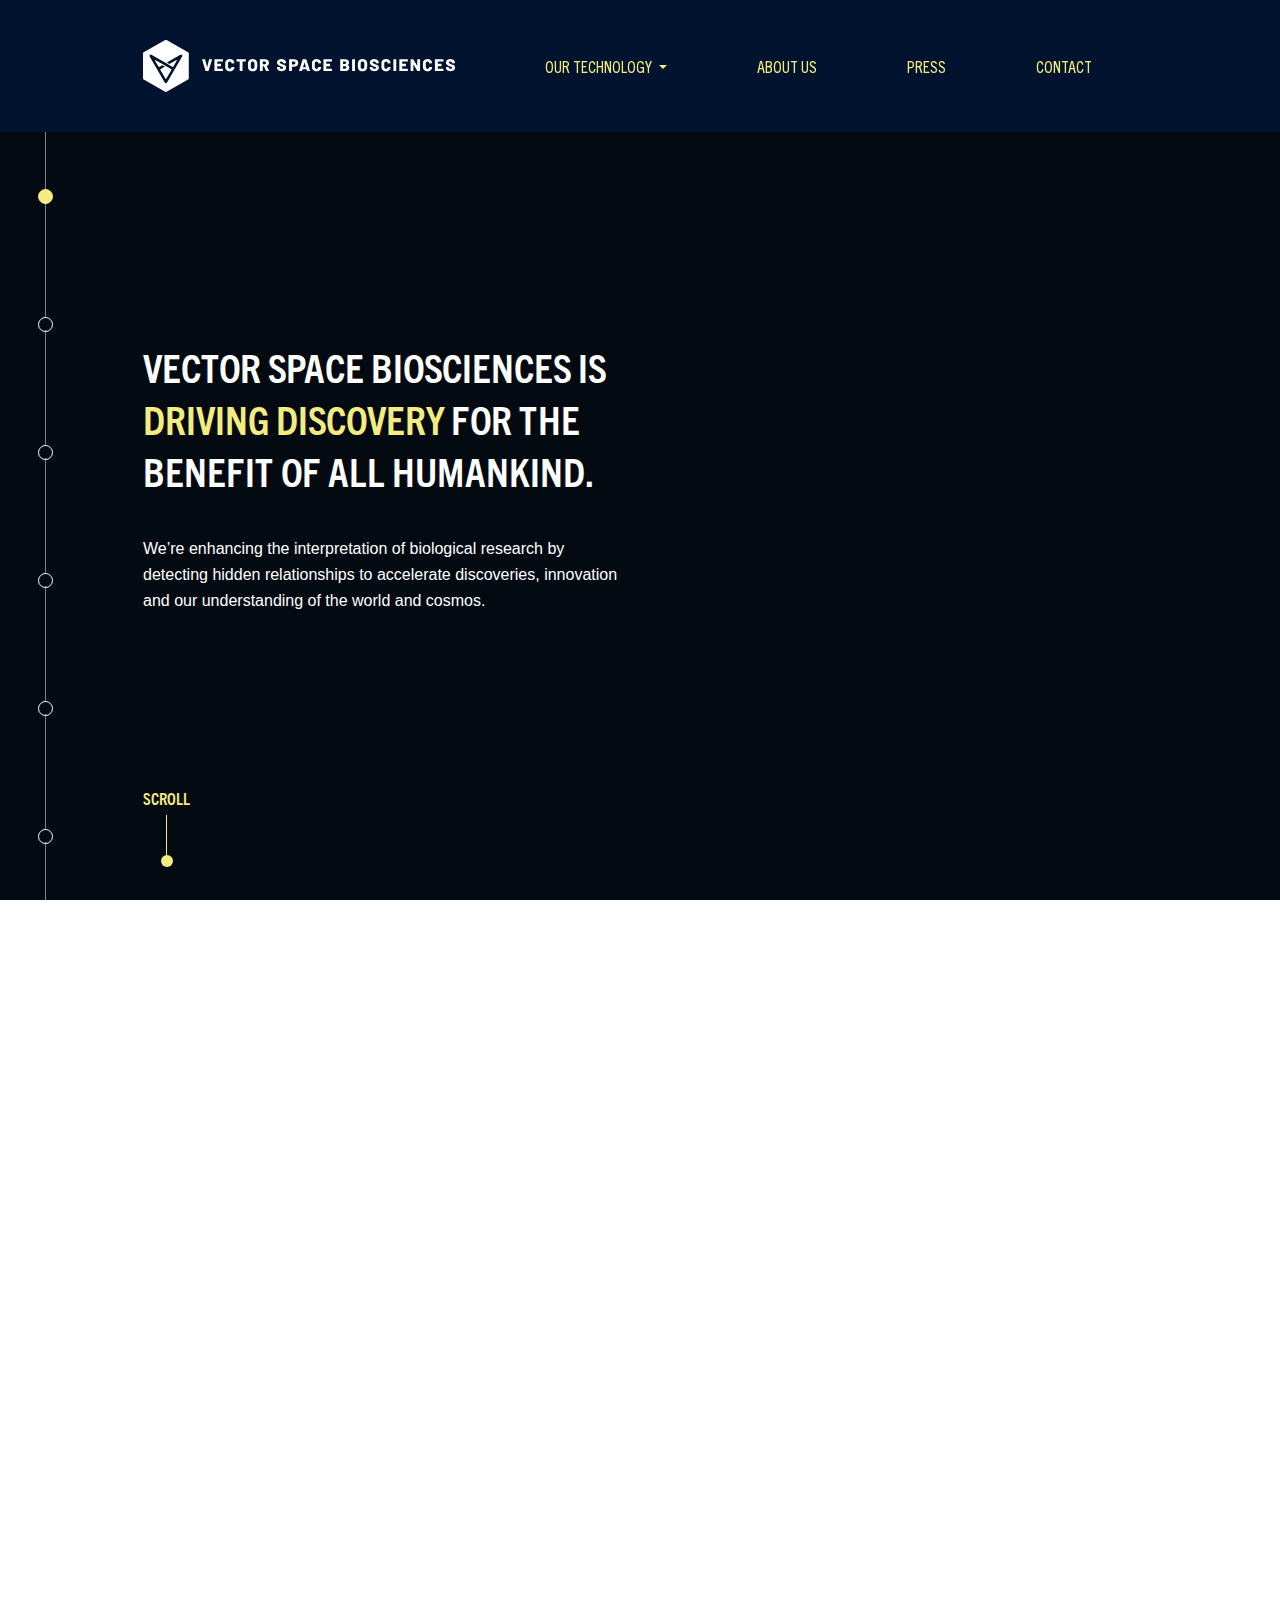
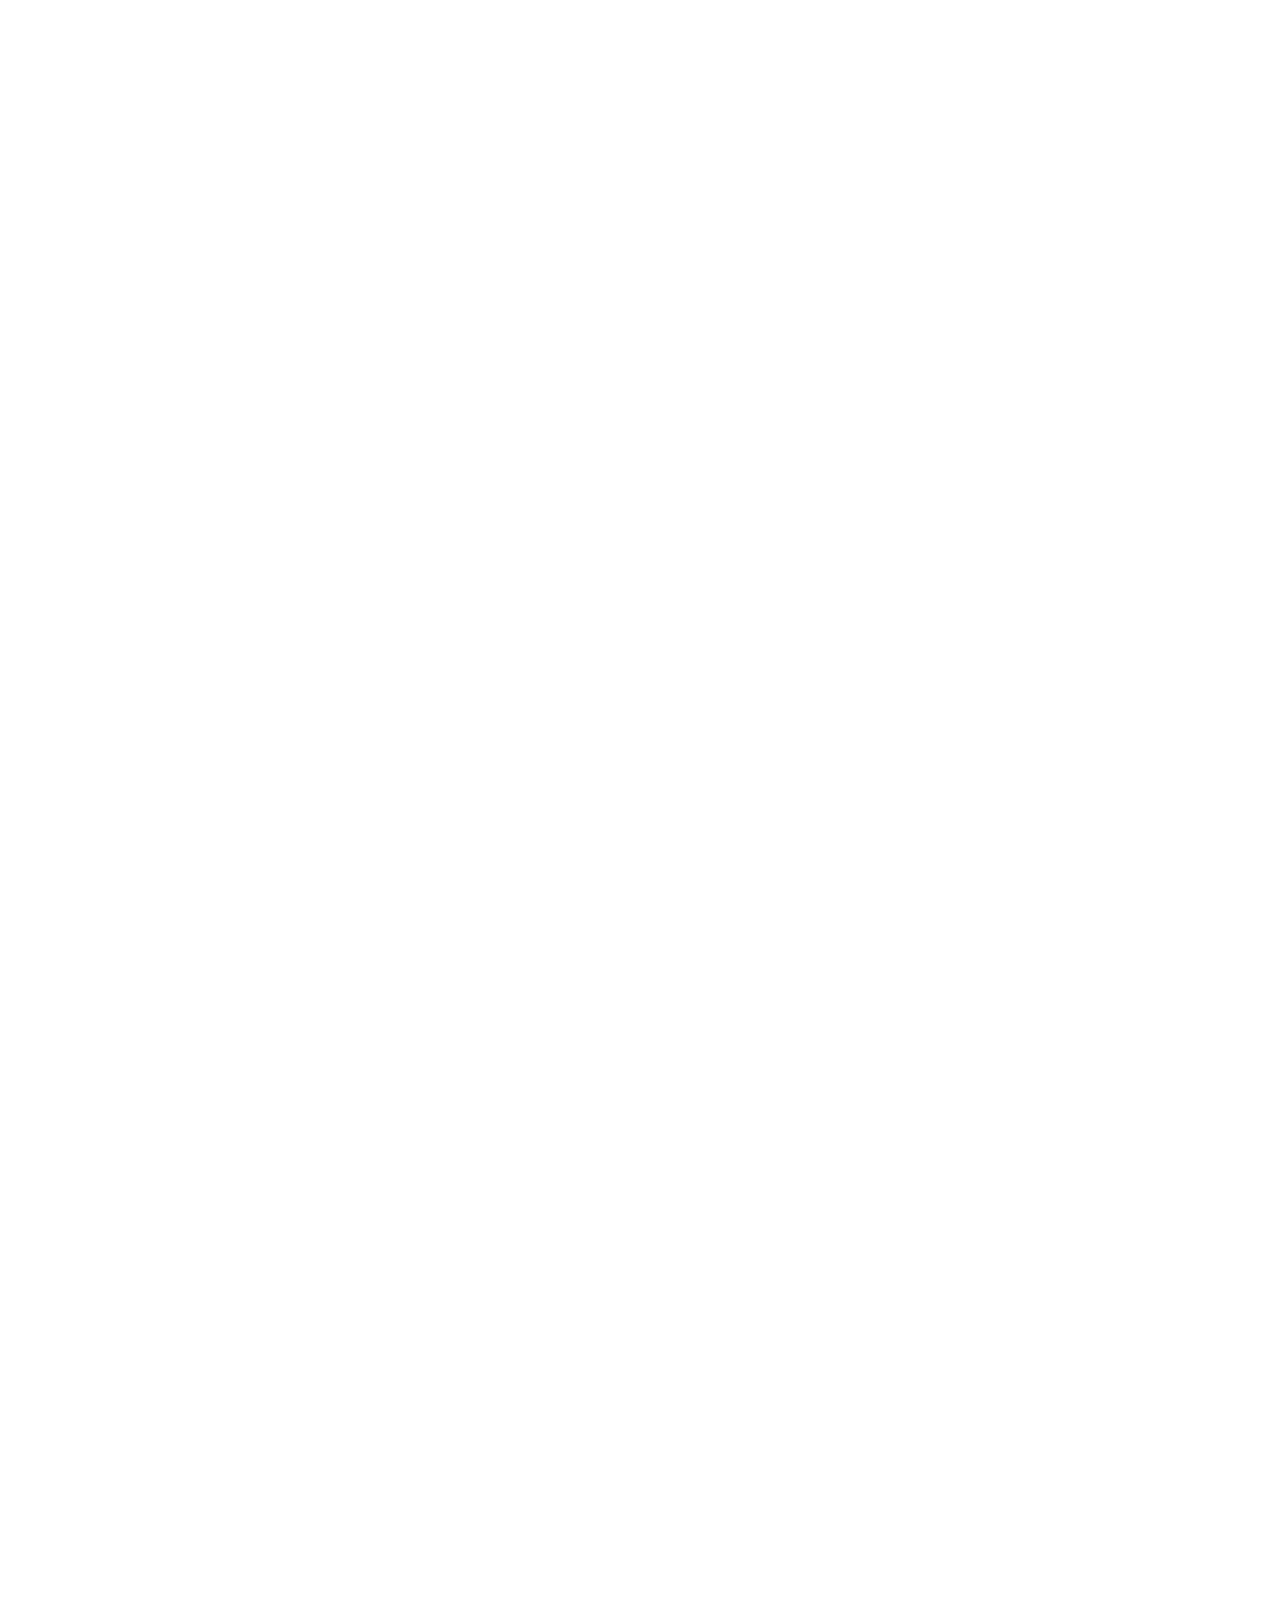
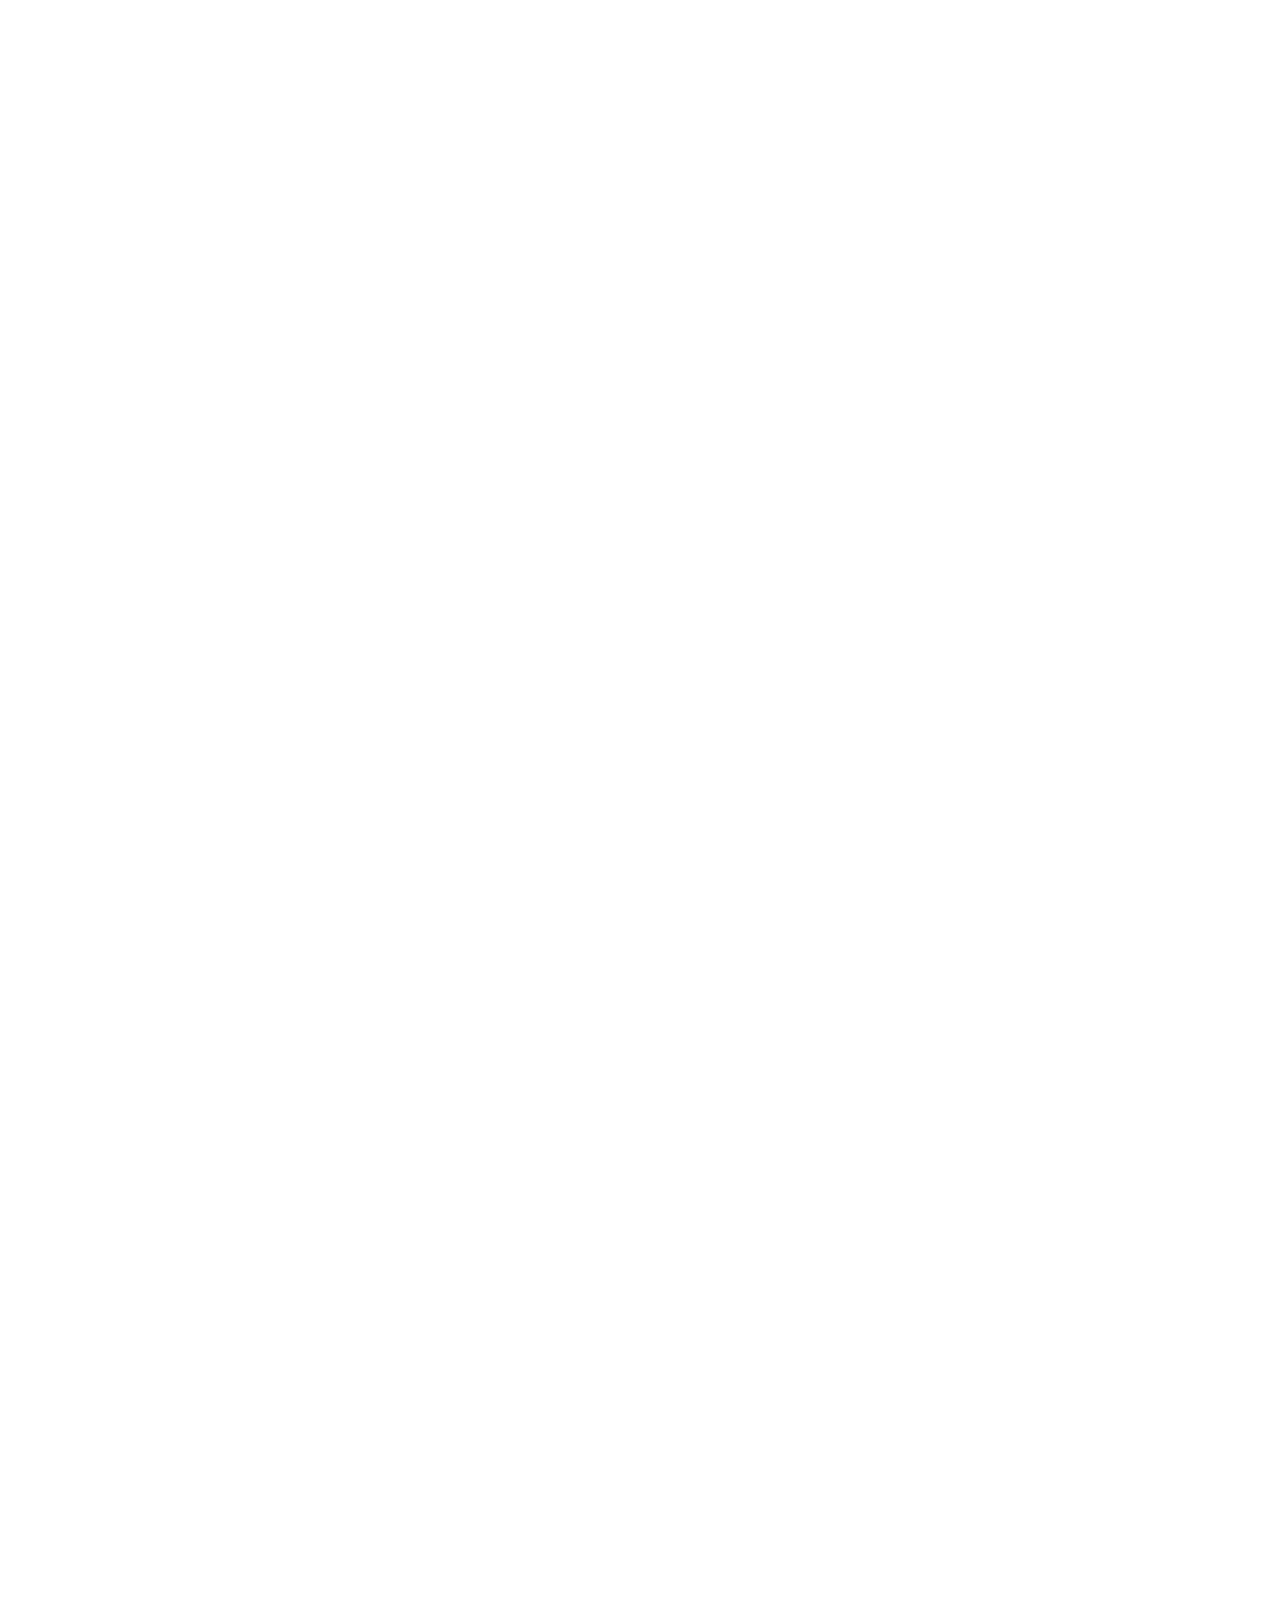
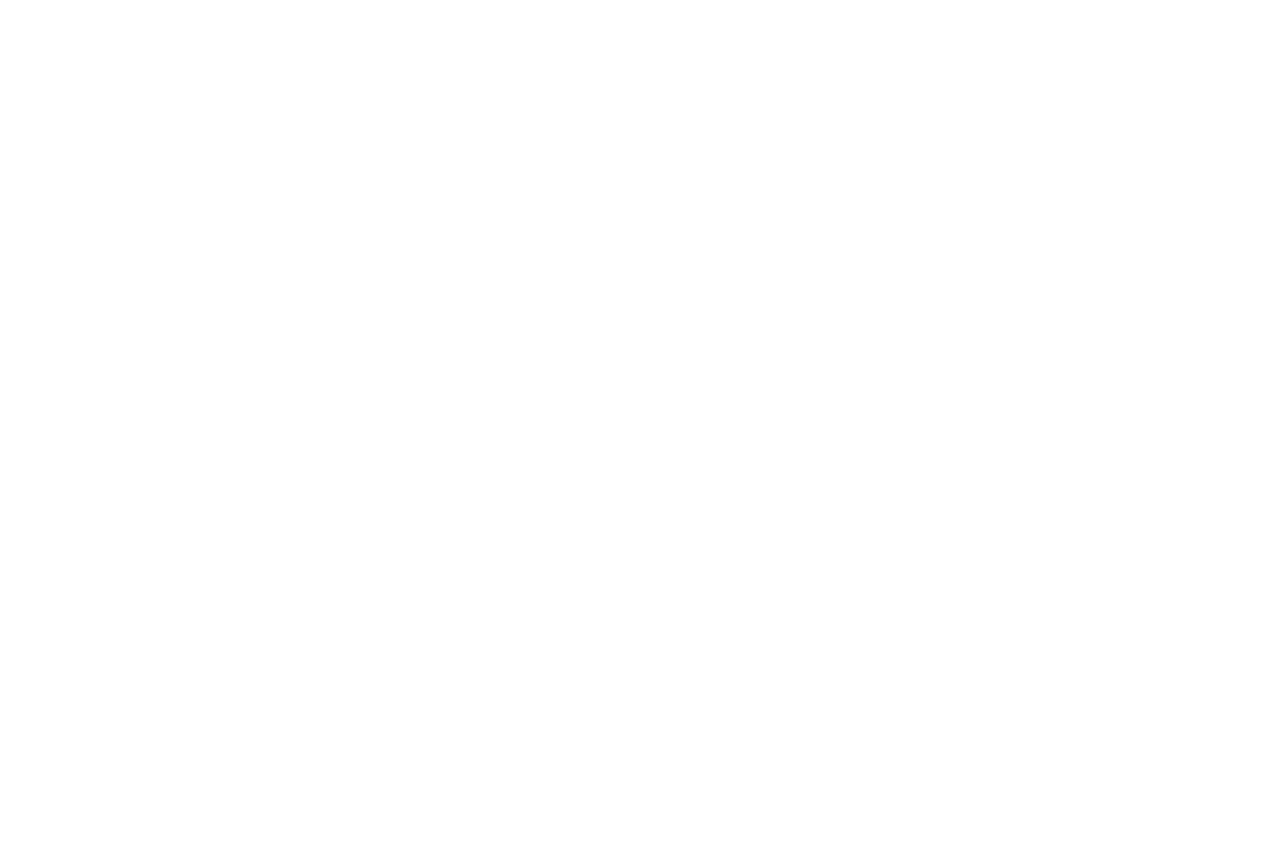
==== Index.html @ f810eb95 "Change the navbar menu design in mobile view" ====
<!DOCTYPE html>
<html lang="en">
  <head>
    <meta charset="UTF-8" />
    <meta http-equiv="X-UA-Compatible" content="IE=edge" />
    <meta name="viewport" content="width=device-width, initial-scale=1.0" />
    <title>Vector space</title>
    <link rel="icon" type="image/x-icon" href="images/favicon.ico" />
    <link rel="stylesheet" href="css/all.css" />
    <link rel="stylesheet" href="css/fonts.css" />
    <link rel="stylesheet" href="css/bootstrap.min.css" />
    <link rel="stylesheet" type="text/css" href="css/slick.css" />
    <link rel="stylesheet" type="text/css" href="css/fullpage.min.css" />
    <link rel="stylesheet" href="css/style.css" />
  </head>

  <body>
    <header>
      <nav class="navbar navbar-expand-md fixed-top">
        <div class="container">
          <a class="navbar-brand d-flex align-items-center" href="index.html">
            <img src="images/logo.svg" alt="Logo" />
          </a>
          <button
            class="sidebar-toggle"
            type="button"
            data-toggle="collapse"
            data-target="#headerMenu"
            aria-controls="headerMenu"
            aria-expanded="false"
            aria-label="Toggle navigation"
          >
            <span></span>
            <span></span>
            <span></span>
          </button>

          <div class="collapse navbar-collapse" id="headerMenu">
            <ul class="navbar-nav ml-auto">
              <li class="nav-item dropdown">
                <a
                  class="nav-link dropdown-toggle"
                  href="preventdefault();"
                  id="navbarDropdown"
                  role="button"
                  data-toggle="dropdown"
                  aria-haspopup="true"
                  aria-expanded="false"
                >
                  Our Technology
                </a>
                <div class="dropdown-menu" aria-labelledby="navbarDropdown">
                  <a class="dropdown-item" href="our-technology.html">Technology</a>
                  <a class="dropdown-item" href="scientific-collaborators.html">Scientific Collaborators</a>
                </div>
              </li>
              <li class="nav-item">
                <a class="nav-link" href="about-us.html">About us</a>
              </li>
              <li class="nav-item">
                <a class="nav-link" href="press.html">Press</a>
              </li>
              <li class="nav-item">
                <a class="nav-link" href="contact.html">Contact</a>
              </li>
            </ul>
          </div>
        </div>
      </nav>
    </header>

    <div class="fp-dots">
      <ul id="menu">
        <li data-menuanchor="content1" class="active yellow-dot">
          <a href="#content1"><span></span></a>
        </li>
        <li data-menuanchor="content2" class="red-dot">
          <a href="#content2"><span></span></a>
        </li>
        <li data-menuanchor="content3" class="blue-dot">
          <a href="#content3"><span></span></a>
        </li>
        <li data-menuanchor="content4" class="yellow-dot">
          <a href="#content4"><span></span></a>
        </li>
        <li data-menuanchor="content5" class="purple-dot">
          <a href="#content5"><span></span></a>
        </li>
        <li data-menuanchor="content6" class="blue-dot">
          <a href="#content6"><span></span></a>
        </li>
      </ul>
    </div>

    <div id="fullpage">
      <div class="section" id="section0">
        <video class="bg-video" loop muted data-autoplay playsinline>
          <source src="video/driving_discovery.mp4" type="video/mp4" />
        </video>
        <div class="container">
          <div class="row">
            <div class="col-md-8 col-lg-6">
              <div class="banner-intro">
                <h1>
                  VECTOR SPACE BIOSCIENCES IS
                  <span class="text-yellow">DRIVING DISCOVERY</span> FOR THE BENEFIT OF ALL HUMANKIND.
                </h1>
                <p>
                  We’re enhancing the interpretation of biological research by detecting hidden relationships to accelerate discoveries, innovation
                  and our understanding of the world and cosmos.
                </p>
              </div>
            </div>
          </div>
        </div>
        <div class="scroll-down">
          <div class="container">
            <div class="row">
              <div class="col-md-7">
                <div class="scroll-wrap" data-menuanchor="content2">
                  <a class="text-yellow" href="#content2">Scroll <span></span></a>
                </div>
              </div>
            </div>
          </div>
        </div>
      </div>
      <div class="section" id="section1">
        <video class="bg-video" loop muted data-autoplay playsinline>
          <source src="video/the_challenge.mp4" type="video/mp4" />
        </video>
        <div class="container">
          <div class="row">
            <div class="col-md-5">
              <div class="banner-intro">
                <h2 class="comman-banner-title">THE <span class="text-orange">CHALLENGE</span></h2>
                <p class="mb-4">
                  Working towards biological, material, and chemical solutions to combat the effects of radiation and micro-gravity during deep and
                  extended space exploration is a requirement for the space industry to meaningfully move beyond lower earth orbit.
                </p>
                <a href="#" class="btn btn-orange">Learn more</a>
              </div>
            </div>
          </div>
        </div>
      </div>
      <div class="section" id="section2">
        <video class="bg-video" loop muted data-autoplay playsinline>
          <source src="video/the_solution.mp4" type="video/mp4" />
        </video>
        <div class="container">
          <div class="row">
            <div class="col-md-5">
              <div class="banner-intro">
                <h2 class="comman-banner-title">THE <span class="text-blue">SOLUTION</span></h2>
                <p class="mb-4">
                  Enhance the interpretation and understanding of relationships within space bioscience research through language modeling, real time
                  visualizations, and a network of leading scientific collaborators to inform and shape work in the field.
                </p>
                <a href="#" class="btn btn-blue">Learn more</a>
              </div>
            </div>
          </div>
        </div>
      </div>
      <div class="section" id="section3">
        <video class="bg-video" loop muted data-autoplay playsinline>
          <source src="video/the_purpose.mp4" type="video/mp4" />
        </video>
        <div class="container">
          <div class="row">
            <div class="col-md-5">
              <div class="banner-intro">
                <h2 class="comman-banner-title">THE <span class="text-yellow">PURPOSE</span></h2>
                <p class="mb-4">
                  Advancements and innovations in space biosciences that unlock access to deeper space exploration will also result in products and
                  services on earth ranging from therapies for diseases such as cancer through personalized medicine for all mankind.
                </p>
                <a href="#" class="btn btn-yellow">Learn more</a>
              </div>
            </div>
          </div>
        </div>
      </div>
      <div class="section" id="section4">
        <video class="bg-video" loop muted data-autoplay playsinline>
          <source src="video/our_technologies.mp4" type="video/mp4" />
        </video>
        <div class="container">
          <div class="row home-technology-section">
            <div class="col-12">
              <div class="banner-intro">
                <h2 class="comman-banner-title">Our <span class="text-purple">TECHNOLOGY</span></h2>
              </div>
              <div class="technology-wrap">
                <div class="row justify-content-between">
                  <div class="col-md-6">
                    <div class="icon-box">
                      <div class="icon">
                        <img src="images/relationship.svg" alt="" />
                      </div>
                      <div class="box-content">
                        <h5>HIDDEN RELATIONSHIPS</h5>
                        <p>
                          Enhanced interpretations of biological research by detecting hidden relationships to accelerate discoveries and innovation.
                        </p>
                      </div>
                    </div>
                  </div>
                  <div class="col-md-6">
                    <div class="icon-box">
                      <div class="icon">
                        <img src="images/context-controlled.svg" alt="" />
                      </div>
                      <div class="box-content">
                        <h5>CONTEXT CONTROLLED</h5>
                        <p>
                          Deep analysis of global trends in peer-reviewed, published, scientific papers, as well as in patents, news, internet data,
                          and research.
                        </p>
                      </div>
                    </div>
                  </div>
                  <div class="col-md-6">
                    <div class="icon-box">
                      <div class="icon">
                        <img src="images/real-time.svg" alt="" />
                      </div>
                      <div class="box-content">
                        <h5>REAL-TIME AT SCALE</h5>
                        <p>Information is processed as it’s published from leading and widespread news and publishing sources.</p>
                      </div>
                    </div>
                  </div>
                  <div class="col-md-6">
                    <div class="icon-box">
                      <div class="icon">
                        <img src="images/proven-publish.svg" alt="" />
                      </div>
                      <div class="box-content">
                        <h5>PROVEN AND PUBLISHED</h5>
                        <p>Algorithms based on variants on patent success within advanced NLP/NLU and ML (Machine Learning) applications.</p>
                      </div>
                    </div>
                  </div>
                </div>
              </div>
            </div>
            <div class="col-12 text-center mt-4">
              <a href="#" class="btn btn-white text-purple">Learn more</a>
            </div>
          </div>
        </div>
      </div>
      <div class="section background_bg" id="section5" data-img-src="images/collaborators-image.jpeg">
        <div class="container">
          <div class="row">
            <div class="col-md-12">
              <div class="banner-intro">
                <h2 class="comman-banner-title">SCIENTIFIC <span class="text-blue">COLLABORATORS</span></h2>
              </div>
            </div>
          </div>
          <div class="row">
            <div class="col-12">
              <div class="scientific-collaborators">
                <div class="row justify-content-center">
                  <div class="col-10">
                    <p>
                      Speeding up the rate of scientific discoveries requires a collaborative effort comprised of multidisciplinary subject matter
                      expert leaders that are pushing science forward. Vector Space Biosciences is proud to collaborate with the following
                      organizations.
                    </p>
                    <div class="row justify-content-between">
                      <div class="col-6">
                        <div class="collaborate-logo">
                          <img src="images/ucl.png" alt="" />
                        </div>
                      </div>
                      <div class="col-6">
                        <div class="collaborate-logo">
                          <img src="images/Imperial-college-london.png" alt="" />
                        </div>
                      </div>
                      <div class="col-6">
                        <div class="collaborate-logo">
                          <img src="images/microsoft.png" alt="" />
                        </div>
                      </div>
                      <div class="col-6">
                        <div class="collaborate-logo">
                          <img src="images/berkley-lab.png" alt="" />
                        </div>
                      </div>
                    </div>
                  </div>
                </div>
              </div>
            </div>
          </div>
          <div class="row">
            <div class="col-12 text-center mt-4 pb-5">
              <a href="#" class="btn btn-white">Learn more</a>
            </div>
          </div>
        </div>
      </div>
      <footer class="section fp-auto-height" id="section6">
        <div class="footer-top">
          <div class="container">
            <div class="row align-items-end">
              <div class="col-md-6">
                <div class="footer-brand">
                  <a href="index.html" title="Vector Space">
                    <img src="images/logo.svg" alt="Vector Space" />
                  </a>
                </div>
                <ul class="footer-menu-list">
                  <li><a href="our-technology.html">Our Technology</a></li>
                  <li><a href="scientific-collaborators.html">Applications</a></li>
                  <li><a href="about-us.html">About us</a></li>
                  <li><a href="press.html">Press</a></li>
                  <li><a href="contact.html">Contact</a></li>
                </ul>
              </div>
              <div class="col-md-6">
                <div class="footer-right">
                  <h6>Stay in <span>Touch</span></h6>
                  <form action="">
                    <div class="footer-form">
                      <input type="text" name="mail" placeholder="Email Address" class="form-control email-input" />
                      <button type="submit" class="btn btn-white">Subscribe</button>
                    </div>
                  </form>
                  <ul class="social-list">
                    <li><a href="javascript:;">M</a></li>
                    <li>
                      <a href="javascript:;"><i class="fab fa-reddit-alien"></i></a>
                    </li>
                    <li>
                      <a href="javascript:;"><i class="fab fa-twitter"></i></a>
                    </li>
                    <li>
                      <a href="javascript:;"><i class="fab fa-discord"></i></a>
                    </li>
                    <li>
                      <a href="javascript:;"><i class="fab fa-telegram-plane"></i></a>
                    </li>
                  </ul>
                </div>
              </div>
            </div>
          </div>
        </div>
        <div class="footer-bottom">
          <div class="container">
            <div class="row align-items-center">
              <div class="col-md-6">
                <div class="footer-privacy mb-3 mb-md-0">
                  <a href="javascript:;">
                    <h6>Privacy Policy</h6>
                  </a>
                  <a href="javascript:;">
                    <h6>TERMS + CONDITIONS</h6>
                  </a>
                </div>
              </div>
              <div class="col-md-6">
                <div class="footer-privacy">
                  <a href="javascript:;">
                    <h6>©2022 VECTOR SPACE BIOSCIENCES. ALL RIGHTS RESERVED WORLDWIDE. SITE BY SKAGGS</h6>
                  </a>
                </div>
              </div>
            </div>
          </div>
        </div>
      </footer>
    </div>

    <script src="js/jquery-3.6.0.min.js"></script>
    <script src="js/bootstrap.min.js"></script>
    <script src="js/popper.min.js"></script>
    <script type="text/javascript" src="js/slick.js"></script>
    <script type="text/javascript" src="js/fullpage.min.js"></script>
    <script src="js/script.js"></script>
  </body>
</html>
---- css/fonts.css ----
@font-face {
    font-family: 'Montserrat-Regular';
    src: url('/fonts/Montserrat-Regular.ttf');
    font-weight: normal;
    font-style: normal;
}

@font-face {
    font-family: 'Trade Gothic Next LT Pro Cn';
    src: url('../fonts/TradeGothicNextLTProCn.ttf');
    font-weight: bold;
    font-style: normal;
}

@font-face {
    font-family: "TradeGothicNextLTProBdCn";
    src: url("../fonts/TradeGothicNextLTProBdCn.eot");
    /* IE9*/
    src: url("../fonts/TradeGothicNextLTProBdCn.eot?#iefix") format("embedded-opentype"),
        /* IE6-IE8 */
        url("../fonts/TradeGothicNextLTProBdCn.woff2") format("woff2"),
        /* chrome、firefox */
        url("../fonts/TradeGothicNextLTProBdCn.woff") format("woff"),
        /* chrome、firefox */
        url("../fonts/TradeGothicNextLTProBdCn.ttf") format("truetype"),
        /* chrome、firefox、opera、Safari, Android, iOS 4.2+*/
        url("../fonts/TradeGothicNextLTProBdCn.svg#Trade Gothic Next LT Pro BdCn") format("svg");
    /* iOS 4.1- */
}
---- css/style.css ----
* {
  margin: 0;
  padding: 0;
  -webkit-box-sizing: border-box;
          box-sizing: border-box;
}

html {
  scroll-behavior: smooth;
}

body {
  margin: 0;
  padding: 0;
  -webkit-box-sizing: border-box;
          box-sizing: border-box;
  font-family: "Montserrat", sans-serif;
}

body.background-blur > *:not(header) {
  -webkit-transition: all 0.2s ease-in-out;
  transition: all 0.2s ease-in-out;
  -webkit-filter: blur(6px);
          filter: blur(6px);
}

h1,
h2,
h3,
h4,
h5,
h6 {
  font-family: "Trade Gothic Next LT Pro Cn";
}

ul {
  padding: 0;
  margin: 0;
}

li {
  list-style-type: none;
}

p {
  line-height: 26px;
}

@media screen and (max-width: 480px) {
  p {
    font-size: 14px;
  }
}

img,
video,
iframe {
  max-width: 100%;
}

.text-yellow {
  color: #f4ec7e !important;
}

.text-orange {
  color: #e57d55 !important;
}

.text-blue {
  color: #729bad !important;
}

.text-purple {
  color: #4b00d9 !important;
}

.btn {
  border-radius: 40px;
  text-transform: uppercase;
  padding: 8px 25px;
  font-family: "Trade Gothic Next LT Pro Cn";
}

.btn-orange {
  background-color: #e57d55;
  color: #050e1a;
}

.btn-orange:hover {
  background-color: #e57d55;
  color: #050e1a;
}

.btn-blue {
  background-color: #729bad;
  color: #050e1a;
}

.btn-blue:hover {
  background-color: #729bad;
  color: #050e1a;
}

.btn-yellow {
  background-color: #f4ec7e;
  color: #050e1a;
}

.btn-yellow:hover {
  background-color: #f4ec7e;
  color: #050e1a;
}

.btn-white {
  background-color: #ffffff;
  color: #050e1a;
}

.btn-white:hover {
  background-color: #ffffff;
  color: #050e1a;
}

.bg-light-blue {
  background-color: #729dad;
}

.bg-dark-blue {
  background-color: #0c2546;
}

.fp-watermark {
  display: none;
}

.bg-gd-blue-dark {
  background: #160e09;
  /* Old browsers */
  /* FF3.6-15 */
  /* Chrome10-25,Safari5.1-6 */
  background: -webkit-gradient(linear, left top, left bottom, from(#160e09), to(#729dad));
  background: linear-gradient(to bottom, #160e09 0%, #729dad 100%);
  /* W3C, IE10+, FF16+, Chrome26+, Opera12+, Safari7+ */
  filter: progid:DXImageTransform.Microsoft.gradient( startColorstr='#160e09', endColorstr='#729dad',GradientType=0 );
  /* IE6-9 */
}

@media screen and (min-width: 991px) {
  .container {
    max-width: 1024px;
  }
}

@media screen and (min-width: 1440px) {
  .container {
    max-width: 1240px;
  }
}

.comman-banner-title {
  color: #fff;
  margin-bottom: 40px;
  line-height: 52px;
  font-size: 60px;
  font-family: "TradeGothicNextLTProBdCn";
  text-transform: uppercase;
}

.comman-banner-title.text-purple-color {
  color: #011945;
}

@media screen and (max-width: 991px) {
  .comman-banner-title {
    font-size: 50px;
    line-height: 42px;
    margin-bottom: 35px;
  }
}

@media screen and (max-width: 767px) {
  .comman-banner-title {
    font-size: 40px;
    line-height: 32px;
    margin-bottom: 30px;
  }
}

@media screen and (max-width: 575px) {
  .comman-banner-title {
    font-size: 30px;
    margin-bottom: 20px;
  }
}

.comman-banner-title.dark-heading h2 {
  color: #011945;
}

.full-screen {
  min-height: 100vh;
}

header .navbar {
  background: rgba(1, 25, 69, 0.6) 0% 0% no-repeat padding-box;
  opacity: 1;
  padding: 35px 0px;
  -webkit-backdrop-filter: blur(6px);
          backdrop-filter: blur(6px);
}

@media screen and (max-width: 767px) {
  header .navbar {
    padding: 15px;
    border-bottom: 0.5px solid #f0f3ef;
    background: rgba(1, 25, 69, 0.8) 0% 0% no-repeat padding-box;
  }
}

header .navbar .navbar-brand img {
  margin-right: 10px;
}

@media screen and (max-width: 991px) {
  header .navbar .navbar-brand img {
    max-width: 250px;
  }
}

@media screen and (max-width: 576px) {
  header .navbar .navbar-brand img {
    max-width: 180px;
  }
}

header .navbar .navbar-brand h6 {
  color: #ffffff;
  font-size: 18px;
  font-weight: 700;
  margin-bottom: 0;
  text-transform: uppercase;
}

@media screen and (max-width: 767px) {
  header .navbar .navbar-collapse {
    position: fixed;
    top: 70px;
    background: rgba(1, 25, 69, 0.9) 0% 0% no-repeat padding-box;
    width: 100%;
    right: 0;
    -webkit-transform: translateX(100%);
            transform: translateX(100%);
    bottom: 0;
    padding: 0 15px;
    height: calc(100vh - 70px) !important;
    -webkit-transition: all 0.2s ease-in-out;
    transition: all 0.2s ease-in-out;
  }
  header .navbar .navbar-collapse.show {
    -webkit-transform: translateX(0%);
            transform: translateX(0%);
  }
}

@media screen and (max-width: 767px) {
  header .navbar .navbar-nav {
    padding-top: 15px;
  }
}

header .navbar .navbar-nav li a.nav-link {
  padding: 10px 45px;
  color: #f4ec7e;
  font: normal normal bold 16px/20px Trade Gothic Next LT Pro Cn;
  color: #f4ec7e;
  text-transform: uppercase;
  opacity: 1;
}

@media screen and (max-width: 1024px) {
  header .navbar .navbar-nav li a.nav-link {
    padding: 10px 22px;
  }
}

@media screen and (max-width: 767px) {
  header .navbar .navbar-nav li a.nav-link {
    padding: 15px 0;
  }
}

header .navbar .navbar-nav li a.active {
  color: #fff;
}

header .navbar .navbar-nav li.dropdown.show .dropdown-toggle::after {
  -webkit-transform: rotate(180deg);
          transform: rotate(180deg);
}

@media screen and (max-width: 768px) {
  header .navbar .navbar-nav li .dropdown-menu {
    background: transparent;
    padding-top: 0;
    margin-top: 0;
    border: 0;
  }
}

header .navbar .navbar-nav li .dropdown-menu .dropdown-item {
  font-size: 18px;
  padding: 6px 20px;
  font-family: Trade Gothic Next LT Pro Cn;
  color: #f4ec7e;
}

header .navbar .navbar-nav li .dropdown-menu .dropdown-item.active {
  background-color: transparent;
  color: #fff;
}

@media screen and (min-width: 768px) {
  header .navbar .navbar-nav li .dropdown-menu .dropdown-item {
    color: #011945;
  }
  header .navbar .navbar-nav li .dropdown-menu .dropdown-item:hover, header .navbar .navbar-nav li .dropdown-menu .dropdown-item.active, header .navbar .navbar-nav li .dropdown-menu .dropdown-item:focus {
    background: rgba(1, 25, 69, 0.6) 0% 0% no-repeat padding-box;
    color: #fff;
  }
  header .navbar .navbar-nav li .dropdown-menu .dropdown-item:focus-visible {
    outline: none;
  }
}

header .navbar .sidebar-toggle {
  background: transparent;
  border: 1px solid #fff;
  padding: 7px;
  width: 40px;
  height: 40px;
  display: none;
}

@media (max-width: 767px) {
  header .navbar .sidebar-toggle {
    display: block;
  }
}

header .navbar .sidebar-toggle span {
  display: block;
  width: 25px;
  height: 2px;
  margin-bottom: 6px;
  position: relative;
  background: #fff;
  border-radius: 3px;
  z-index: 1;
  -webkit-transform-origin: 4px 0px;
          transform-origin: 4px 0px;
  -webkit-transition: background 0.5s cubic-bezier(0.77, 0.2, 0.05, 1), opacity 0.55s ease, -webkit-transform 0.5s cubic-bezier(0.77, 0.2, 0.05, 1);
  transition: background 0.5s cubic-bezier(0.77, 0.2, 0.05, 1), opacity 0.55s ease, -webkit-transform 0.5s cubic-bezier(0.77, 0.2, 0.05, 1);
  transition: transform 0.5s cubic-bezier(0.77, 0.2, 0.05, 1), background 0.5s cubic-bezier(0.77, 0.2, 0.05, 1), opacity 0.55s ease;
  transition: transform 0.5s cubic-bezier(0.77, 0.2, 0.05, 1), background 0.5s cubic-bezier(0.77, 0.2, 0.05, 1), opacity 0.55s ease, -webkit-transform 0.5s cubic-bezier(0.77, 0.2, 0.05, 1);
}

header .navbar .sidebar-toggle span:last-child {
  margin: 0;
}

header .navbar .sidebar-toggle.open span {
  opacity: 1;
  -webkit-transform: rotate(45deg) translate(6px, 0px);
          transform: rotate(45deg) translate(6px, 0px);
  background: #fff;
  width: 21px;
}

header .navbar .sidebar-toggle.open span:last-child {
  -webkit-transform: rotate(-45deg) translate(4px, 1px);
          transform: rotate(-45deg) translate(4px, 1px);
}

header .navbar .sidebar-toggle.open span:nth-child(2) {
  opacity: 0;
  -webkit-transform: rotate(0deg) scale(0.2, 0.2);
          transform: rotate(0deg) scale(0.2, 0.2);
}

footer {
  background: #011945 0% 0% no-repeat padding-box;
  opacity: 1;
  border-top: 0.5px solid #f0f3ef;
  -webkit-backdrop-filter: blur(6px);
          backdrop-filter: blur(6px);
}

footer .footer-top {
  border-bottom: 1px solid #fff;
  padding: 30px 0px;
}

@media screen and (max-width: 576px) {
  footer .footer-top .footer-brand img {
    max-width: 240px;
    margin: 0 auto;
  }
}

footer .footer-top .footer-brand h6 {
  color: #ffffff;
  font-size: 18px;
  font-weight: 700;
  margin-bottom: 0;
  text-transform: uppercase;
}

footer .footer-top .footer-menu-list {
  margin-top: 45px;
  list-style: none;
}

@media screen and (max-width: 767px) {
  footer .footer-top .footer-menu-list {
    margin-top: 30px;
    margin-bottom: 20px;
  }
}

footer .footer-top .footer-menu-list li {
  display: inline-block;
  margin-right: 30px;
}

@media screen and (max-width: 576px) {
  footer .footer-top .footer-menu-list li {
    width: 100%;
    margin-right: 0;
    margin-bottom: 10px;
  }
}

footer .footer-top .footer-menu-list li a {
  font: normal normal bold 16px/20px Trade Gothic Next LT Pro Cn;
  color: #f4ec7e;
  text-transform: uppercase;
  text-decoration: none;
}

footer .footer-top .footer-right h6 {
  font-size: 20px;
  text-transform: uppercase;
  color: #ffffff;
  margin-bottom: 15px;
}

footer .footer-top .footer-right h6 span {
  color: #f4ec7e;
}

footer .footer-top .footer-right .footer-form {
  display: -webkit-box;
  display: -ms-flexbox;
  display: flex;
  -webkit-box-flex: 1;
      -ms-flex: 1;
          flex: 1;
}

@media screen and (max-width: 576px) {
  footer .footer-top .footer-right .footer-form {
    -ms-flex-wrap: wrap;
        flex-wrap: wrap;
  }
}

footer .footer-top .footer-right .footer-form .email-input {
  color: #ffffff;
  border-radius: 0;
  width: 100%;
  padding: 10px 15px;
  background-color: transparent;
  border: 1px solid #ffffff;
  height: auto;
}

footer .footer-top .footer-right .footer-form .email-input:focus {
  outline: none;
  -webkit-box-shadow: none;
          box-shadow: none;
}

footer .footer-top .footer-right .footer-form .email-input::-webkit-input-placeholder {
  color: #ffffff;
}

footer .footer-top .footer-right .footer-form .email-input:-ms-input-placeholder {
  color: #ffffff;
}

footer .footer-top .footer-right .footer-form .email-input::-ms-input-placeholder {
  color: #ffffff;
}

footer .footer-top .footer-right .footer-form .email-input::placeholder {
  color: #ffffff;
}

footer .footer-top .footer-right .footer-form .btn-white {
  margin-left: 25px;
}

@media screen and (max-width: 576px) {
  footer .footer-top .footer-right .footer-form .btn-white {
    width: 100%;
    border-radius: 0;
    margin: 10px 0 0 0;
  }
}

footer .footer-top .footer-right .social-list {
  margin-top: 33px;
}

footer .footer-top .footer-right .social-list li {
  display: inline-block;
}

footer .footer-top .footer-right .social-list li a {
  background: #f4ec7e 0% 0% no-repeat padding-box;
  border-radius: 4px;
  text-decoration: none;
  margin-right: 22px;
  text-align: center;
  font: normal normal bold 18px Scotch Text;
  color: #14375e;
  width: 30px;
  display: block;
  height: 30px;
  line-height: 33px;
}

@media screen and (max-width: 576px) {
  footer .footer-top .footer-right .social-list li a {
    margin-right: 15px;
  }
}

footer .footer-bottom {
  padding: 20px 0px;
}

@media (max-width: 1200px) {
  footer .footer-bottom {
    padding: 20px 0px;
  }
}

@media (max-width: 576px) {
  footer .footer-bottom {
    padding: 20px 0px;
  }
}

footer .footer-bottom .footer-privacy {
  display: -webkit-box;
  display: -ms-flexbox;
  display: flex;
  -ms-flex-wrap: wrap;
      flex-wrap: wrap;
  -webkit-box-align: center;
      -ms-flex-align: center;
          align-items: center;
}

footer .footer-bottom .footer-privacy a h6 {
  font: normal normal normal 13px/17px Trade Gothic Next LT Pro Cn;
  color: #f4ec7e;
  text-transform: uppercase;
  margin-right: 17px;
  margin-bottom: 0;
}

@media screen and (max-width: 576px) {
  footer .footer-bottom .footer-privacy a h6 {
    line-height: 20px;
    letter-spacing: 0.5px;
  }
}

.section {
  padding: 230px 0 80px;
  position: relative;
}

@media screen and (max-width: 992px) {
  .section {
    padding: 200px 0 70px;
  }
}

@media screen and (max-width: 767px) {
  .section {
    padding: 150px 0 60px;
  }
}

@media screen and (max-width: 575px) {
  .section {
    padding: 100px 0 50px;
  }
}

.section.large-py {
  padding: 200px 0;
}

@media screen and (max-width: 992px) {
  .section.large-py {
    padding: 150px 0;
  }
}

@media screen and (max-width: 767px) {
  .section.large-py {
    padding: 100px 0;
  }
}

@media screen and (max-width: 575px) {
  .section.large-py {
    padding: 50px 0;
  }
}

.section.small-py {
  padding: 70px 0;
}

@media screen and (max-width: 992px) {
  .section.small-py {
    padding: 50px 0;
  }
}

@media screen and (max-width: 575px) {
  .section.small-py {
    padding: 30px 0;
  }
}

footer.section {
  padding: 0 !important;
}

@media screen and (min-width: 768px) {
  .fullpage-wrapper .fp-section {
    display: -webkit-box;
    display: -ms-flexbox;
    display: flex;
    -webkit-box-orient: vertical;
    -webkit-box-direction: normal;
        -ms-flex-direction: column;
            flex-direction: column;
    -webkit-box-pack: center;
        -ms-flex-pack: center;
            justify-content: center;
    padding: 150px 0 80px;
  }
}

.bg-video {
  position: absolute;
  right: 0;
  bottom: 0;
  top: 0;
  width: 100%;
  height: 100%;
  background-size: 100% 100%;
  background-color: black;
  background-position: center center;
  background-size: contain;
  -o-object-fit: cover;
     object-fit: cover;
  /*cover video background */
  z-index: -1;
}

.fp-dots {
  position: fixed;
  z-index: 100;
  top: 132px;
  left: 3%;
  -webkit-transform: none;
  transform: none;
  bottom: 0;
}

@media screen and (max-width: 767px) {
  .fp-dots {
    top: auto;
    bottom: 3%;
  }
}

.fp-dots ul {
  height: 100%;
  position: relative;
}

@media screen and (min-width: 768px) {
  .fp-dots ul {
    display: -webkit-box;
    display: -ms-flexbox;
    display: flex;
    -webkit-box-orient: vertical;
    -webkit-box-direction: normal;
        -ms-flex-direction: column;
            flex-direction: column;
  }
}

.fp-dots ul li {
  margin-top: 15px;
  position: relative;
}

@media screen and (min-width: 768px) {
  .fp-dots ul li {
    height: 100%;
    margin: 0;
  }
}

@media screen and (min-width: 768px) {
  .fp-dots ul li::before, .fp-dots ul li::after {
    content: "";
    position: absolute;
    left: 7px;
    height: calc(50% - 6px);
    width: 1px;
    background-color: rgba(255, 255, 255, 0.5);
  }
}

.fp-dots ul li::before {
  top: 0;
}

.fp-dots ul li::after {
  bottom: 0;
}

.fp-dots ul li a {
  display: -webkit-box;
  display: -ms-flexbox;
  display: flex;
  -webkit-box-align: center;
      -ms-flex-align: center;
          align-items: center;
  height: 100%;
  position: relative;
}

.fp-dots ul li a span {
  border-radius: 100%;
  width: 15px;
  height: 15px;
  background-color: transparent;
  border: 1px solid #fff;
  margin: 0;
}

.fp-dots ul li.yellow-dot.active span {
  border-color: #f4ec7e;
  background-color: #f4ec7e;
}

.fp-dots ul li.red-dot.active span {
  border-color: #e57d54;
  background-color: #e57d54;
}

.fp-dots ul li.blue-dot.active span {
  border-color: #729bad;
  background-color: #729dad;
}

.fp-dots ul li.purple-dot.active span {
  border-color: #4b00d9;
  background-color: #4b00d9;
}

.banner-intro h1 {
  color: #fff;
  margin-bottom: 40px;
  line-height: 52px;
  font-family: "TradeGothicNextLTProBdCn";
  text-transform: uppercase;
}

@media screen and (max-width: 576px) {
  .banner-intro h1 {
    font-size: 25px;
    margin-bottom: 20px;
    line-height: 42px;
  }
}

.banner-intro h3 {
  font-size: 40px;
  color: #fff;
}

@media screen and (max-width: 991px) {
  .banner-intro h3 {
    font-size: 30px;
  }
}

@media screen and (max-width: 767px) {
  .banner-intro h3 {
    font-size: 24px;
  }
}

@media screen and (max-width: 480px) {
  .banner-intro h3 {
    font-size: 20px;
  }
}

.banner-intro.dark-heading h2 {
  color: #011945;
}

.banner-intro.dark-heading h3 {
  color: #011945;
}

.banner-intro p {
  color: #fff;
}

#fullpage {
  background-color: #14375e;
}

#fullpage .section {
  background-position: bottom !important;
}

@media screen and (max-width: 768px) {
  #fullpage .section {
    display: block;
  }
}

#fullpage .section video {
  opacity: 0.8;
}

.scroll-down {
  position: absolute;
  bottom: 10%;
  left: 0;
  right: 0;
  text-transform: uppercase;
  font-family: "TradeGothicNextLTProBdCn";
}

@media screen and (max-width: 767px) {
  .scroll-down {
    left: auto;
  }
}

.scroll-down .scroll-wrap {
  display: inline-block;
  position: relative;
}

.scroll-down .scroll-wrap span {
  height: 40px;
  width: 1px;
  background-color: #fff;
  display: inline-block;
  position: absolute;
  left: 0;
  right: 0;
  margin: 5px auto 0;
  top: 100%;
}

.scroll-down .scroll-wrap span:before {
  content: "";
  width: 12px;
  height: 12px;
  border-radius: 100%;
  position: absolute;
  top: 100%;
  left: -5px;
  right: 0;
}

.scroll-down .scroll-wrap a.text-yellow span {
  background-color: #f4ec7e;
}

.scroll-down .scroll-wrap a.text-yellow span:before {
  background-color: #f4ec7e;
}

.scroll-down .scroll-wrap.text-orange span {
  background-color: #e57d55;
}

.scroll-down .scroll-wrap.text-orange span:before {
  background-color: #e57d55;
}

.scroll-down .scroll-wrap.text-orange.text-blue span {
  background-color: #729bad;
}

.scroll-down .scroll-wrap.text-orange.text-blue span:before {
  background-color: #729bad;
}

.home-technology-section {
  max-width: 1024px;
}

.technology-wrap {
  background-color: rgba(75, 0, 217, 0.45);
  padding: 60px;
  position: relative;
  -webkit-backdrop-filter: blur(15px);
          backdrop-filter: blur(15px);
}

.icon-box {
  margin-top: 50px;
  max-width: 400px;
}

.icon-box .icon {
  float: left;
  width: 90px;
  text-align: center;
  margin-right: 20px;
}

.icon-box .box-content {
  overflow: hidden;
}

.icon-box .box-content h5 {
  color: #fff;
  text-transform: uppercase;
  margin-bottom: 20px;
  font-size: 28px;
}

.icon-box .box-content p {
  color: #fff;
  margin-bottom: 0;
}

[class*="col-md"]:nth-child(-n + 2) .icon-box {
  margin-top: 0;
}

[class*="col-md"]:nth-child(2n) .icon-box {
  margin-left: auto;
}

.scientific-collaborators {
  background-color: #729bad;
  padding: 40px;
}

@media screen and (max-width: 767px) {
  .scientific-collaborators {
    padding: 25px;
  }
}

@media screen and (max-width: 576px) {
  .scientific-collaborators {
    padding: 15px;
  }
}

.scientific-collaborators p {
  color: #fff;
  margin: 0;
}

.collaborate-logo {
  margin-top: 50px;
}

@media screen and (max-width: 576px) {
  .collaborate-logo {
    margin-top: 20px;
  }
}

.collaborate-section {
  min-height: 1400px;
}

@media screen and (max-width: 1199px) {
  .collaborate-section {
    min-height: 1000px;
  }
}

@media screen and (max-width: 991px) {
  .collaborate-section {
    min-height: 800px;
  }
}

@media screen and (max-width: 767px) {
  .collaborate-section {
    min-height: auto;
  }
}

.overlap-text {
  position: relative;
  padding: 30px 30px 30px 0;
  z-index: 1;
}

@media screen and (max-width: 767px) {
  .overlap-text {
    padding: 20px 20px 20px 0;
  }
}

.overlap-text::before {
  content: "";
  left: -100%;
  right: 0;
  top: 0;
  bottom: 0;
  position: absolute;
  background-color: rgba(114, 157, 173, 0.6);
  z-index: -1;
  backdrop-filter: blur(4px);
  -webkit-backdrop-filter: blur(4px);
}

.overlap-text.overlap-bg-purple::before {
  background-color: rgba(75, 0, 217, 0.6);
}

.overlap-text.overlap-bg-blue::before {
  background-color: rgba(1, 25, 69, 0.69);
}

.overlap-text p {
  font-size: 18px;
  margin-bottom: 0;
}

@media screen and (max-width: 767px) {
  .overlap-text p {
    font-size: 16px;
  }
}

@media screen and (max-width: 480px) {
  .overlap-text p {
    font-size: 14px;
  }
}

.collaborators-logo {
  display: -webkit-box;
  display: -ms-flexbox;
  display: flex;
  -ms-flex-wrap: wrap;
      flex-wrap: wrap;
  -webkit-box-align: center;
      -ms-flex-align: center;
          align-items: center;
  -webkit-box-pack: justify;
      -ms-flex-pack: justify;
          justify-content: space-between;
  margin: 0 -15px;
}

.collaborators-logo li {
  padding: 15px;
}

@media screen and (max-width: 991px) {
  .collaborators-logo li {
    width: 33.33%;
  }
}

.collaborators-logo li img {
  max-width: 100%;
  margin: 0 auto;
  display: table;
}

.application-tab {
  overflow-x: auto;
  overflow-y: hidden;
  padding-bottom: 15px;
  margin-bottom: -14px;
}

@media screen and (max-width: 767px) {
  .custom-tab {
    -ms-flex-wrap: nowrap;
        flex-wrap: nowrap;
    white-space: nowrap;
    min-width: 650px;
  }
}

.custom-tab.nav-tabs {
  border: 0;
}

.custom-tab.nav-tabs li button {
  background-color: transparent;
  border-bottom: 4px solid transparent;
  border-top: 0;
  border-right: 0;
  border-left: 0;
  border-radius: 0;
  text-transform: uppercase;
  cursor: pointer;
  font-family: "TradeGothicNextLTProBdCn";
  font-size: 20px;
  padding-left: 0;
  padding-right: 0;
}

@media screen and (max-width: 767px) {
  .custom-tab.nav-tabs li button {
    font-size: 18px;
  }
}

@media screen and (max-width: 576px) {
  .custom-tab.nav-tabs li button {
    font-size: 16px;
  }
}

.custom-tab.nav-tabs li button:hover, .custom-tab.nav-tabs li button.active {
  border-color: #4b00d9;
  color: #4b00d9;
}

.custom-tab.nav-tabs li button:focus {
  outline: none;
}

#applicationtabContent {
  position: relative;
  z-index: 9;
}

#applicationtabContent .application-tab-content {
  position: relative;
  padding: 50px 30px;
  min-height: 400px;
  z-index: 1;
}

#applicationtabContent .application-tab-content::before {
  content: "";
  left: 0;
  right: 0;
  top: 0;
  bottom: 0;
  position: absolute;
  background-color: rgba(75, 0, 217, 0.5);
  z-index: -1;
  backdrop-filter: blur(15px);
  -webkit-backdrop-filter: blur(15px);
}

#applicationtabContent .application-tab-content p {
  color: #fff;
}

.contact-section {
  min-height: 1154px;
}

@media screen and (max-width: 767px) {
  .contact-section {
    min-height: auto;
  }
}

.contact-section .contact-form .contact-info-title {
  font-size: 60px;
  color: #fff;
  margin-bottom: 40px;
}

.contact-section .contact-form form .form-group {
  margin-bottom: 35px;
}

.contact-section .contact-form form .form-group label {
  font-family: "Trade Gothic Next LT Pro Cn";
  font-weight: bold;
  text-transform: uppercase;
  font-size: 16px;
  color: #fff;
}

.contact-section .contact-form form .form-group input,
.contact-section .contact-form form .form-group textarea {
  padding: 16px;
  border-radius: 0;
  background-color: #fafafa;
  border-color: #ffffff;
  border-width: 1.25px;
  font-size: 16px;
  font-weight: 500;
  color: #011945;
  resize: none;
  height: auto;
}

.contact-section .contact-form form .form-group input::-webkit-input-placeholder,
.contact-section .contact-form form .form-group textarea::-webkit-input-placeholder {
  color: #011945;
}

.contact-section .contact-form form .form-group input:-ms-input-placeholder,
.contact-section .contact-form form .form-group textarea:-ms-input-placeholder {
  color: #011945;
}

.contact-section .contact-form form .form-group input::-ms-input-placeholder,
.contact-section .contact-form form .form-group textarea::-ms-input-placeholder {
  color: #011945;
}

.contact-section .contact-form form .form-group input::placeholder,
.contact-section .contact-form form .form-group textarea::placeholder {
  color: #011945;
}

.contact-section .contact-form form .form-group select {
  padding: 16px;
  border-radius: 0;
  height: auto !important;
  background-color: #fafafa;
  border-color: #ffffff;
  border-width: 1.25px;
  font-size: 16px;
  font-weight: 500;
  color: #011945;
  -webkit-appearance: none;
     -moz-appearance: none;
          appearance: none;
  background-image: url(../images/dropdown-arrow.svg);
  background-repeat: no-repeat;
  background-position: 96% 55%;
}

.press-section .container {
  max-width: 1024px;
}

.press-section .press-highlight-wrap {
  padding-top: 37px;
}

.press-section .press-highlight-wrap .press-highlight-list {
  padding-bottom: 18px;
  margin-bottom: 52px;
  border-bottom: 0.75px solid #011945;
}

.press-section .press-highlight-wrap .press-highlight-list:last-child {
  border-bottom-color: transparent;
}

.press-section .press-highlight-wrap .press-highlight-list .heighlight-year {
  font-size: 28px;
  margin-bottom: 25px;
  color: #729dad;
}

.press-section .press-highlight-wrap .press-highlight-list li {
  margin-bottom: 30px;
}

.press-section .press-highlight-wrap .press-highlight-list li .heighlight-content {
  font-size: 20px;
  margin-bottom: 8px;
  color: #011945;
  font-family: "TradeGothicNextLTProBdCn";
}

.press-section .press-highlight-wrap .press-highlight-list li .heighlight-time {
  font-size: 14px;
  margin-bottom: 0;
  color: #011945;
  font-weight: 500;
}

.technology-features h5 {
  text-transform: uppercase;
  color: #011945;
  font-family: "TradeGothicNextLTProBdCn";
  margin-bottom: 10px;
}

.technology-features p {
  color: #011945;
}

.technology-features p:not(:last-child) {
  margin-bottom: 35px;
}

.cta-section {
  background-color: rgba(1, 25, 69, 0.8);
}

.cta-section h3 {
  text-transform: uppercase;
  color: #fff;
  margin-bottom: 20px;
}

.cta-section p {
  color: #fff;
  margin-bottom: 0;
}

@media screen and (min-width: 768px) {
  .contact-info {
    padding-left: 50px;
    border-left: 1px solid #fff;
    margin-left: 20px;
  }
}

@media screen and (max-width: 767px) {
  .contact-info {
    padding-top: 30px;
    border-top: 1px solid #fff;
    margin-top: 30px;
  }
}

.contact-info h5 {
  color: #fff;
  text-transform: uppercase;
  margin-bottom: 25px;
}

.mission-text {
  padding-top: 70px;
  margin-top: 70px;
}

@media screen and (max-width: 991px) {
  .mission-text {
    padding-top: 50px;
    margin-top: 50px;
  }
}

@media screen and (max-width: 767px) {
  .mission-text {
    padding-top: 30px;
    margin-top: 30px;
  }
}

@media screen and (max-width: 575px) {
  .mission-text {
    padding-top: 10px;
    margin-top: 10px;
  }
}

.mission-text.mission-border-shape {
  position: relative;
}

@media screen and (max-width: 767px) {
  .mission-text.mission-border-shape {
    padding-top: 50px;
    margin-top: 30px;
  }
}

@media screen and (max-width: 575px) {
  .mission-text.mission-border-shape {
    padding-top: 30px;
  }
}

.mission-text.mission-border-shape:before {
  content: "";
  position: absolute;
  left: 0;
  right: 0;
  margin: 0 auto;
  bottom: 100%;
  height: 80px;
  width: 1px;
  background-color: #fff;
}

@media screen and (max-width: 991px) {
  .mission-text.mission-border-shape:before {
    height: 50px;
  }
}

.mission-text.mission-border-shape:after {
  content: "";
  position: absolute;
  left: 0;
  right: 0;
  margin: 0 auto -15px;
  bottom: 100%;
  height: 15px;
  border-radius: 100%;
  width: 15px;
  border: 1px solid #fff;
}

@media screen and (max-width: 991px) {
  .mission-text.mission-border-shape:after {
    height: 11px;
    width: 11px;
    margin: 0 auto -11px;
  }
}

.mission-text p {
  color: #fff;
}

.mission-text p:last-child {
  margin-bottom: 0;
}

.process-step-wrap {
  position: relative;
  margin-top: 30px;
}

.process-step-wrap::before {
  content: "";
  position: absolute;
  left: -100%;
  right: -100%;
  top: 7px;
  height: 1px;
  background-color: #ffffff;
}

.process-step-wrap .process-tab {
  overflow-x: auto;
  overflow-y: hidden;
}

.process-step-wrap .process-tab .nav-tabs {
  min-width: 500px;
  border: 0;
}

.process-step-wrap .process-tab .nav-tabs li.nav-item {
  margin: 0;
}

.process-step-wrap .process-tab .nav-tabs li.nav-item a.nav-link {
  position: relative;
  color: #ffffff;
  padding: 0;
  border: 0;
  font-family: "TradeGothicNextLTProBdCn";
}

.process-step-wrap .process-tab .nav-tabs li.nav-item a.nav-link.active {
  background-color: transparent;
  position: relative;
  color: #ffffff;
  padding: 0;
}

.process-step-wrap .process-tab .nav-tabs li.nav-item a::before {
  content: "";
  right: 0;
  margin: 0 auto 20px;
  border-radius: 100%;
  height: 15px;
  width: 15px;
  border: 1px solid #fff;
  display: block;
  background-color: #130f0f;
}

.process-step-wrap .process-tab .nav-tabs li.nav-item a.active:before {
  background-color: #f4ec7e;
  border-color: #f4ec7e;
}

.process-step-content {
  background-color: rgba(114, 157, 173, 0.76);
  padding: 45px 80px;
  margin-top: 60px;
}

@media screen and (max-width: 991px) {
  .process-step-content {
    padding: 35px 60px;
  }
}

@media screen and (max-width: 767px) {
  .process-step-content {
    padding: 25px 40px;
  }
}

@media screen and (max-width: 575px) {
  .process-step-content {
    padding: 15px 20px;
  }
}

.process-step-content h2 {
  color: #fff;
  margin-bottom: 20px;
}

.process-step-content p {
  color: #fff;
}
/*# sourceMappingURL=style.css.map */
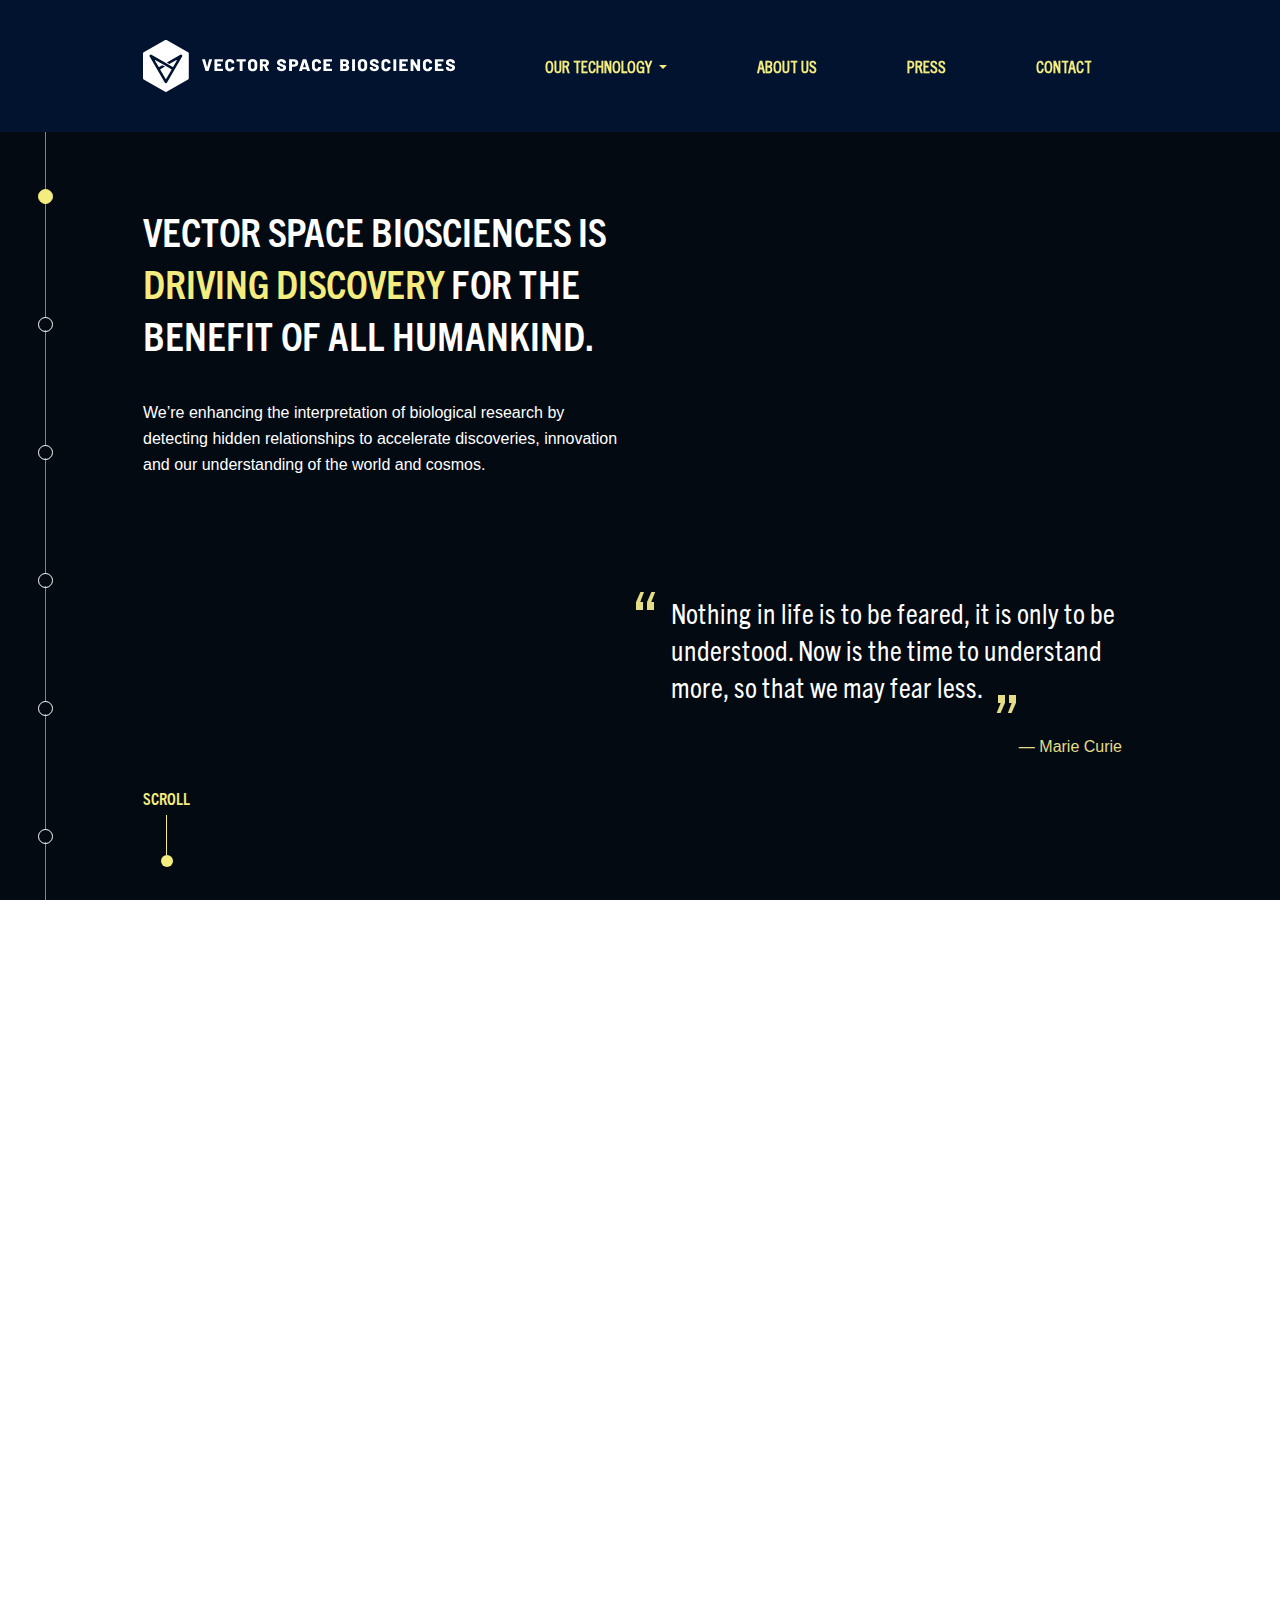
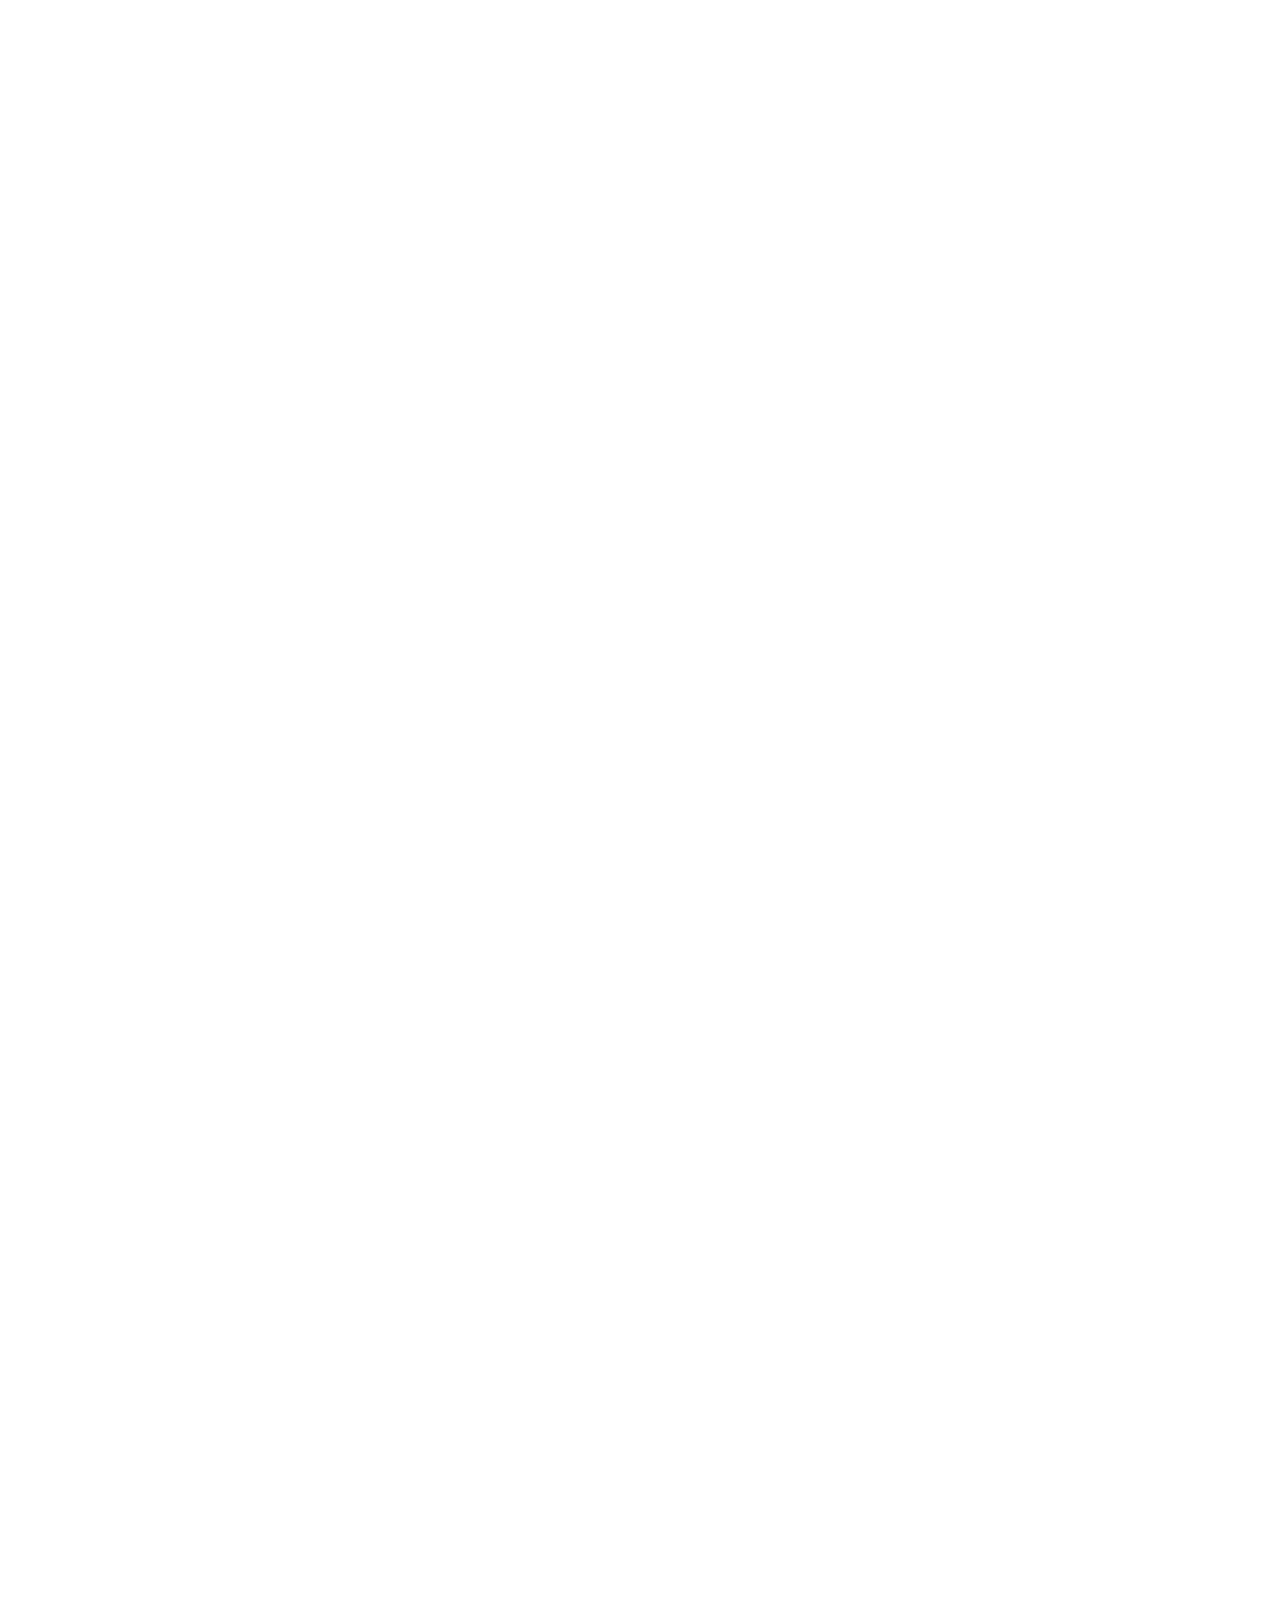
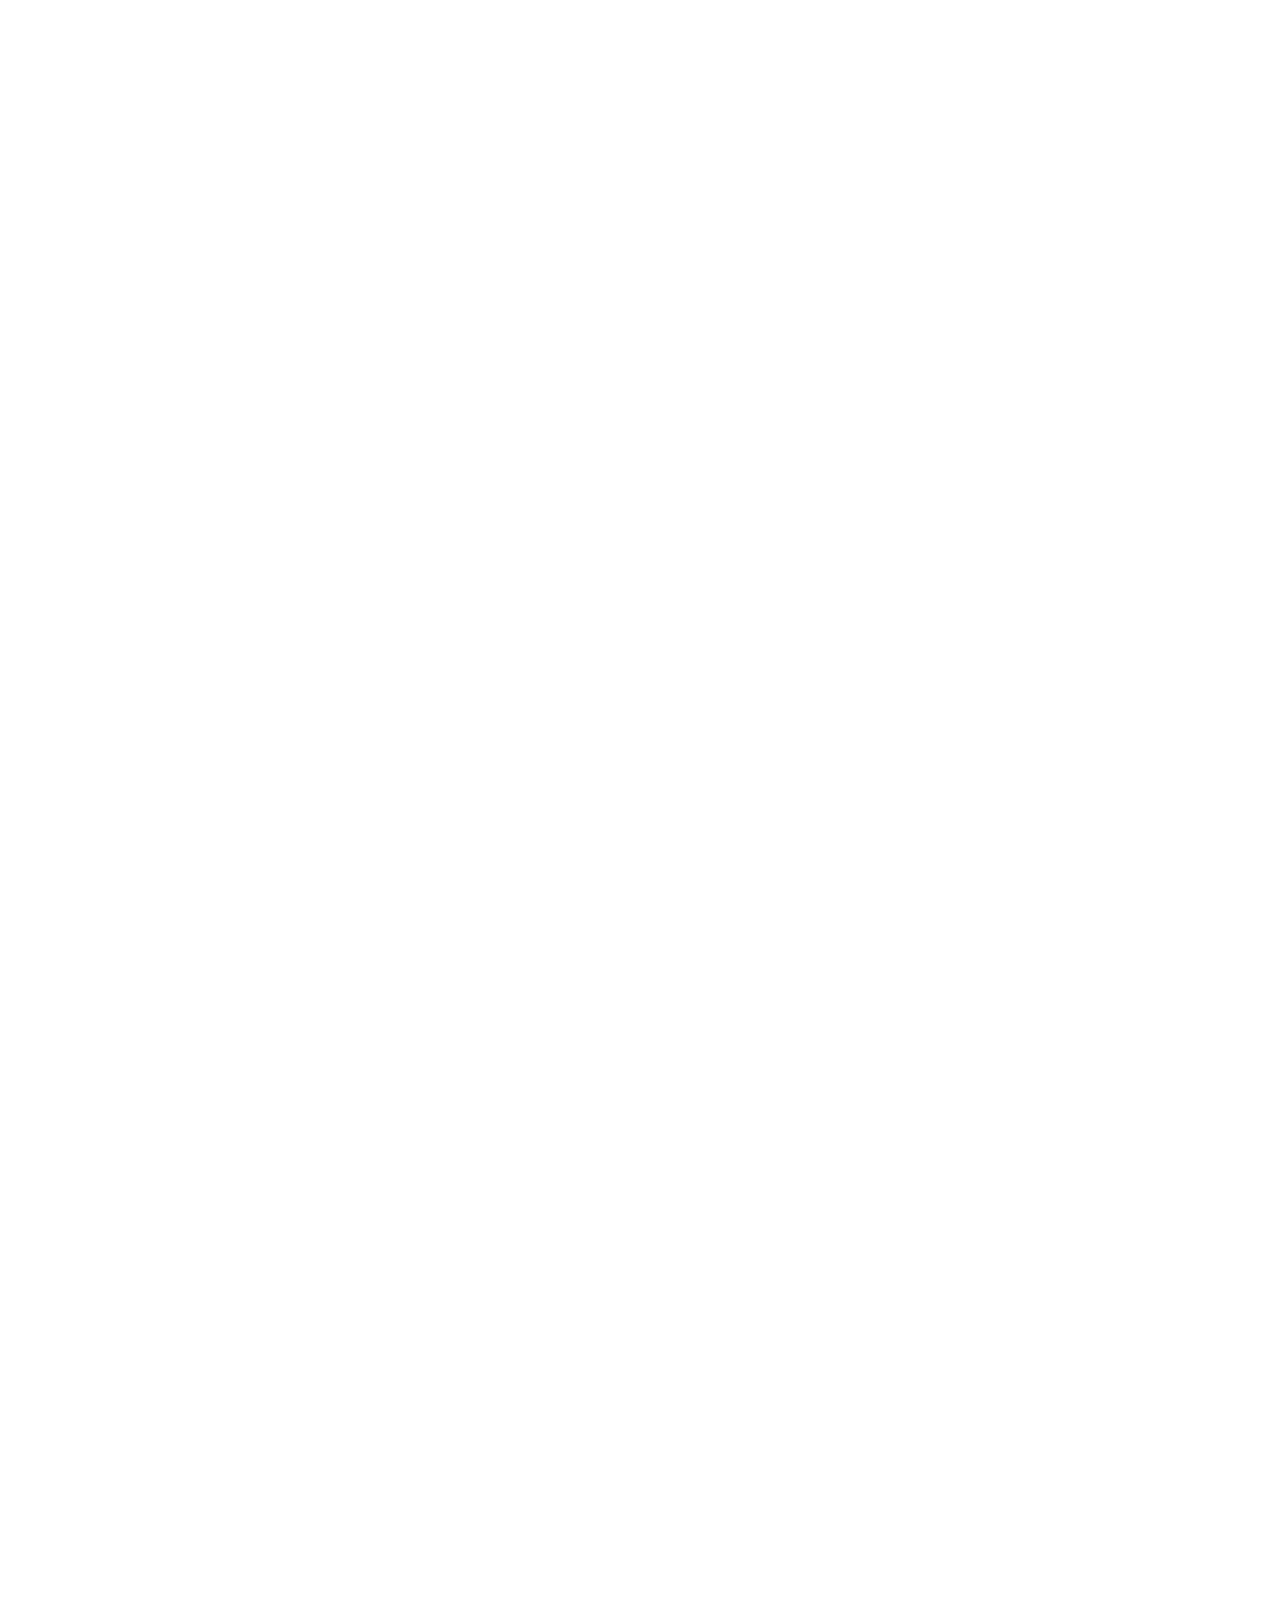
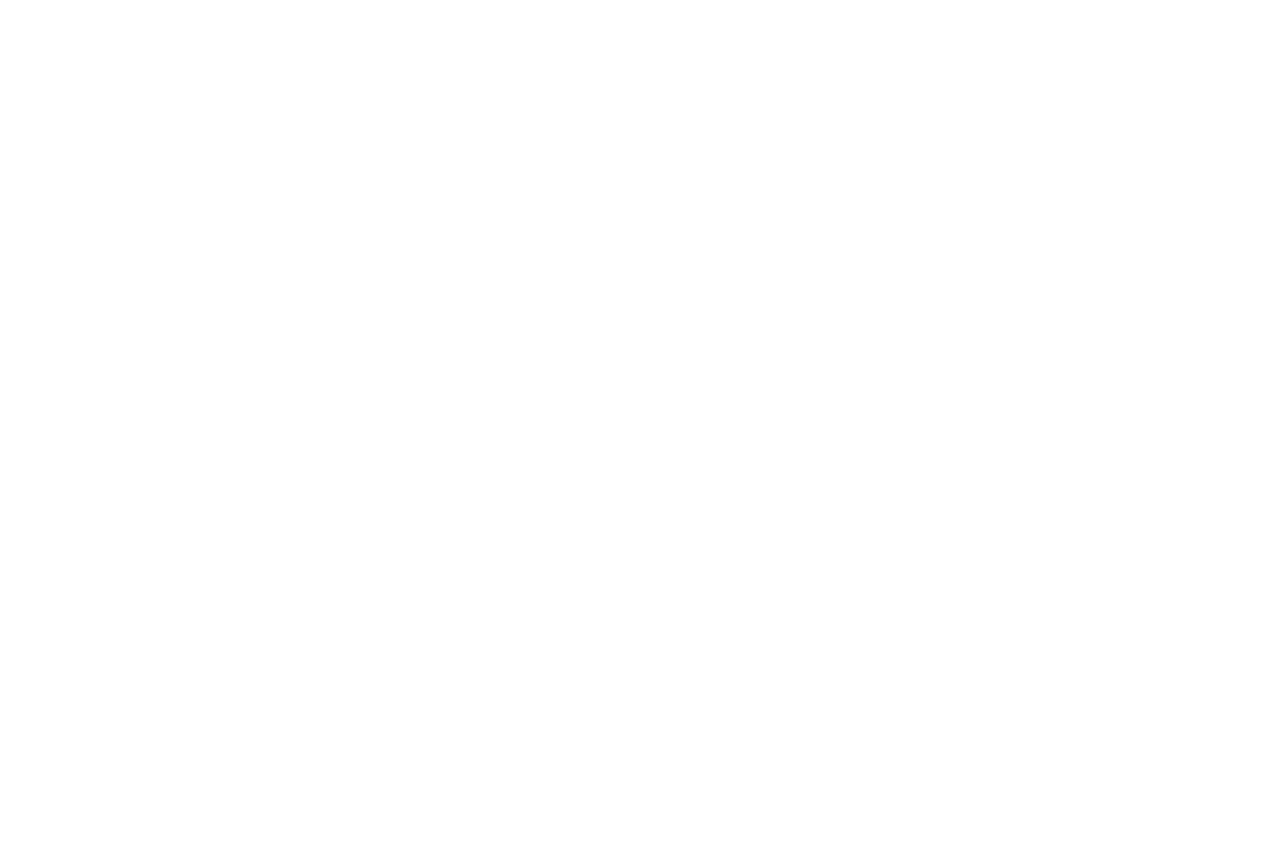
==== commit 192623f0: "Add quotes section in home page" ====
--- a/Index.html
+++ b/Index.html
@@ -112,6 +112,11 @@
               </div>
             </div>
           </div>
+
+          <div class="quotes-box-wrapper">
+            <p>Nothing in life is to be feared, it is only to be understood. Now is the time to understand more, so that we may fear less.</p>
+            <label>— Marie Curie</label>
+          </div>
         </div>
         <div class="scroll-down">
           <div class="container">
--- a/css/fonts.css
+++ b/css/fonts.css
@@ -8,7 +8,7 @@
 @font-face {
     font-family: 'Trade Gothic Next LT Pro Cn';
     src: url('../fonts/TradeGothicNextLTProCn.ttf');
-    font-weight: bold;
+    font-weight: normal;
     font-style: normal;
 }
 
--- a/css/style.css
+++ b/css/style.css
@@ -1,3 +1,4 @@
+@charset "UTF-8";
 * {
   margin: 0;
   padding: 0;
@@ -927,6 +928,86 @@
   background-color: #729bad;
 }
 
+.quotes-box-wrapper {
+  margin-top: 100px;
+  max-width: 481px;
+  padding: 0 15px;
+  margin-left: auto;
+}
+
+@media screen and (max-width: 576px) {
+  .quotes-box-wrapper {
+    margin-top: 20px;
+  }
+}
+
+.quotes-box-wrapper p {
+  font-family: "Trade Gothic Next LT Pro Cn";
+  font-size: 28px;
+  color: #fff;
+  color: #fff;
+  display: inline;
+  position: relative;
+  line-height: 36px;
+}
+
+@media screen and (max-width: 576px) {
+  .quotes-box-wrapper p {
+    font-size: 20px;
+    line-height: 26px;
+  }
+}
+
+.quotes-box-wrapper p::before {
+  content: "“";
+  position: absolute;
+  left: -40px;
+  font-size: 70px;
+  color: #e4dd86;
+}
+
+@media screen and (max-width: 576px) {
+  .quotes-box-wrapper p::before {
+    font-size: 50px;
+    left: -25px;
+  }
+}
+
+.quotes-box-wrapper p::after {
+  content: "”";
+  font-size: 70px;
+  color: #e4dd86;
+  line-height: 0;
+  bottom: 0;
+  vertical-align: bottom;
+  margin-bottom: -10px;
+  display: inline-block;
+  margin-left: 10px;
+}
+
+@media screen and (max-width: 576px) {
+  .quotes-box-wrapper p::after {
+    font-size: 50px;
+    margin-bottom: 0;
+  }
+}
+
+.quotes-box-wrapper label {
+  display: block;
+  text-align: right;
+  font-family: "Montserrat", sans-serif;
+  font-size: 16px;
+  margin-top: 30px;
+  color: #e4dd86;
+}
+
+@media screen and (max-width: 576px) {
+  .quotes-box-wrapper label {
+    margin-top: 20px;
+    margin-bottom: 0;
+  }
+}
+
 .home-technology-section {
   max-width: 1024px;
 }
@@ -939,9 +1020,22 @@
           backdrop-filter: blur(15px);
 }
 
+@media screen and (max-width: 576px) {
+  .technology-wrap {
+    padding: 15px;
+  }
+}
+
 .icon-box {
   margin-top: 50px;
   max-width: 400px;
+}
+
+@media screen and (max-width: 576px) {
+  .icon-box {
+    margin-bottom: 10px;
+    margin-top: 0;
+  }
 }
 
 .icon-box .icon {
@@ -951,6 +1045,13 @@
   margin-right: 20px;
 }
 
+@media screen and (max-width: 576px) {
+  .icon-box .icon {
+    width: 30px;
+    margin-right: 10px;
+  }
+}
+
 .icon-box .box-content {
   overflow: hidden;
 }
@@ -962,9 +1063,22 @@
   font-size: 28px;
 }
 
+@media screen and (max-width: 576px) {
+  .icon-box .box-content h5 {
+    margin-bottom: 3px;
+    font-size: 18px;
+  }
+}
+
 .icon-box .box-content p {
   color: #fff;
   margin-bottom: 0;
+}
+
+@media screen and (max-width: 576px) {
+  .icon-box .box-content p {
+    line-height: 20px;
+  }
 }
 
 [class*="col-md"]:nth-child(-n + 2) .icon-box {
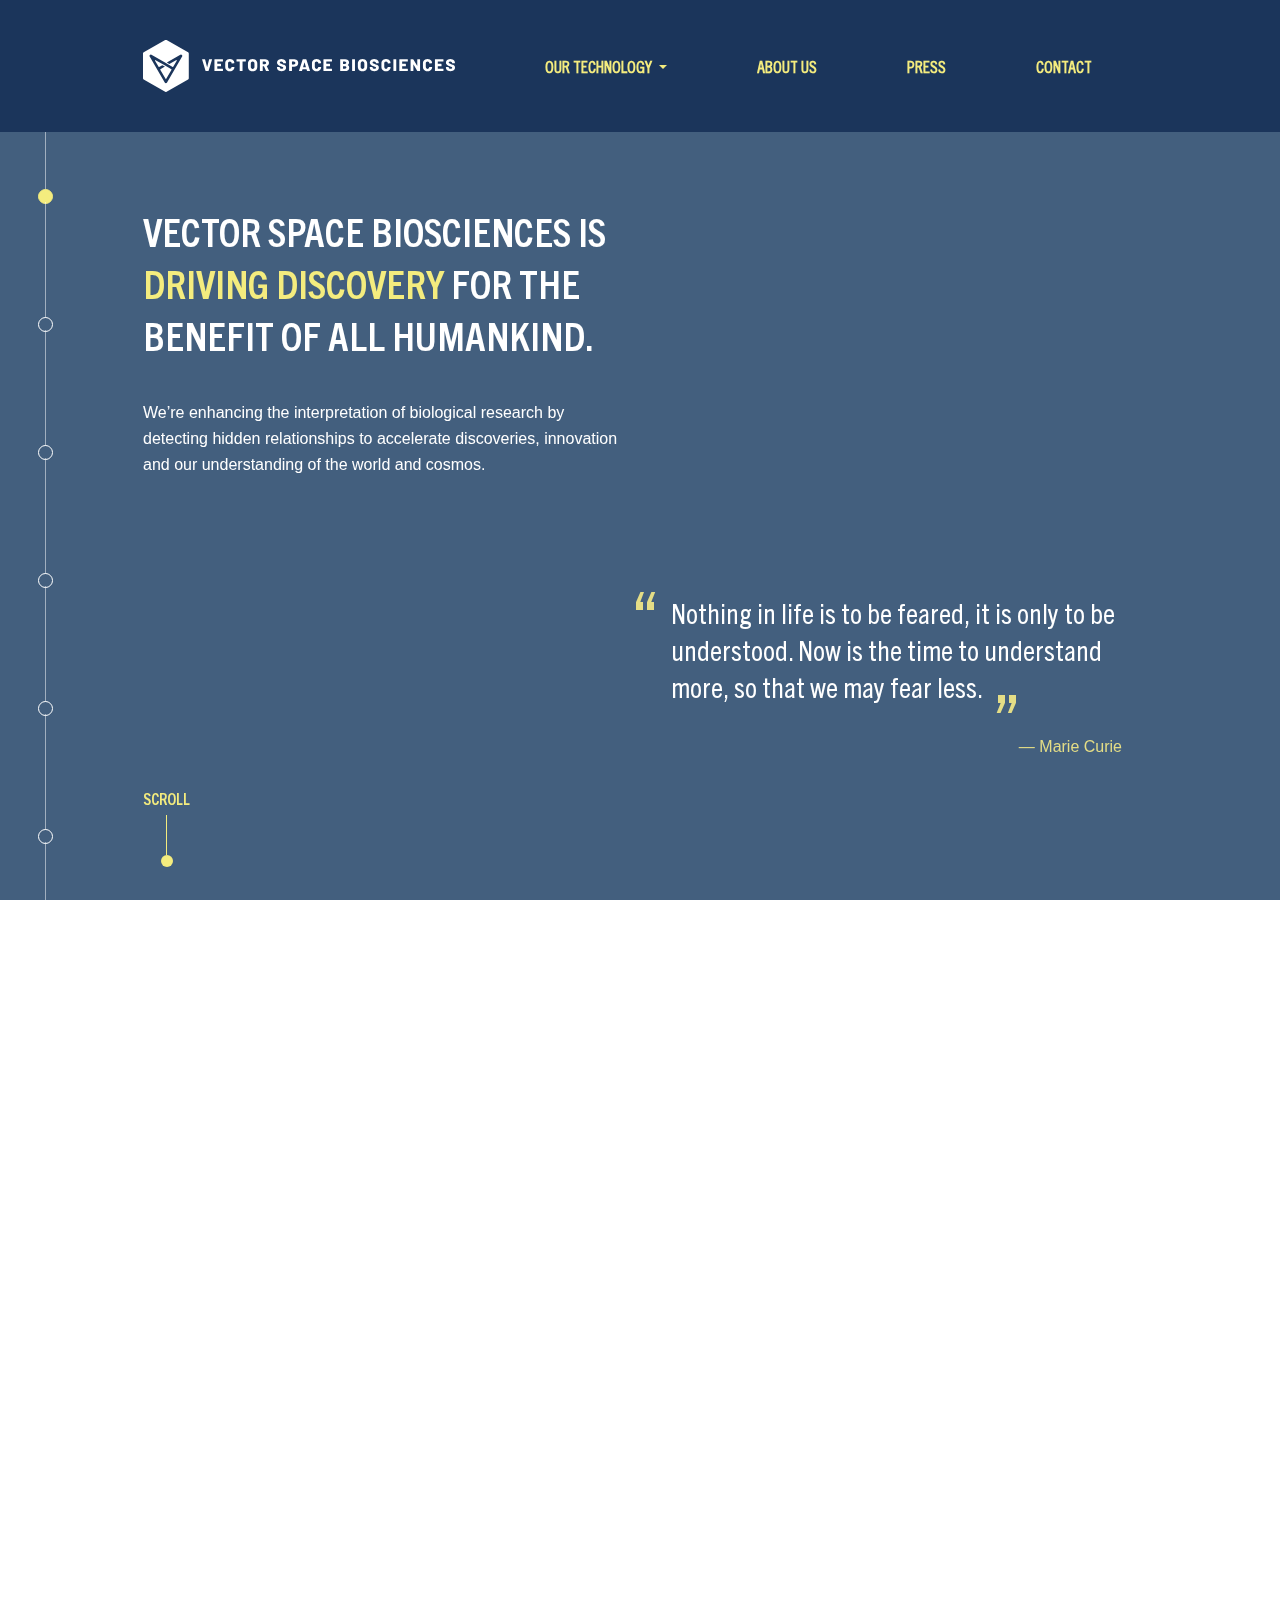
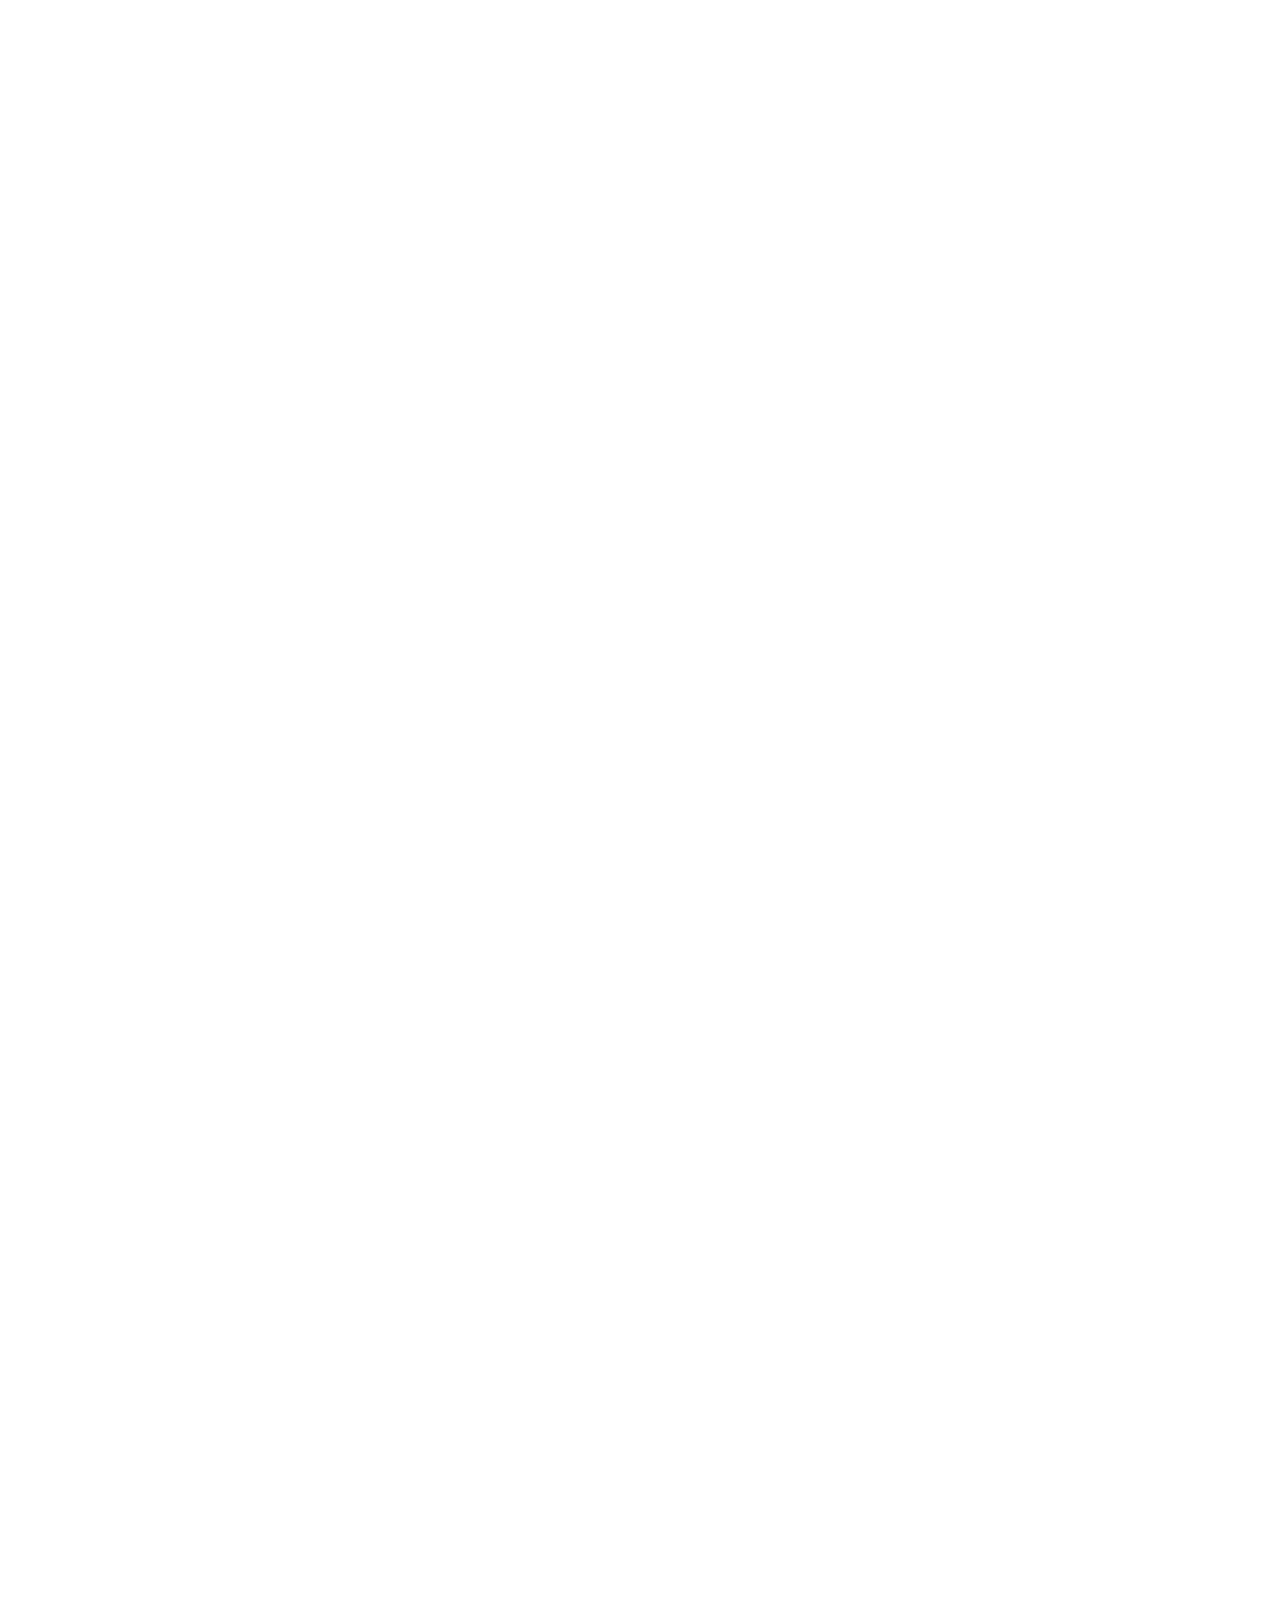
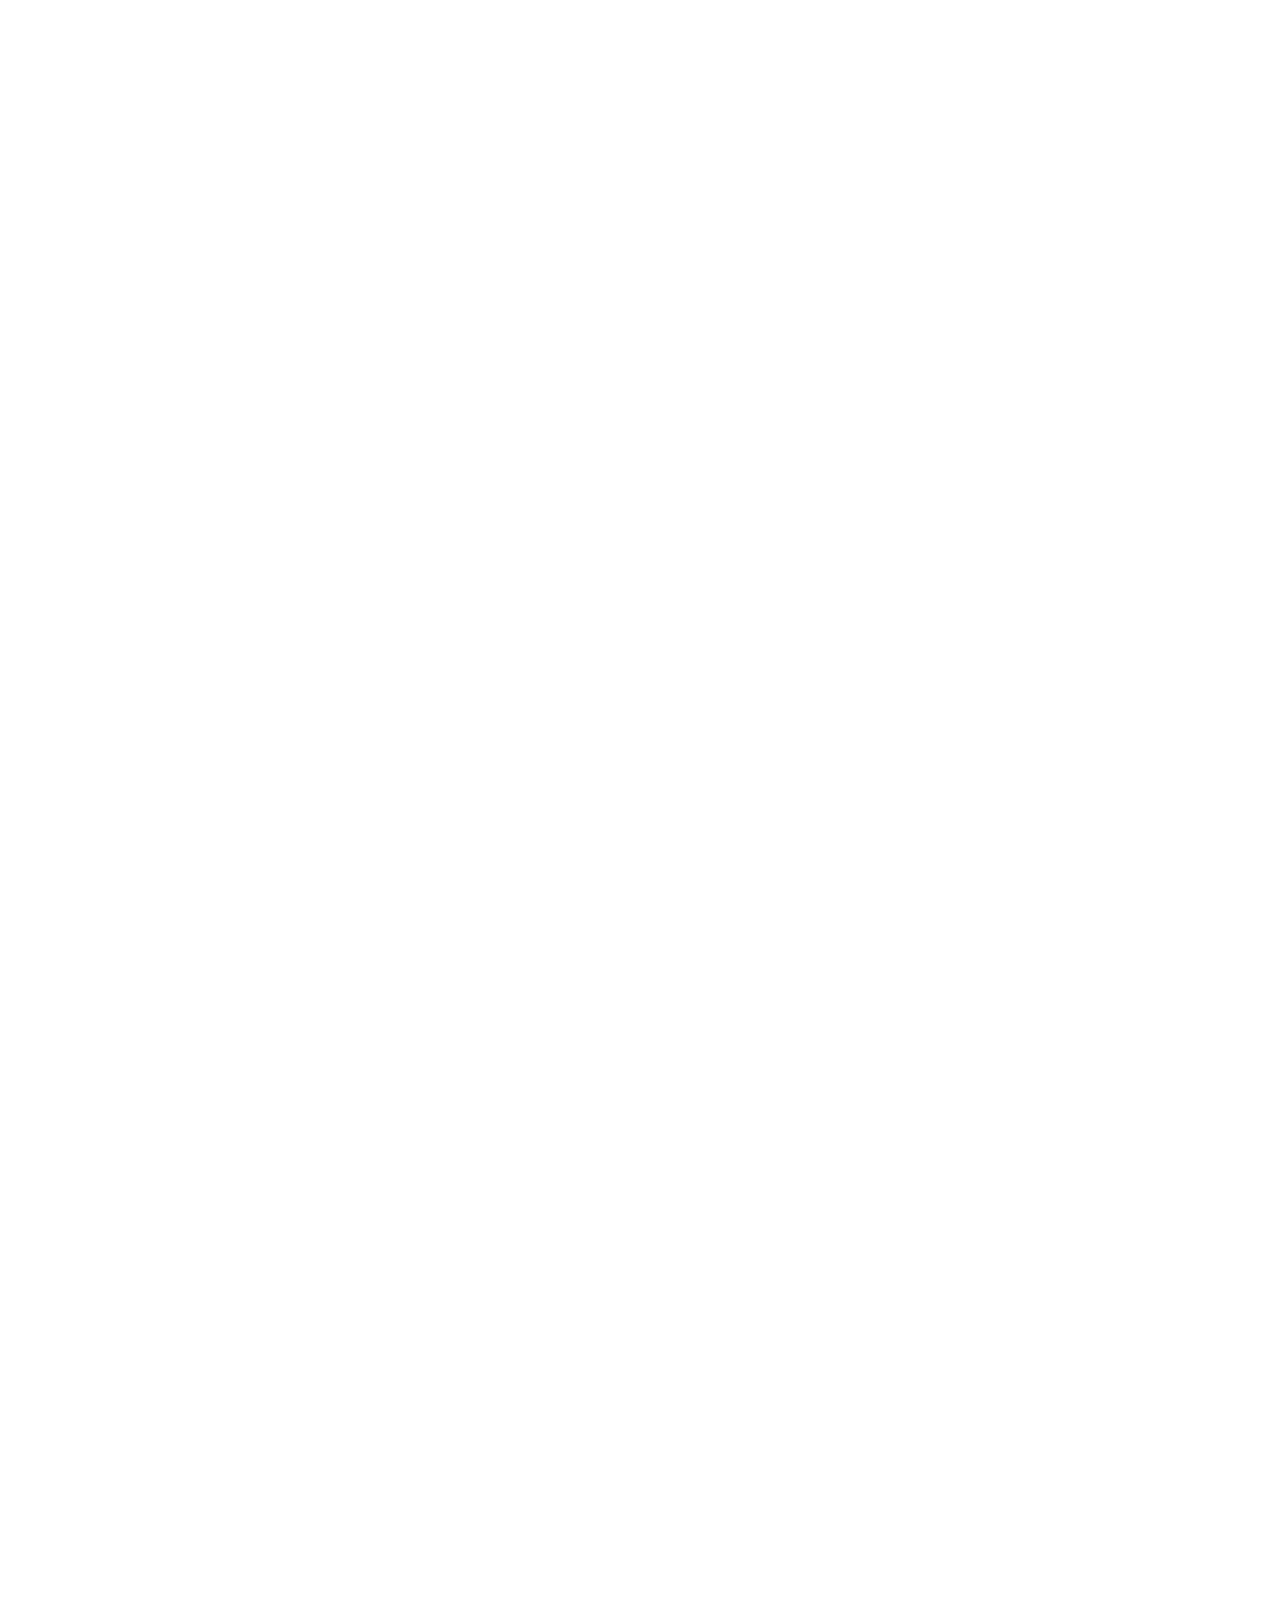
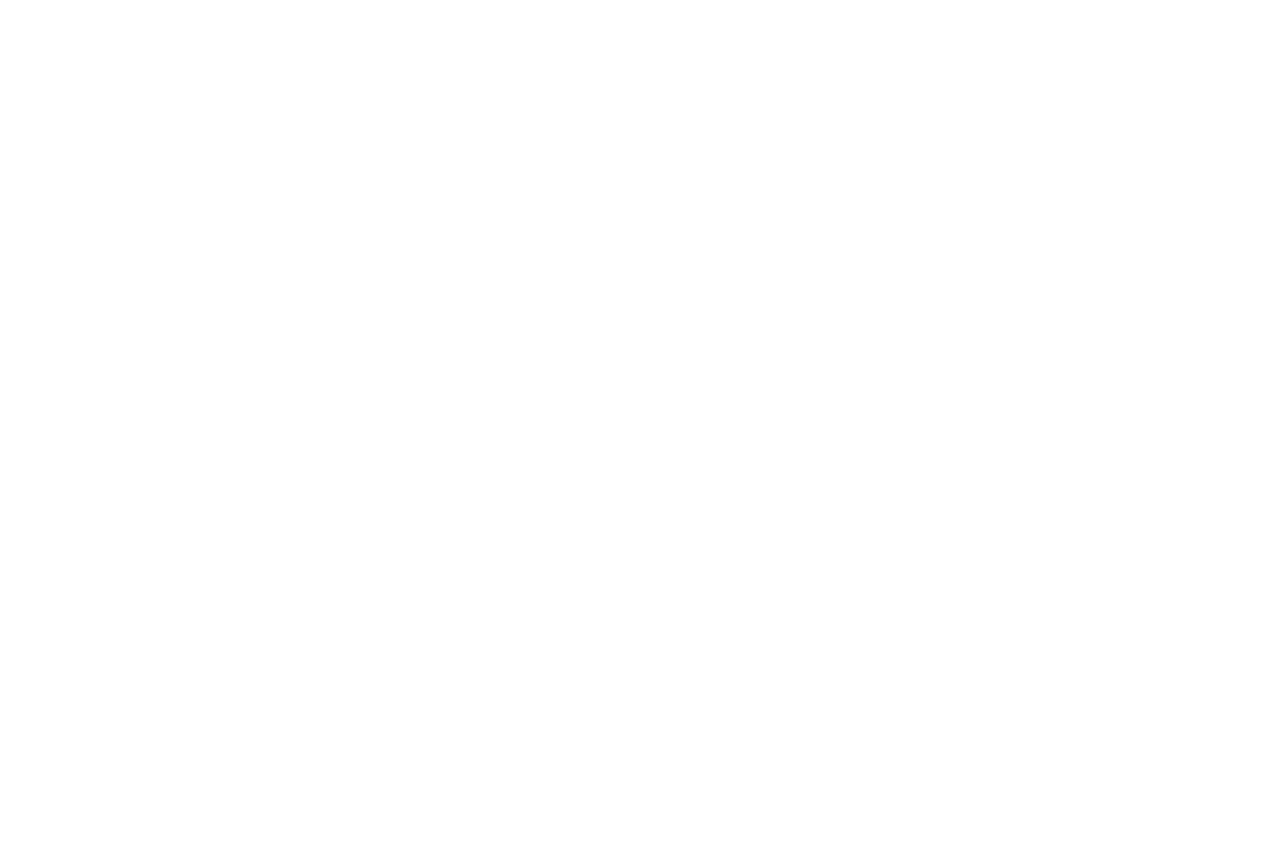
==== commit 0b4257b6: "Add fading effect in home page slider" ====
--- a/Index.html
+++ b/Index.html
@@ -9,7 +9,6 @@
     <link rel="stylesheet" href="css/all.css" />
     <link rel="stylesheet" href="css/fonts.css" />
     <link rel="stylesheet" href="css/bootstrap.min.css" />
-    <link rel="stylesheet" type="text/css" href="css/slick.css" />
     <link rel="stylesheet" type="text/css" href="css/fullpage.min.css" />
     <link rel="stylesheet" href="css/style.css" />
   </head>
@@ -71,23 +70,23 @@
 
     <div class="fp-dots">
       <ul id="menu">
-        <li data-menuanchor="content1" class="active yellow-dot">
-          <a href="#content1"><span></span></a>
-        </li>
-        <li data-menuanchor="content2" class="red-dot">
-          <a href="#content2"><span></span></a>
-        </li>
-        <li data-menuanchor="content3" class="blue-dot">
-          <a href="#content3"><span></span></a>
-        </li>
-        <li data-menuanchor="content4" class="yellow-dot">
-          <a href="#content4"><span></span></a>
-        </li>
-        <li data-menuanchor="content5" class="purple-dot">
-          <a href="#content5"><span></span></a>
-        </li>
-        <li data-menuanchor="content6" class="blue-dot">
-          <a href="#content6"><span></span></a>
+        <li data-menuanchor="driving-discovery" class="active yellow-dot">
+          <a href="#driving-discovery"><span></span></a>
+        </li>
+        <li data-menuanchor="the-challange" class="red-dot">
+          <a href="#the-challange"><span></span></a>
+        </li>
+        <li data-menuanchor="the-solution" class="blue-dot">
+          <a href="#the-solution"><span></span></a>
+        </li>
+        <li data-menuanchor="the-purpose" class="yellow-dot">
+          <a href="#the-purpose"><span></span></a>
+        </li>
+        <li data-menuanchor="our-technology" class="purple-dot">
+          <a href="#our-technology"><span></span></a>
+        </li>
+        <li data-menuanchor="scintific-collaborators" class="blue-dot">
+          <a href="#scintific-collaborators"><span></span></a>
         </li>
       </ul>
     </div>
@@ -386,7 +385,6 @@
     <script src="js/jquery-3.6.0.min.js"></script>
     <script src="js/bootstrap.min.js"></script>
     <script src="js/popper.min.js"></script>
-    <script type="text/javascript" src="js/slick.js"></script>
     <script type="text/javascript" src="js/fullpage.min.js"></script>
     <script src="js/script.js"></script>
   </body>
--- a/css/style.css
+++ b/css/style.css
@@ -396,6 +396,10 @@
           backdrop-filter: blur(6px);
 }
 
+footer.section {
+  padding: 0 !important;
+}
+
 footer .footer-top {
   border-bottom: 1px solid #fff;
   padding: 30px 0px;
@@ -648,10 +652,6 @@
   .section.small-py {
     padding: 30px 0;
   }
-}
-
-footer.section {
-  padding: 0 !important;
 }
 
 @media screen and (min-width: 768px) {
@@ -843,22 +843,34 @@
   color: #fff;
 }
 
-#fullpage {
+#fullpage .section:not(footer) {
   background-color: #14375e;
-}
-
-#fullpage .section {
   background-position: bottom !important;
+  -webkit-transition: 0.5s ease-in-out;
+  transition: 0.5s ease-in-out;
 }
 
 @media screen and (max-width: 768px) {
-  #fullpage .section {
+  #fullpage .section:not(footer) {
     display: block;
   }
 }
 
-#fullpage .section video {
+#fullpage .section:not(footer) .bg-video {
+  background-color: #14375e;
+  opacity: 0;
+  visibility: hidden;
+  -webkit-transition: all 0.3s ease-in-out;
+  transition: all 0.3s ease-in-out;
+}
+
+#fullpage .section:not(footer).fp-completely {
+  background-color: transparent;
+}
+
+#fullpage .section:not(footer).fp-completely .bg-video {
   opacity: 0.8;
+  visibility: visible;
 }
 
 .scroll-down {
@@ -1008,8 +1020,10 @@
   }
 }
 
-.home-technology-section {
-  max-width: 1024px;
+@media screen and (max-width: 1440px) {
+  .home-technology-section {
+    max-width: 1024px;
+  }
 }
 
 .technology-wrap {
@@ -1092,6 +1106,12 @@
 .scientific-collaborators {
   background-color: #729bad;
   padding: 40px;
+}
+
+@media screen and (max-width: 1440px) {
+  .scientific-collaborators {
+    max-width: 1024px;
+  }
 }
 
 @media screen and (max-width: 767px) {
@@ -1311,6 +1331,10 @@
 
 .contact-section {
   min-height: 1154px;
+}
+
+.contact-section .container {
+  max-width: 1024px;
 }
 
 @media screen and (max-width: 767px) {
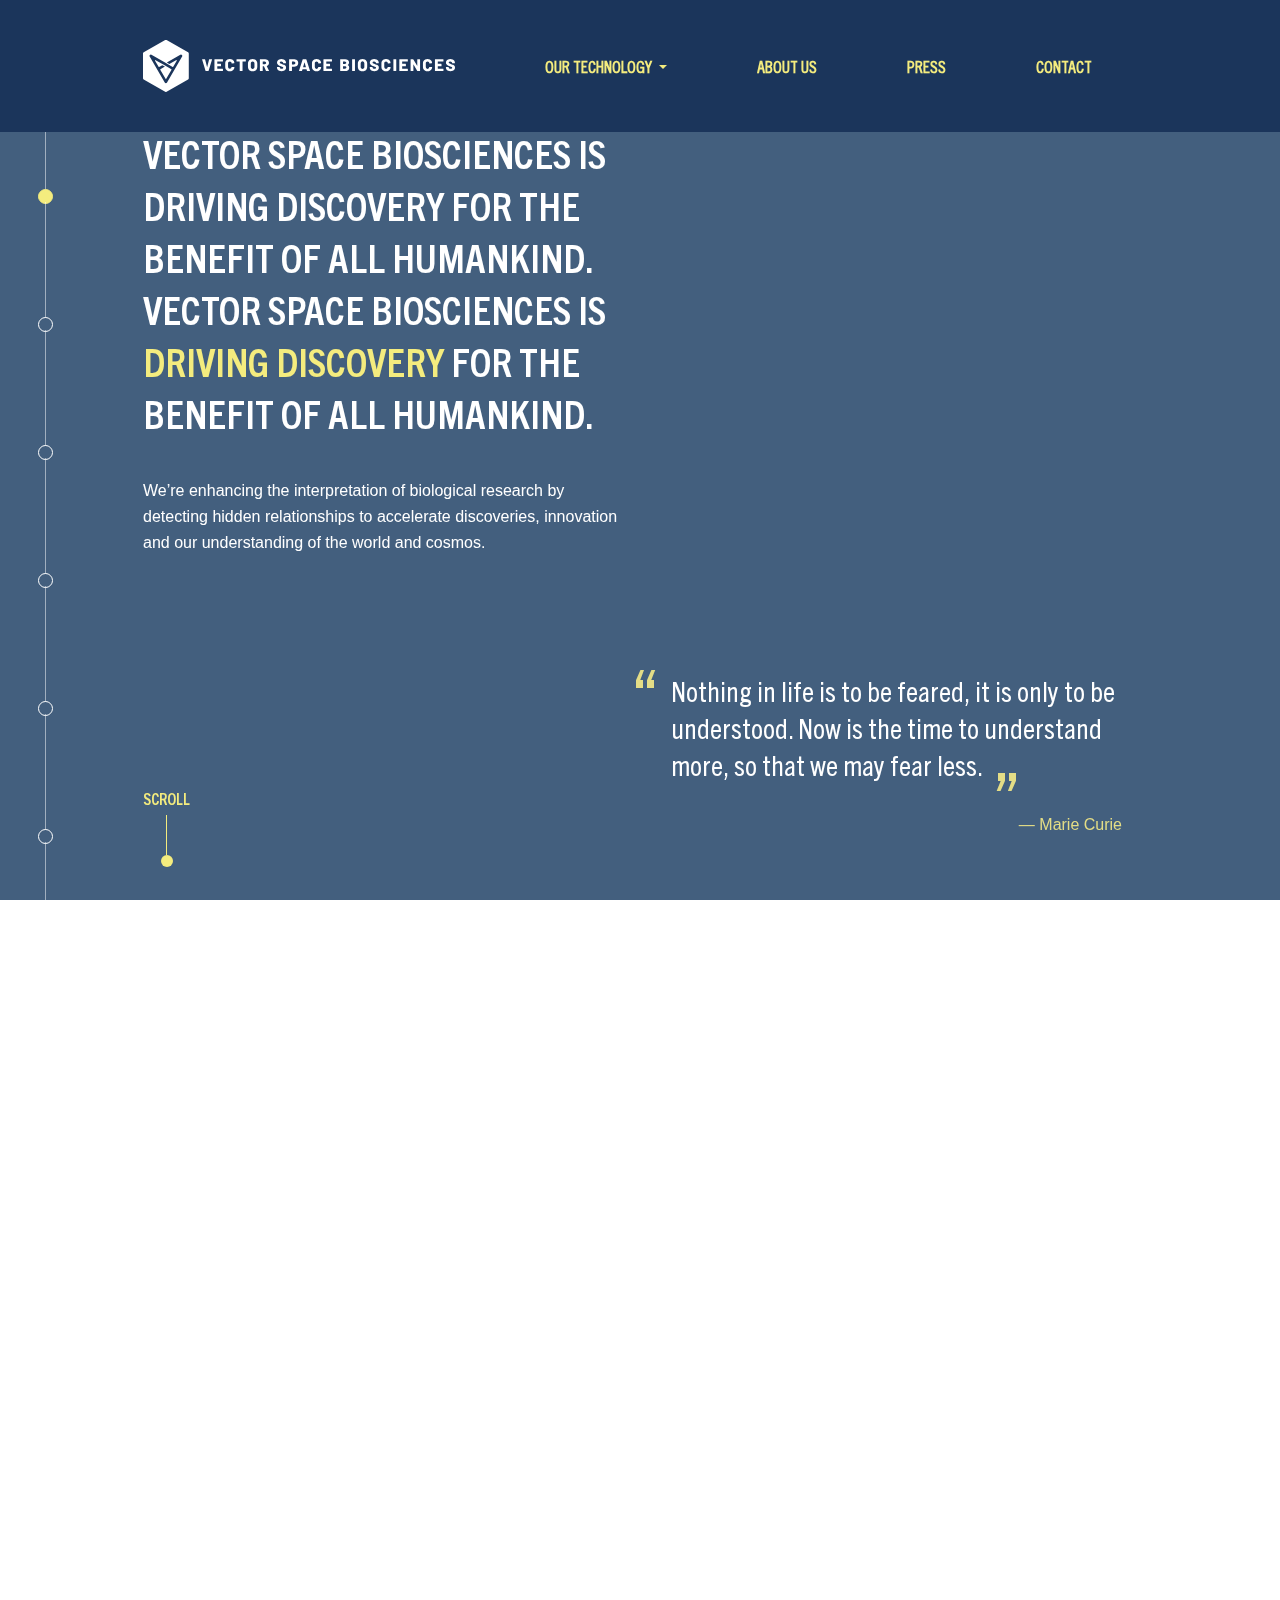
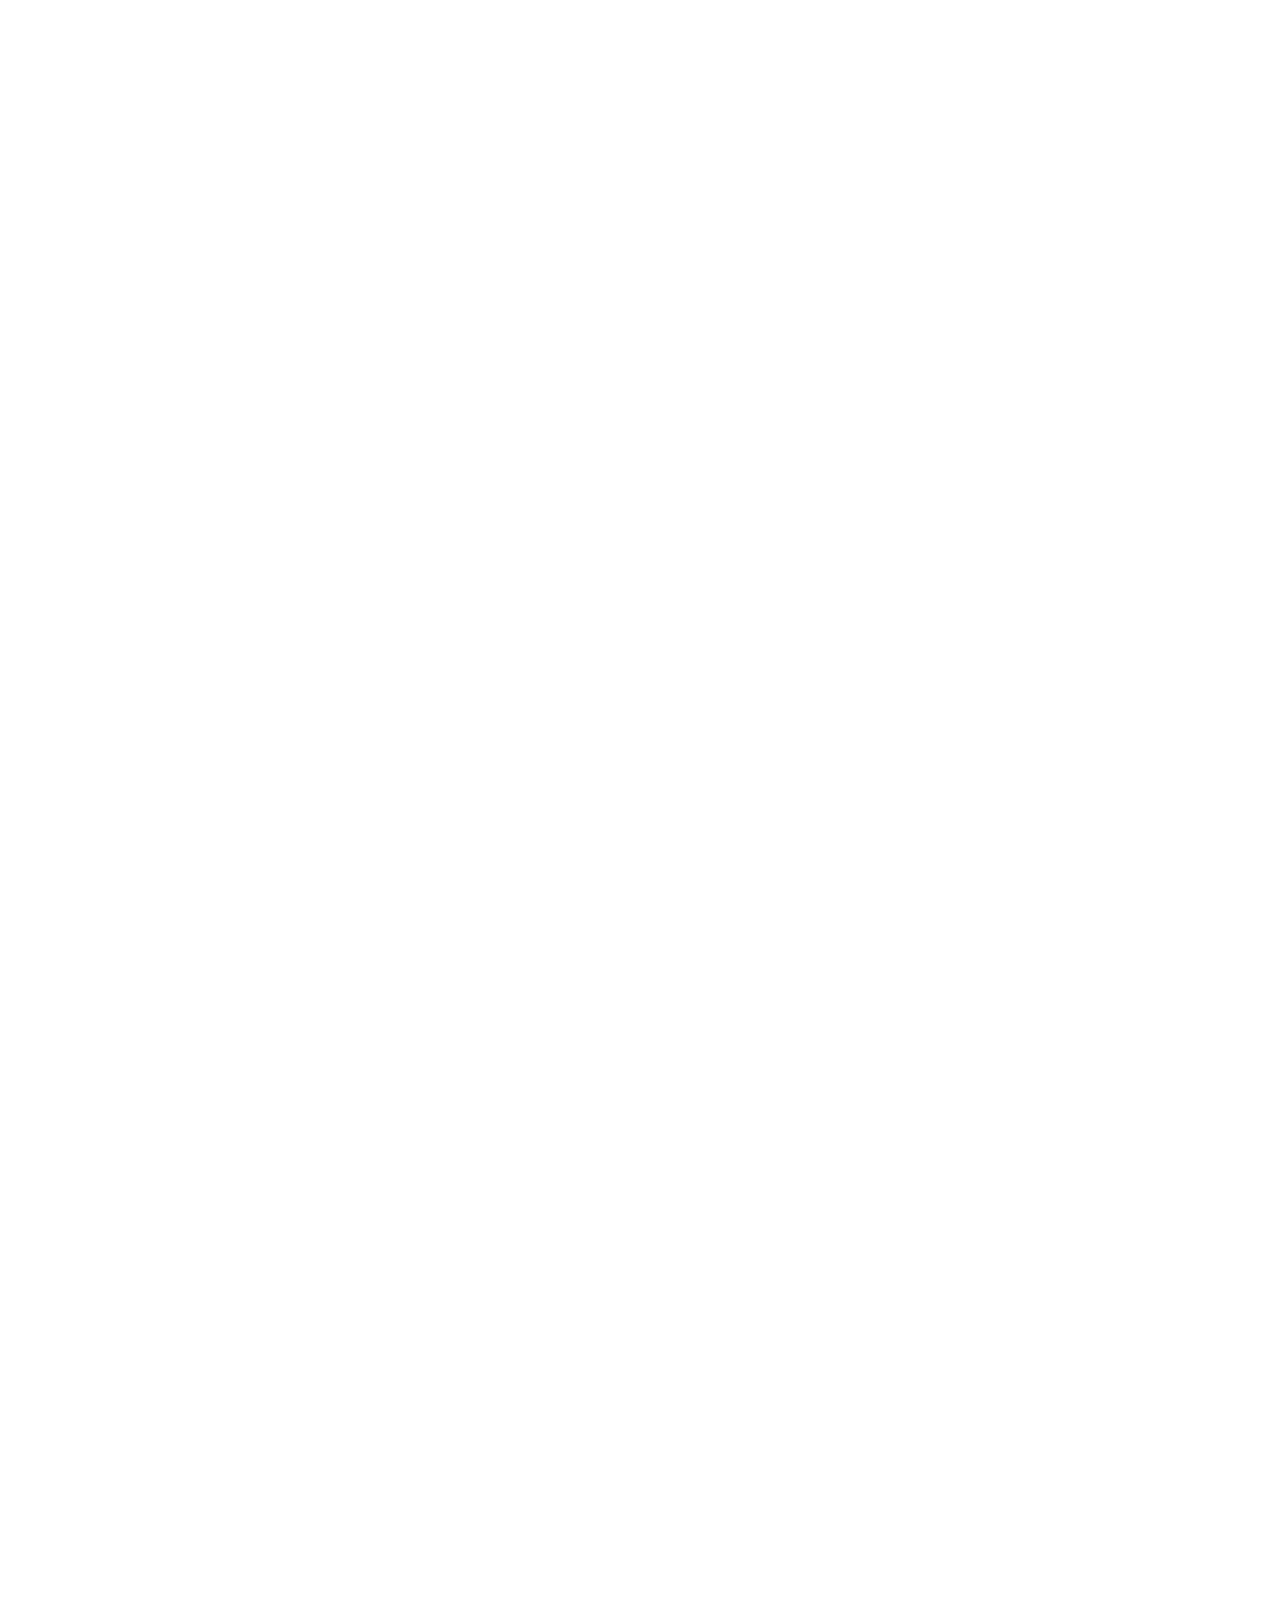
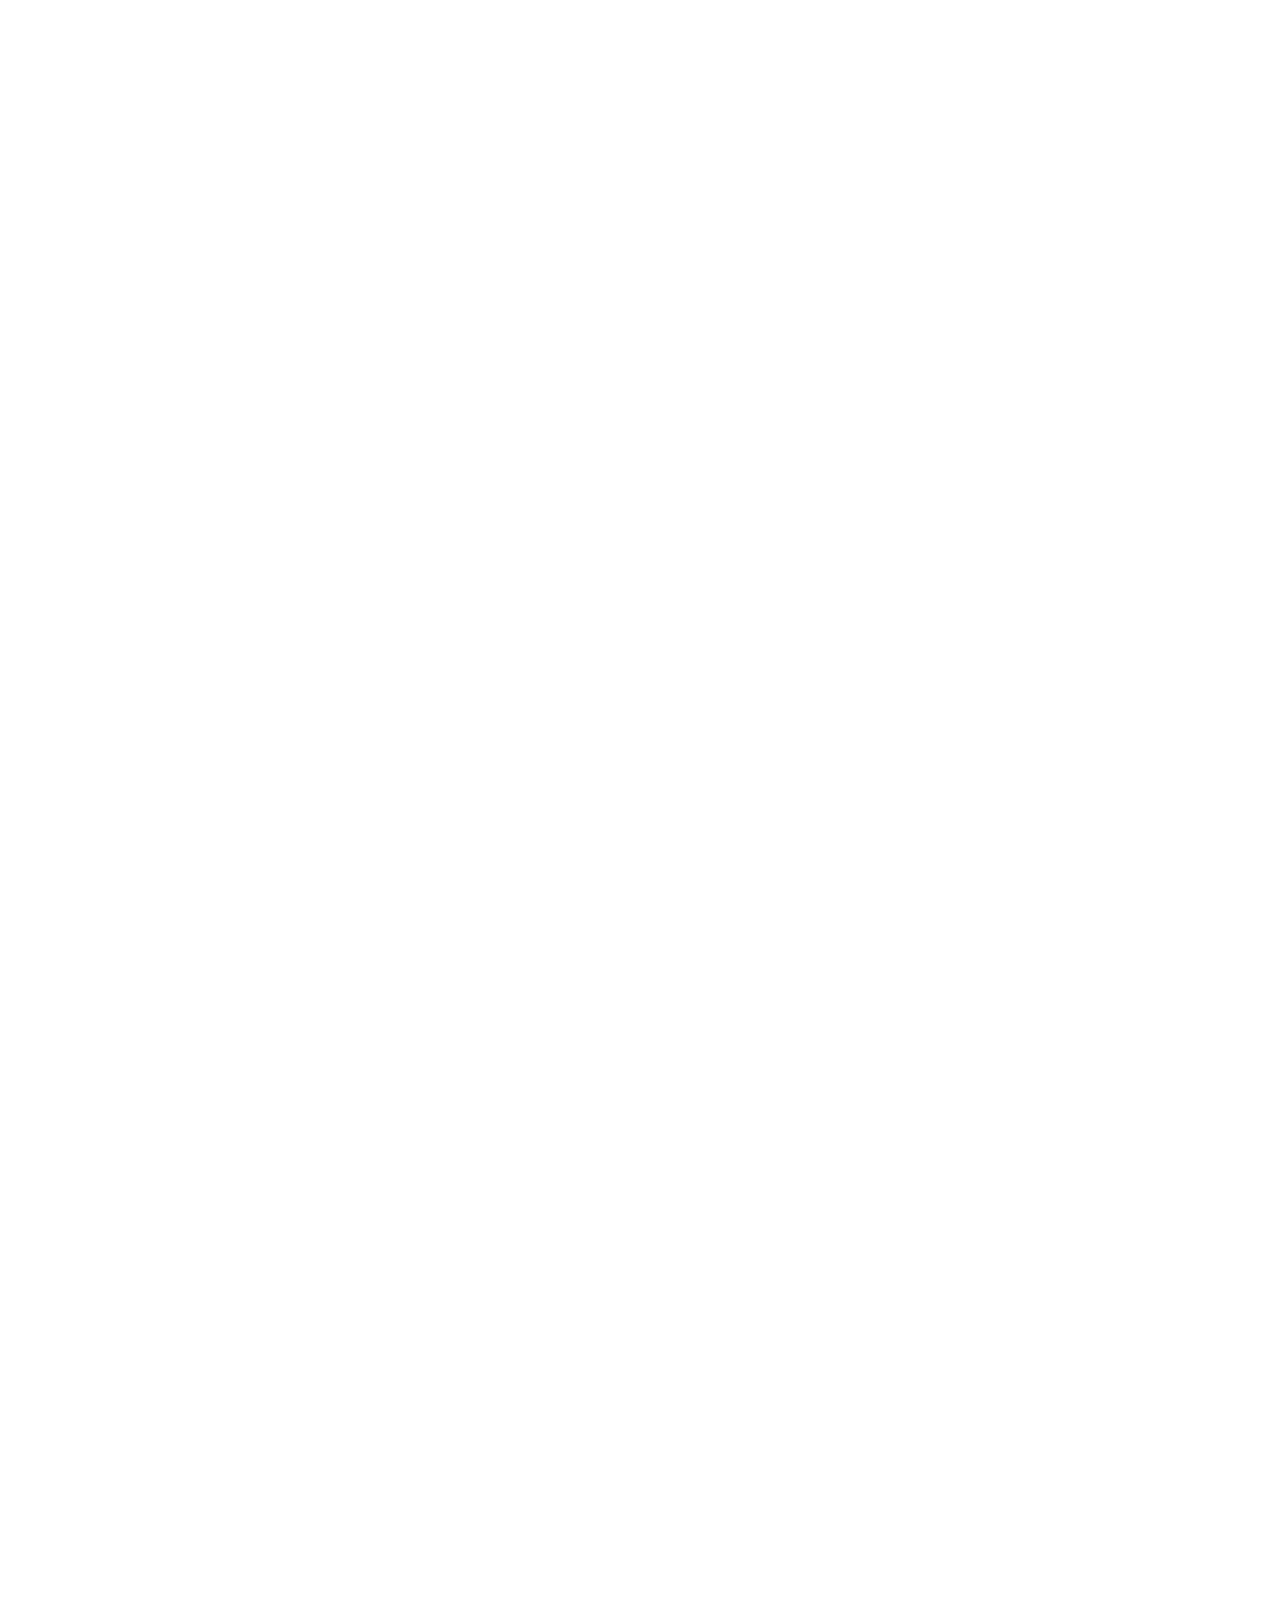
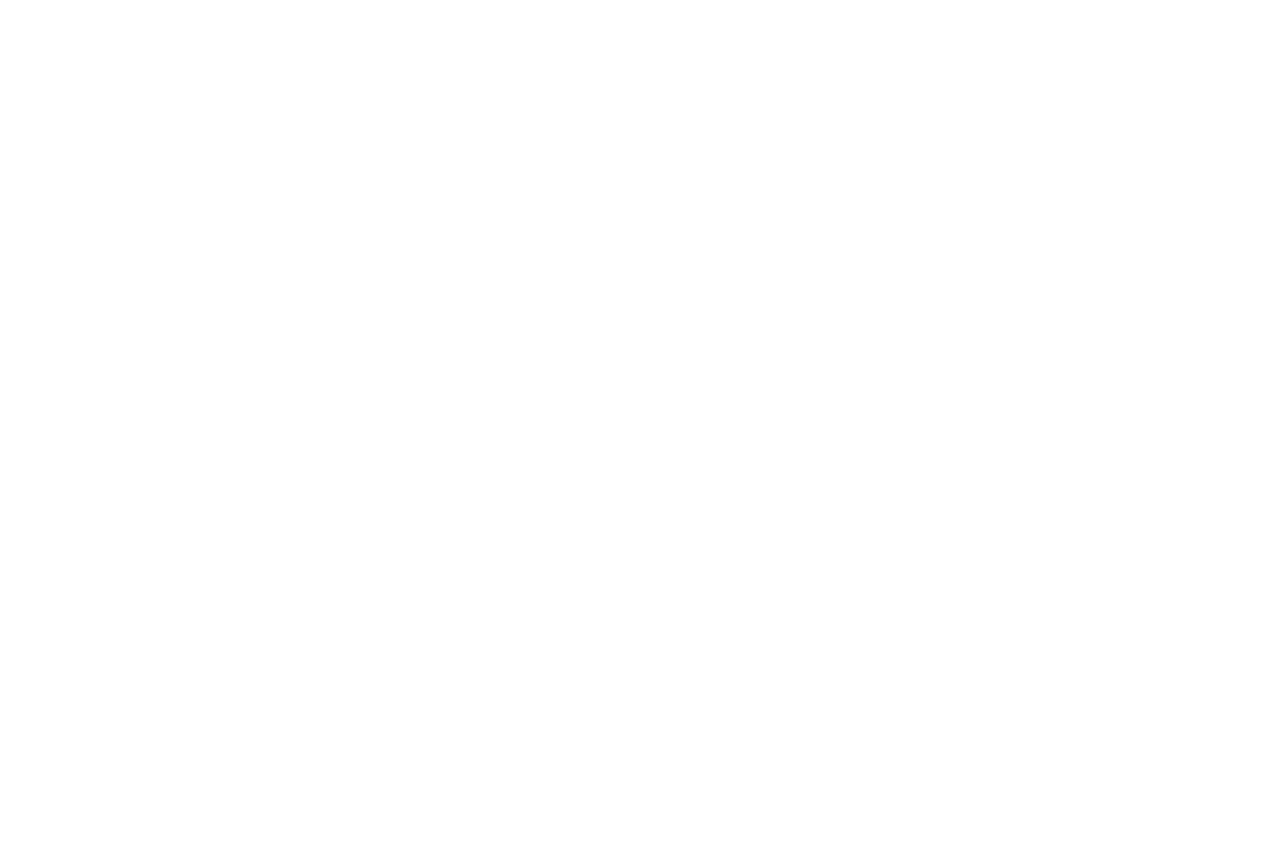
==== commit dfe9f872: "Replace text and ui changes" ====
--- a/Index.html
+++ b/Index.html
@@ -101,7 +101,7 @@
             <div class="col-md-8 col-lg-6">
               <div class="banner-intro">
                 <h1>
-                  VECTOR SPACE BIOSCIENCES IS
+                  Vector Space Biosciences is driving discovery for the benefit of all humankind. VECTOR SPACE BIOSCIENCES IS
                   <span class="text-yellow">DRIVING DISCOVERY</span> FOR THE BENEFIT OF ALL HUMANKIND.
                 </h1>
                 <p>
@@ -142,7 +142,6 @@
                   Working towards biological, material, and chemical solutions to combat the effects of radiation and micro-gravity during deep and
                   extended space exploration is a requirement for the space industry to meaningfully move beyond lower earth orbit.
                 </p>
-                <a href="#" class="btn btn-orange">Learn more</a>
               </div>
             </div>
           </div>
@@ -161,7 +160,6 @@
                   Enhance the interpretation and understanding of relationships within space bioscience research through language modeling, real time
                   visualizations, and a network of leading scientific collaborators to inform and shape work in the field.
                 </p>
-                <a href="#" class="btn btn-blue">Learn more</a>
               </div>
             </div>
           </div>
@@ -180,7 +178,6 @@
                   Advancements and innovations in space biosciences that unlock access to deeper space exploration will also result in products and
                   services on earth ranging from therapies for diseases such as cancer through personalized medicine for all mankind.
                 </p>
-                <a href="#" class="btn btn-yellow">Learn more</a>
               </div>
             </div>
           </div>
@@ -251,7 +248,7 @@
               </div>
             </div>
             <div class="col-12 text-center mt-4">
-              <a href="#" class="btn btn-white text-purple">Learn more</a>
+              <a href="our-technology.html" class="btn btn-white text-purple">Learn more</a>
             </div>
           </div>
         </div>
@@ -270,11 +267,6 @@
               <div class="scientific-collaborators">
                 <div class="row justify-content-center">
                   <div class="col-10">
-                    <p>
-                      Speeding up the rate of scientific discoveries requires a collaborative effort comprised of multidisciplinary subject matter
-                      expert leaders that are pushing science forward. Vector Space Biosciences is proud to collaborate with the following
-                      organizations.
-                    </p>
                     <div class="row justify-content-between">
                       <div class="col-6">
                         <div class="collaborate-logo">
@@ -304,7 +296,7 @@
           </div>
           <div class="row">
             <div class="col-12 text-center mt-4 pb-5">
-              <a href="#" class="btn btn-white">Learn more</a>
+              <a href="scientific-collaborators.html" class="btn btn-white">Learn more</a>
             </div>
           </div>
         </div>
--- a/css/style.css
+++ b/css/style.css
@@ -208,6 +208,12 @@
   padding: 35px 0px;
   -webkit-backdrop-filter: blur(6px);
           backdrop-filter: blur(6px);
+}
+
+@media screen and (max-width: 767px) {
+  header .navbar .container {
+    max-width: 100%;
+  }
 }
 
 @media screen and (max-width: 767px) {
@@ -280,7 +286,7 @@
 
 @media screen and (max-width: 1024px) {
   header .navbar .navbar-nav li a.nav-link {
-    padding: 10px 22px;
+    padding: 10px 15px;
   }
 }
 
@@ -396,6 +402,12 @@
           backdrop-filter: blur(6px);
 }
 
+@media screen and (max-width: 767px) {
+  footer .container {
+    max-width: 100%;
+  }
+}
+
 footer.section {
   padding: 0 !important;
 }
@@ -695,6 +707,18 @@
   -webkit-transform: none;
   transform: none;
   bottom: 0;
+  -webkit-transition: all 0.2s ease-in-out;
+  transition: all 0.2s ease-in-out;
+}
+
+.fp-dots.fp-dots-overwrap {
+  bottom: calc(0px - -265px);
+}
+
+@media screen and (max-width: 676px) {
+  .fp-dots.fp-dots-overwrap {
+    display: none;
+  }
 }
 
 @media screen and (max-width: 767px) {
@@ -1142,22 +1166,17 @@
 }
 
 .collaborate-section {
-  min-height: 1400px;
+  min-height: 1000px;
+  background-position: bottom !important;
 }
 
 @media screen and (max-width: 1199px) {
   .collaborate-section {
-    min-height: 1000px;
+    min-height: 850px;
   }
 }
 
 @media screen and (max-width: 991px) {
-  .collaborate-section {
-    min-height: 800px;
-  }
-}
-
-@media screen and (max-width: 767px) {
   .collaborate-section {
     min-height: auto;
   }
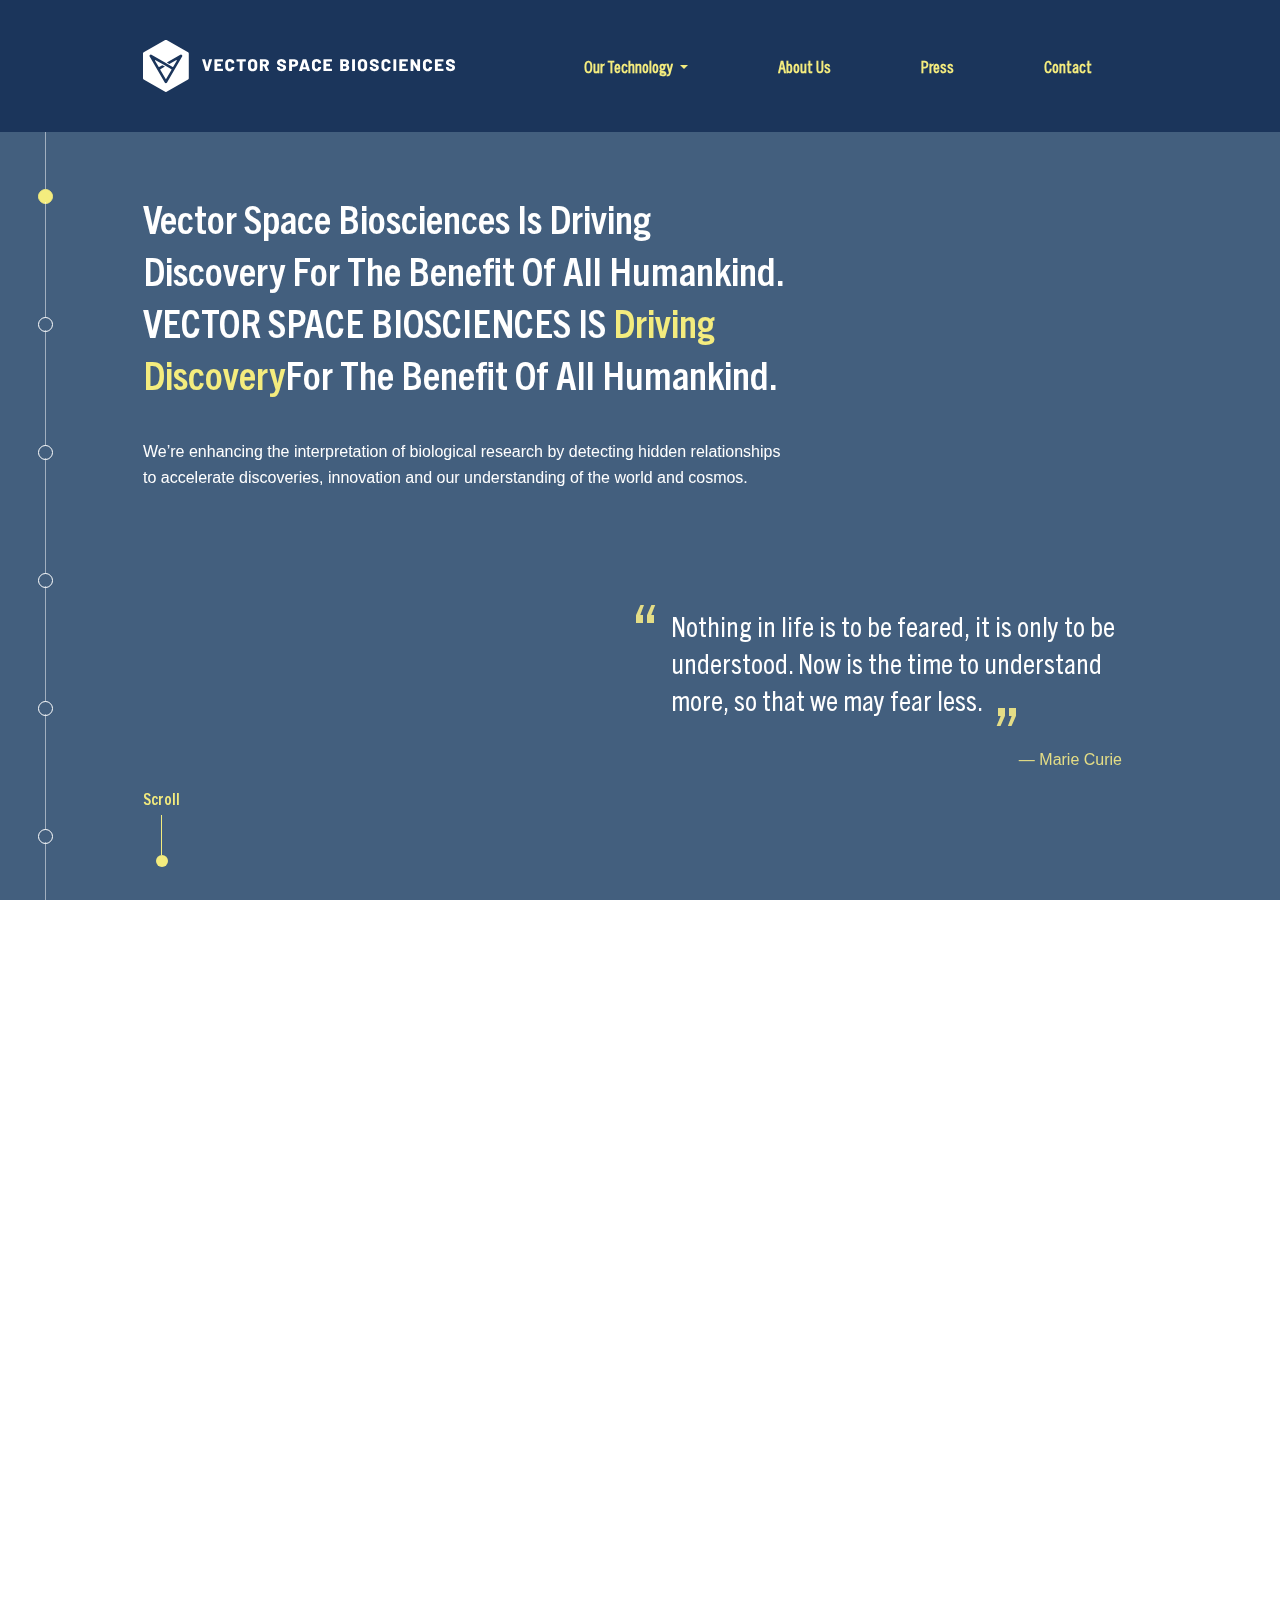
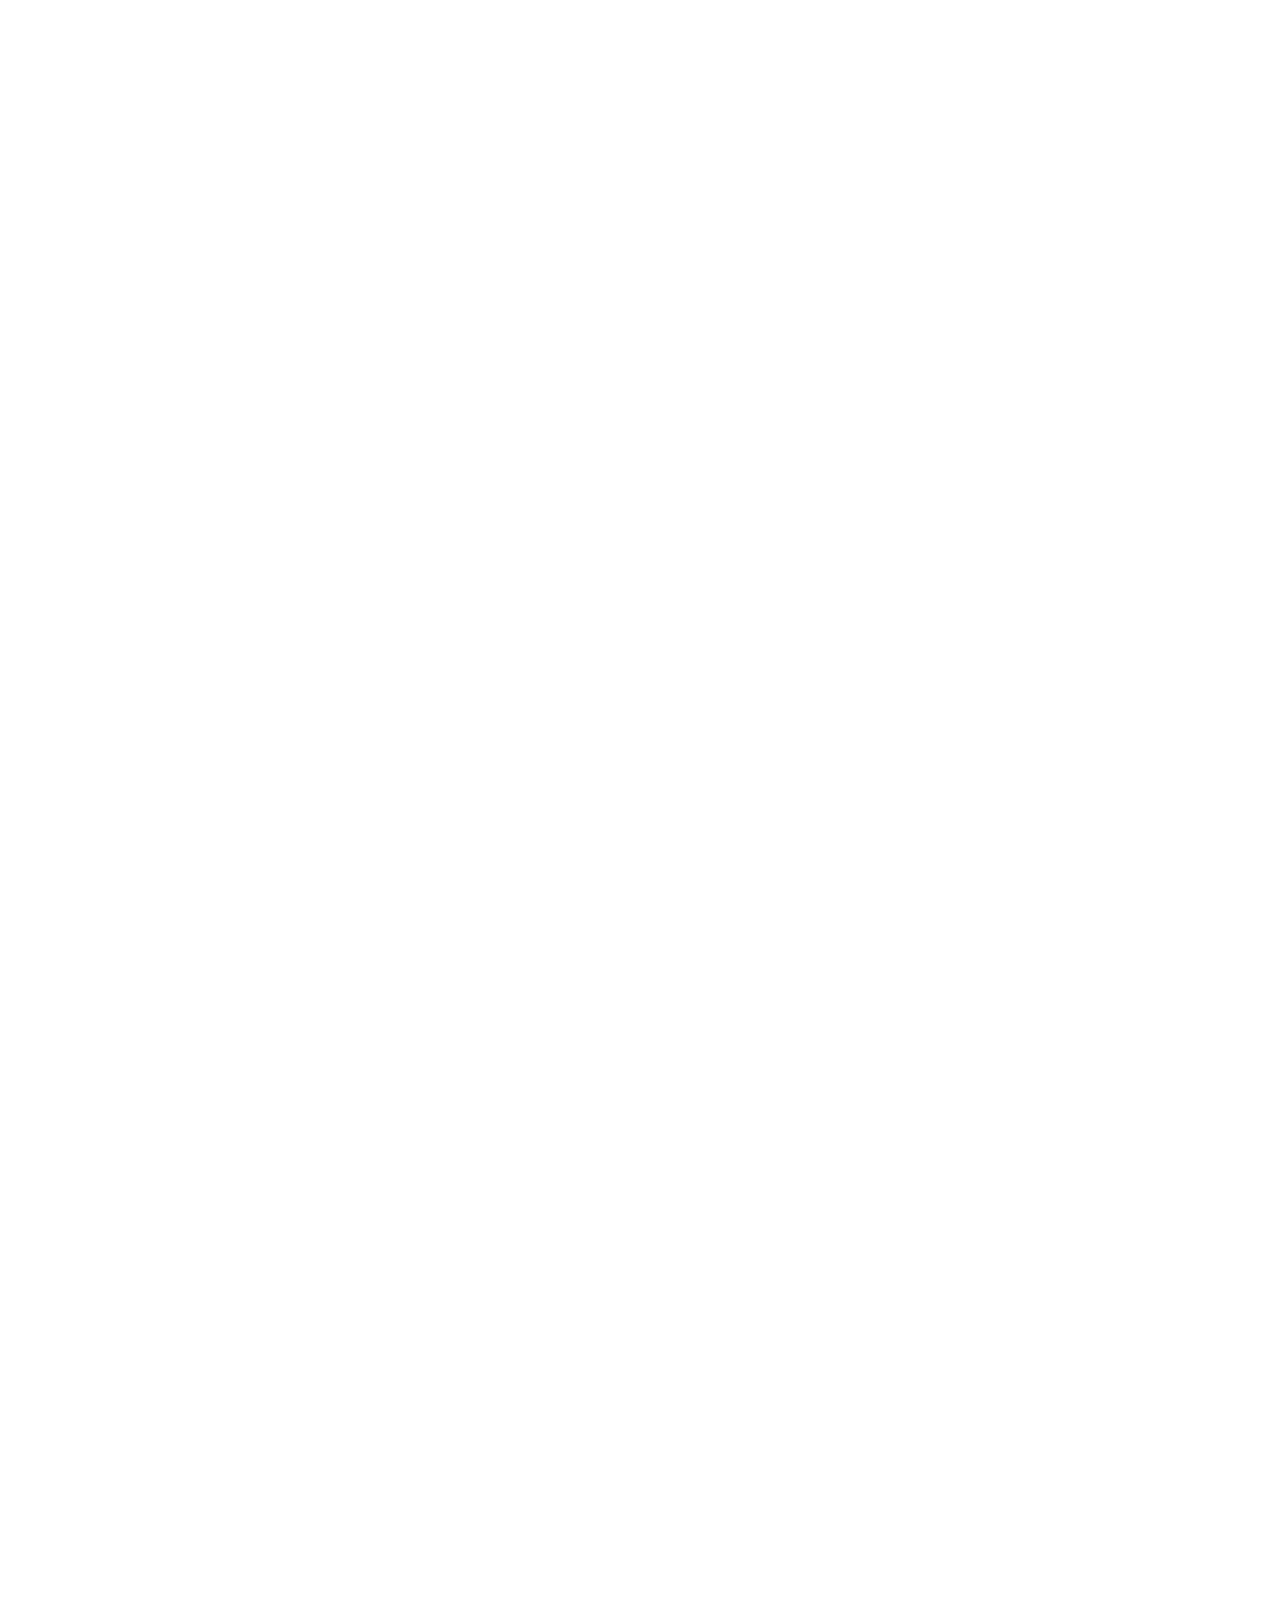
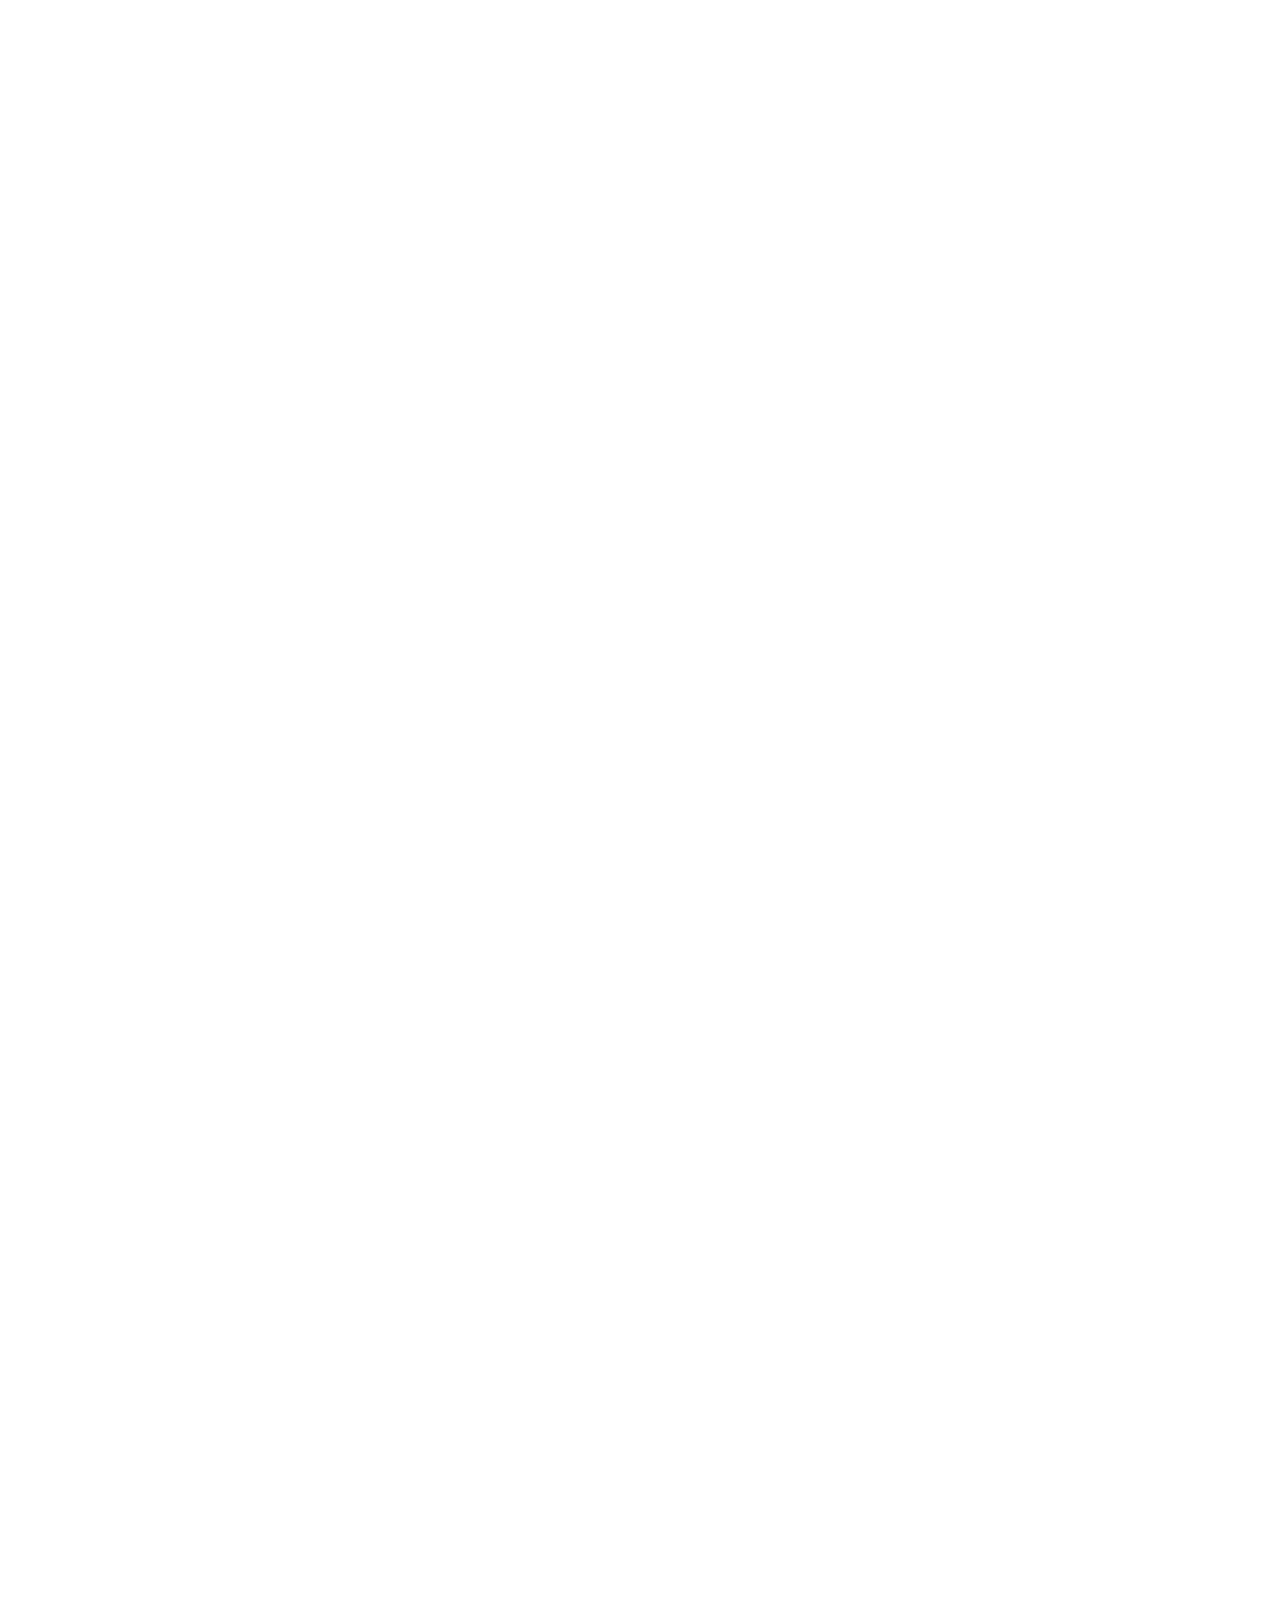
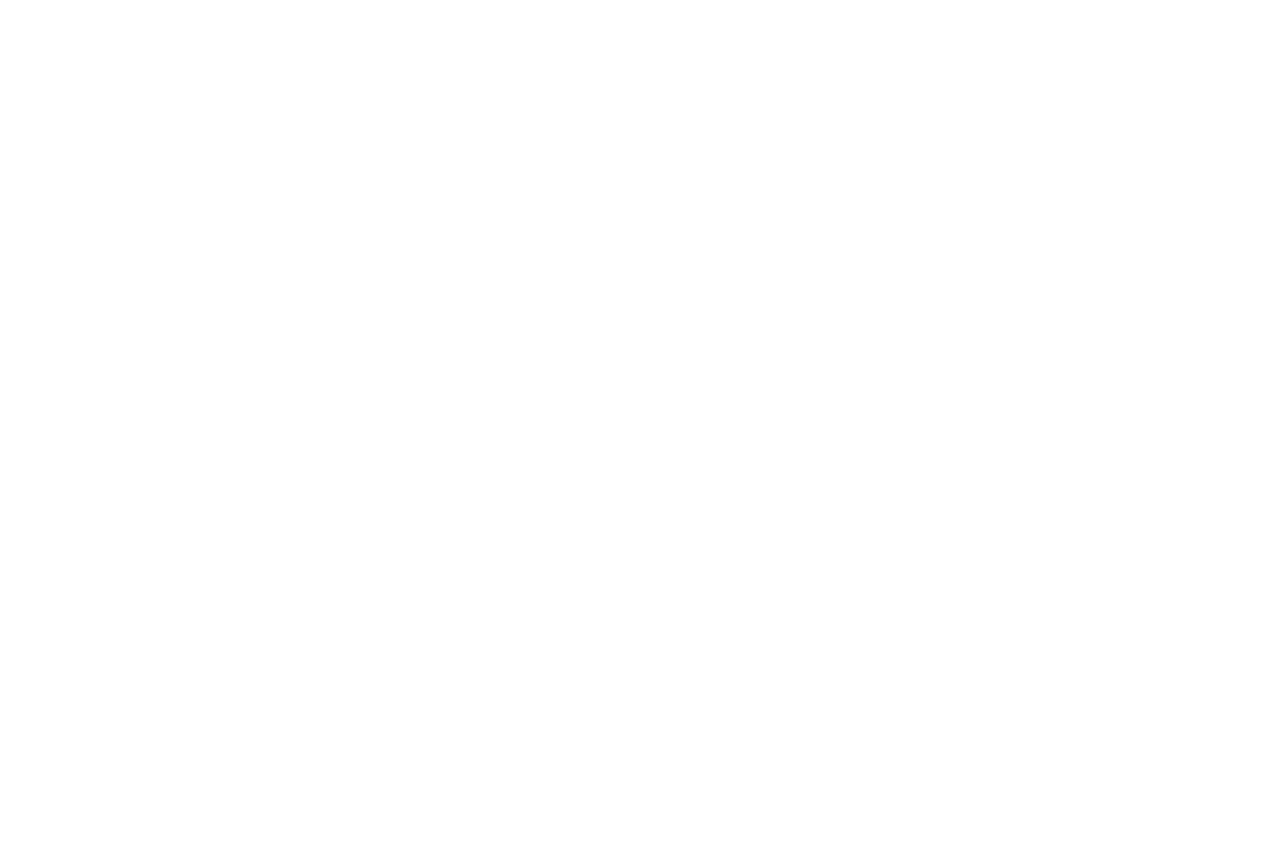
==== commit 21503a63: "Text transormation change" ====
--- a/Index.html
+++ b/Index.html
@@ -98,11 +98,11 @@
         </video>
         <div class="container">
           <div class="row">
-            <div class="col-md-8 col-lg-6">
+            <div class="col-md-8 col-lg-8">
               <div class="banner-intro">
                 <h1>
                   Vector Space Biosciences is driving discovery for the benefit of all humankind. VECTOR SPACE BIOSCIENCES IS
-                  <span class="text-yellow">DRIVING DISCOVERY</span> FOR THE BENEFIT OF ALL HUMANKIND.
+                  <span class="text-yellow">Driving Discovery</span>For the benefit of all Humankind.
                 </h1>
                 <p>
                   We’re enhancing the interpretation of biological research by detecting hidden relationships to accelerate discoveries, innovation
@@ -155,7 +155,7 @@
           <div class="row">
             <div class="col-md-5">
               <div class="banner-intro">
-                <h2 class="comman-banner-title">THE <span class="text-blue">SOLUTION</span></h2>
+                <h2 class="comman-banner-title">The<span class="text-blue">Solution</span></h2>
                 <p class="mb-4">
                   Enhance the interpretation and understanding of relationships within space bioscience research through language modeling, real time
                   visualizations, and a network of leading scientific collaborators to inform and shape work in the field.
@@ -173,7 +173,7 @@
           <div class="row">
             <div class="col-md-5">
               <div class="banner-intro">
-                <h2 class="comman-banner-title">THE <span class="text-yellow">PURPOSE</span></h2>
+                <h2 class="comman-banner-title">The <span class="text-yellow">Purpose</span></h2>
                 <p class="mb-4">
                   Advancements and innovations in space biosciences that unlock access to deeper space exploration will also result in products and
                   services on earth ranging from therapies for diseases such as cancer through personalized medicine for all mankind.
@@ -191,7 +191,7 @@
           <div class="row home-technology-section">
             <div class="col-12">
               <div class="banner-intro">
-                <h2 class="comman-banner-title">Our <span class="text-purple">TECHNOLOGY</span></h2>
+                <h2 class="comman-banner-title">Our <span class="text-purple">Technology</span></h2>
               </div>
               <div class="technology-wrap">
                 <div class="row justify-content-between">
@@ -201,7 +201,7 @@
                         <img src="images/relationship.svg" alt="" />
                       </div>
                       <div class="box-content">
-                        <h5>HIDDEN RELATIONSHIPS</h5>
+                        <h5>Hidden Relationship</h5>
                         <p>
                           Enhanced interpretations of biological research by detecting hidden relationships to accelerate discoveries and innovation.
                         </p>
@@ -214,7 +214,7 @@
                         <img src="images/context-controlled.svg" alt="" />
                       </div>
                       <div class="box-content">
-                        <h5>CONTEXT CONTROLLED</h5>
+                        <h5>Context Controlled</h5>
                         <p>
                           Deep analysis of global trends in peer-reviewed, published, scientific papers, as well as in patents, news, internet data,
                           and research.
@@ -228,7 +228,7 @@
                         <img src="images/real-time.svg" alt="" />
                       </div>
                       <div class="box-content">
-                        <h5>REAL-TIME AT SCALE</h5>
+                        <h5>Real-Time at Scale</h5>
                         <p>Information is processed as it’s published from leading and widespread news and publishing sources.</p>
                       </div>
                     </div>
@@ -239,7 +239,7 @@
                         <img src="images/proven-publish.svg" alt="" />
                       </div>
                       <div class="box-content">
-                        <h5>PROVEN AND PUBLISHED</h5>
+                        <h5>Proven and Published</h5>
                         <p>Algorithms based on variants on patent success within advanced NLP/NLU and ML (Machine Learning) applications.</p>
                       </div>
                     </div>
@@ -258,7 +258,7 @@
           <div class="row">
             <div class="col-md-12">
               <div class="banner-intro">
-                <h2 class="comman-banner-title">SCIENTIFIC <span class="text-blue">COLLABORATORS</span></h2>
+                <h2 class="comman-banner-title">Scientific<span class="text-blue"> Collaborators</span></h2>
               </div>
             </div>
           </div>
--- a/css/style.css
+++ b/css/style.css
@@ -77,7 +77,7 @@
 
 .btn {
   border-radius: 40px;
-  text-transform: uppercase;
+  text-transform: capitalize;
   padding: 8px 25px;
   font-family: "Trade Gothic Next LT Pro Cn";
 }
@@ -164,7 +164,7 @@
   line-height: 52px;
   font-size: 60px;
   font-family: "TradeGothicNextLTProBdCn";
-  text-transform: uppercase;
+  text-transform: capitalize;
 }
 
 .comman-banner-title.text-purple-color {
@@ -245,7 +245,7 @@
   font-size: 18px;
   font-weight: 700;
   margin-bottom: 0;
-  text-transform: uppercase;
+  text-transform: capitalize;
 }
 
 @media screen and (max-width: 767px) {
@@ -280,7 +280,7 @@
   color: #f4ec7e;
   font: normal normal bold 16px/20px Trade Gothic Next LT Pro Cn;
   color: #f4ec7e;
-  text-transform: uppercase;
+  text-transform: capitalize;
   opacity: 1;
 }
 
@@ -429,7 +429,7 @@
   font-size: 18px;
   font-weight: 700;
   margin-bottom: 0;
-  text-transform: uppercase;
+  text-transform: capitalize;
 }
 
 footer .footer-top .footer-menu-list {
@@ -460,13 +460,13 @@
 footer .footer-top .footer-menu-list li a {
   font: normal normal bold 16px/20px Trade Gothic Next LT Pro Cn;
   color: #f4ec7e;
-  text-transform: uppercase;
+  text-transform: capitalize;
   text-decoration: none;
 }
 
 footer .footer-top .footer-right h6 {
   font-size: 20px;
-  text-transform: uppercase;
+  text-transform: capitalize;
   color: #ffffff;
   margin-bottom: 15px;
 }
@@ -593,7 +593,7 @@
 footer .footer-bottom .footer-privacy a h6 {
   font: normal normal normal 13px/17px Trade Gothic Next LT Pro Cn;
   color: #f4ec7e;
-  text-transform: uppercase;
+  text-transform: capitalize;
   margin-right: 17px;
   margin-bottom: 0;
 }
@@ -821,7 +821,7 @@
   margin-bottom: 40px;
   line-height: 52px;
   font-family: "TradeGothicNextLTProBdCn";
-  text-transform: uppercase;
+  text-transform: capitalize;
 }
 
 @media screen and (max-width: 576px) {
@@ -902,7 +902,7 @@
   bottom: 10%;
   left: 0;
   right: 0;
-  text-transform: uppercase;
+  text-transform: capitalize;
   font-family: "TradeGothicNextLTProBdCn";
 }
 
@@ -1066,7 +1066,7 @@
 
 .icon-box {
   margin-top: 50px;
-  max-width: 400px;
+  max-width: 500px;
 }
 
 @media screen and (max-width: 576px) {
@@ -1096,7 +1096,7 @@
 
 .icon-box .box-content h5 {
   color: #fff;
-  text-transform: uppercase;
+  text-transform: capitalize;
   margin-bottom: 20px;
   font-size: 28px;
 }
@@ -1290,7 +1290,7 @@
   border-right: 0;
   border-left: 0;
   border-radius: 0;
-  text-transform: uppercase;
+  text-transform: capitalize;
   cursor: pointer;
   font-family: "TradeGothicNextLTProBdCn";
   font-size: 20px;
@@ -1375,7 +1375,7 @@
 .contact-section .contact-form form .form-group label {
   font-family: "Trade Gothic Next LT Pro Cn";
   font-weight: bold;
-  text-transform: uppercase;
+  text-transform: capitalize;
   font-size: 16px;
   color: #fff;
 }
@@ -1475,7 +1475,7 @@
 }
 
 .technology-features h5 {
-  text-transform: uppercase;
+  text-transform: capitalize;
   color: #011945;
   font-family: "TradeGothicNextLTProBdCn";
   margin-bottom: 10px;
@@ -1494,7 +1494,7 @@
 }
 
 .cta-section h3 {
-  text-transform: uppercase;
+  text-transform: capitalize;
   color: #fff;
   margin-bottom: 20px;
 }
@@ -1522,7 +1522,7 @@
 
 .contact-info h5 {
   color: #fff;
-  text-transform: uppercase;
+  text-transform: capitalize;
   margin-bottom: 25px;
 }
 
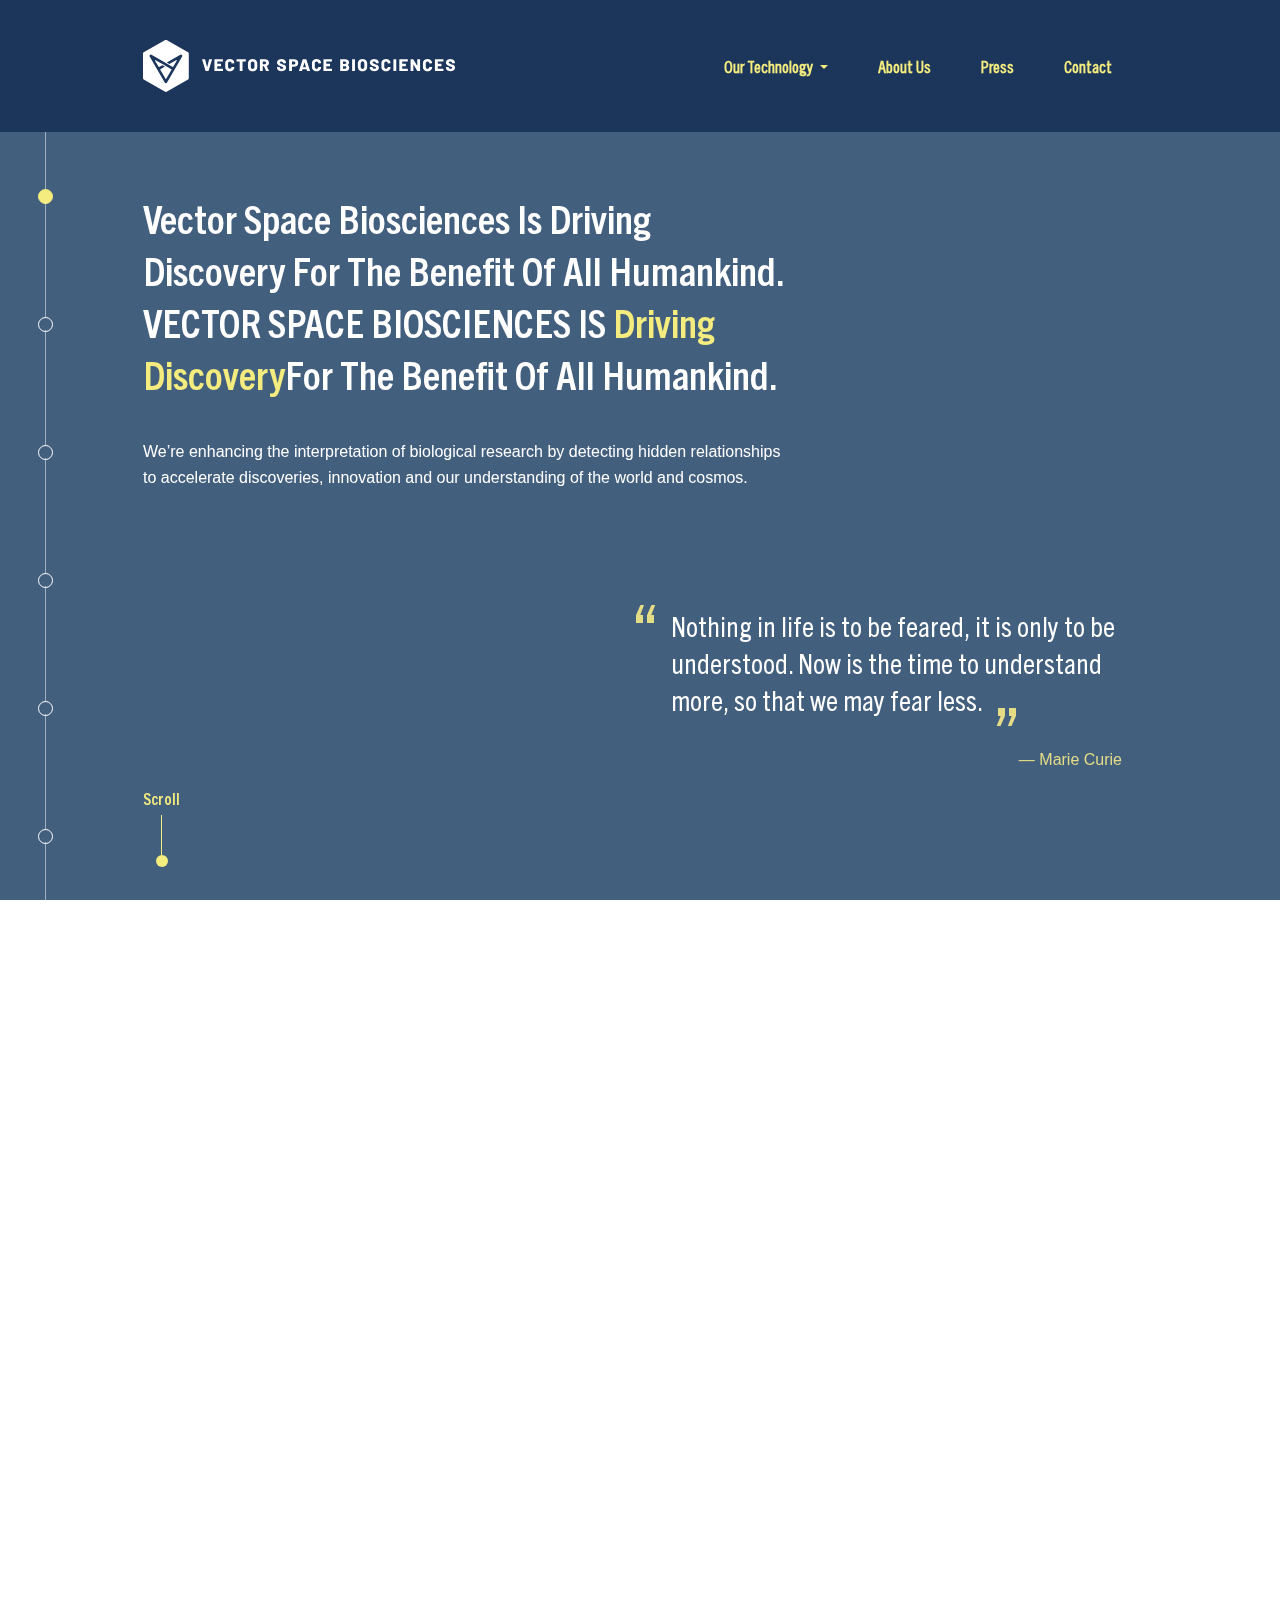
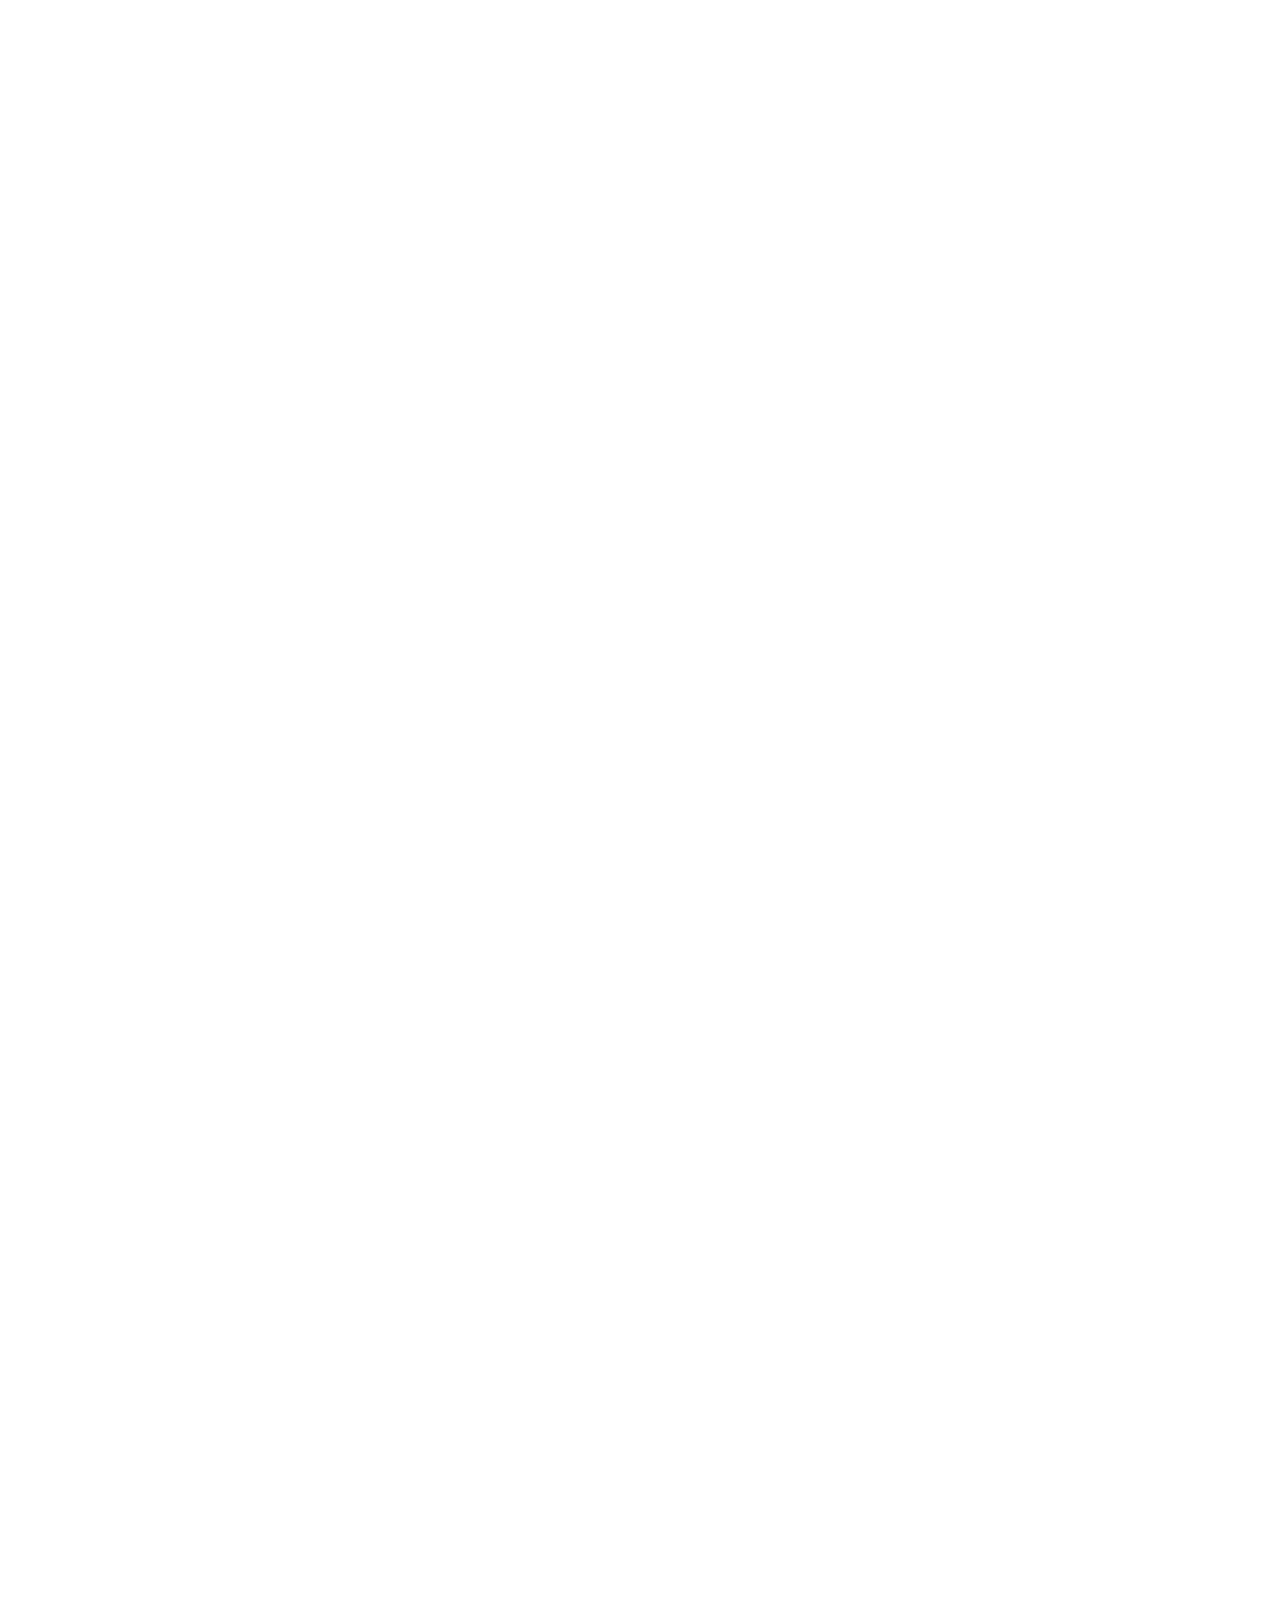
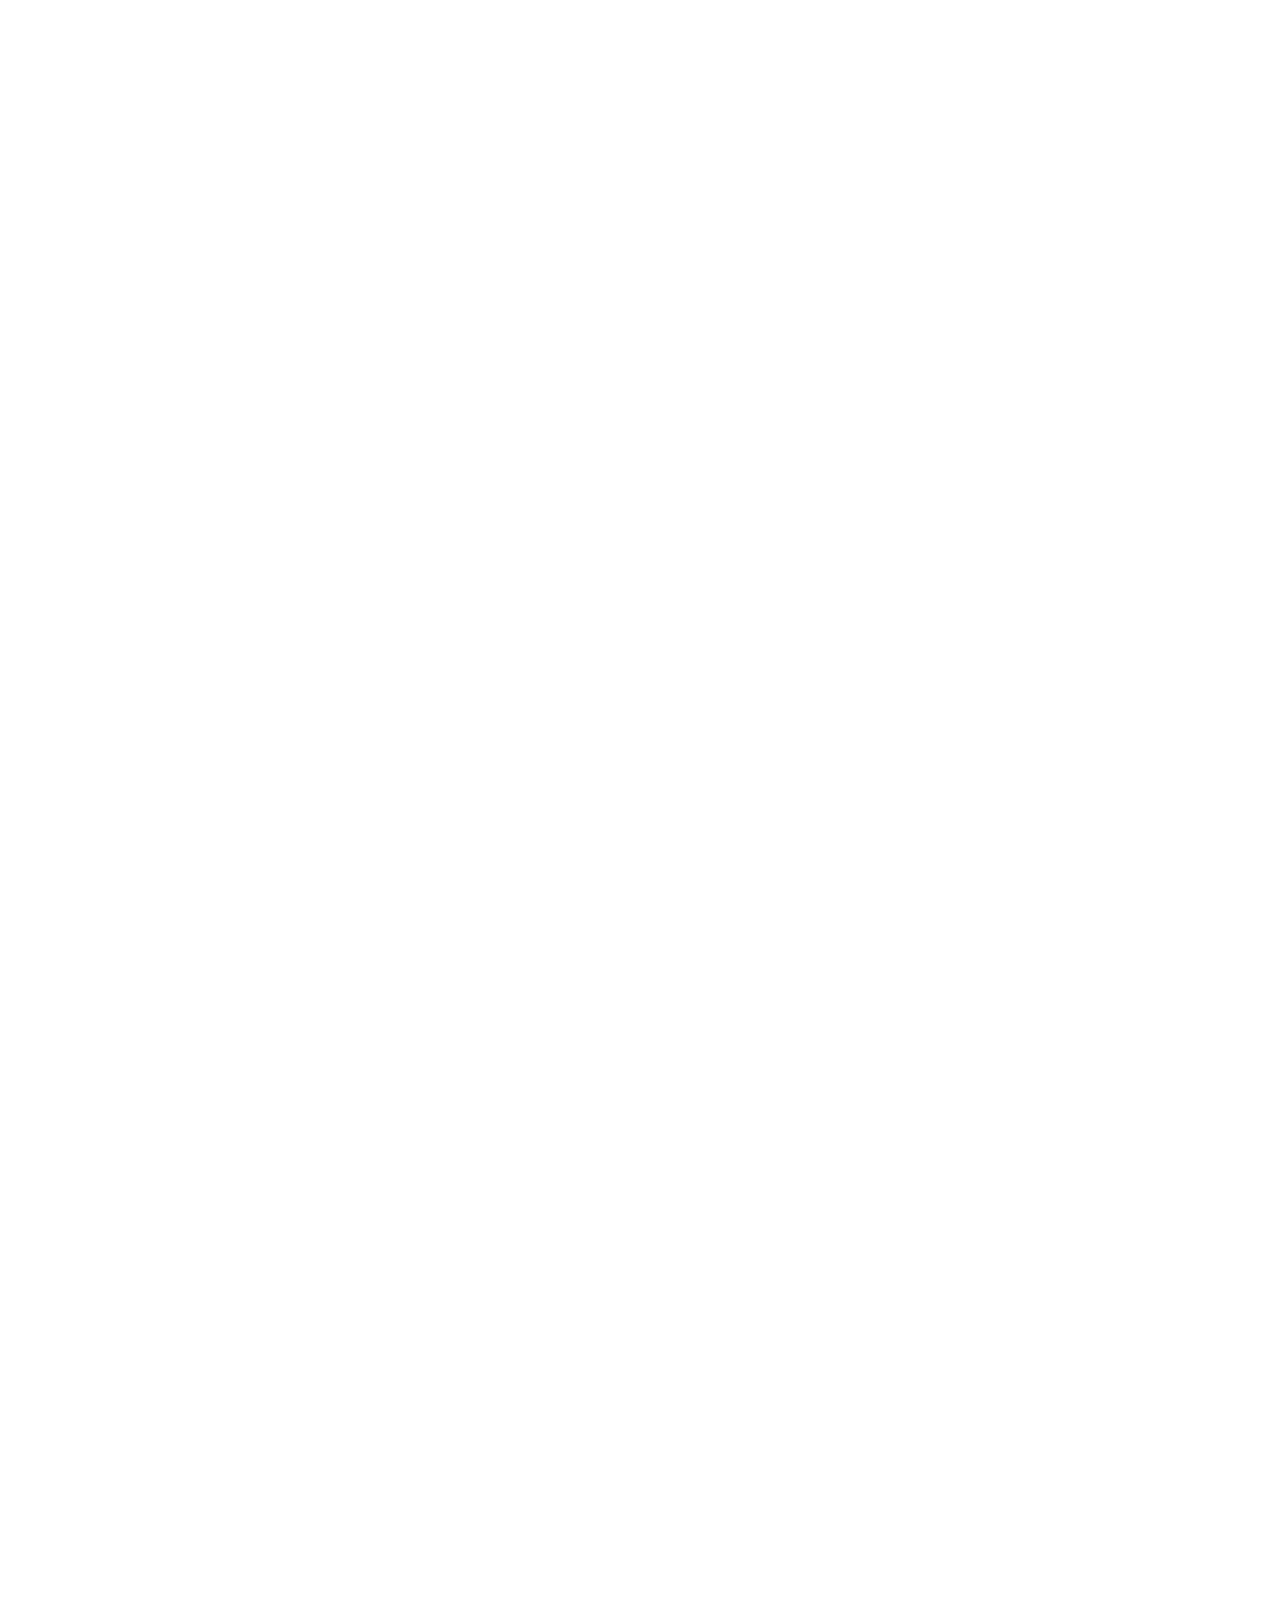
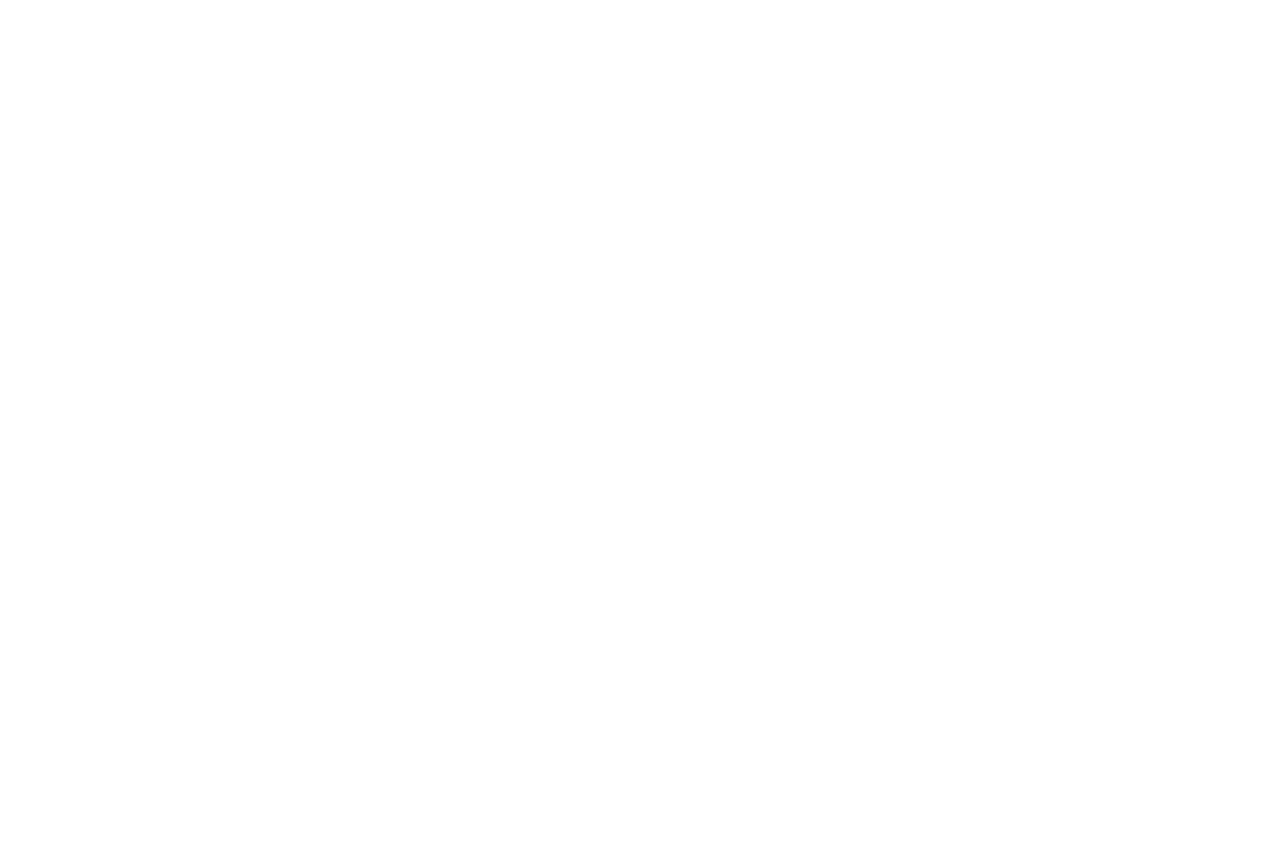
==== commit 0720af57: "Fixed footer in bottom layout" ====
--- a/Index.html
+++ b/Index.html
@@ -37,20 +37,25 @@
           <div class="collapse navbar-collapse" id="headerMenu">
             <ul class="navbar-nav ml-auto">
               <li class="nav-item dropdown">
-                <a
-                  class="nav-link dropdown-toggle"
-                  href="preventdefault();"
-                  id="navbarDropdown"
-                  role="button"
-                  data-toggle="dropdown"
-                  aria-haspopup="true"
-                  aria-expanded="false"
-                >
-                  Our Technology
-                </a>
+                <a class="nav-link dropdown-toggle" href="our-technology.html"> Our Technology </a>
+                <span class="mobile_arrow">
+                  <svg
+                    xmlns="http://www.w3.org/2000/svg"
+                    width="100"
+                    height="100"
+                    viewBox="0 0 24 24"
+                    fill="none"
+                    stroke="#fff"
+                    stroke-width="1.5"
+                    stroke-linecap="round"
+                    stroke-linejoin="round"
+                    class="feather feather-chevron-down"
+                  >
+                    <polyline points="6 9 12 15 18 9"></polyline>
+                  </svg>
+                </span>
                 <div class="dropdown-menu" aria-labelledby="navbarDropdown">
-                  <a class="dropdown-item" href="our-technology.html">Technology</a>
-                  <a class="dropdown-item" href="scientific-collaborators.html">Scientific Collaborators</a>
+                  <a class="dropdown-item" href="scientific-collaborators.html">Applications</a>
                 </div>
               </li>
               <li class="nav-item">
@@ -67,314 +72,316 @@
         </div>
       </nav>
     </header>
+    <div class="content-layout">
+      <div class="fp-dots">
+        <ul id="menu">
+          <li data-menuanchor="driving-discovery" class="active yellow-dot">
+            <a href="#driving-discovery"><span></span></a>
+          </li>
+          <li data-menuanchor="the-challange" class="red-dot">
+            <a href="#the-challange"><span></span></a>
+          </li>
+          <li data-menuanchor="the-solution" class="blue-dot">
+            <a href="#the-solution"><span></span></a>
+          </li>
+          <li data-menuanchor="the-purpose" class="yellow-dot">
+            <a href="#the-purpose"><span></span></a>
+          </li>
+          <li data-menuanchor="our-technology" class="purple-dot">
+            <a href="#our-technology"><span></span></a>
+          </li>
+          <li data-menuanchor="scintific-collaborators" class="blue-dot">
+            <a href="#scintific-collaborators"><span></span></a>
+          </li>
+        </ul>
+      </div>
 
-    <div class="fp-dots">
-      <ul id="menu">
-        <li data-menuanchor="driving-discovery" class="active yellow-dot">
-          <a href="#driving-discovery"><span></span></a>
-        </li>
-        <li data-menuanchor="the-challange" class="red-dot">
-          <a href="#the-challange"><span></span></a>
-        </li>
-        <li data-menuanchor="the-solution" class="blue-dot">
-          <a href="#the-solution"><span></span></a>
-        </li>
-        <li data-menuanchor="the-purpose" class="yellow-dot">
-          <a href="#the-purpose"><span></span></a>
-        </li>
-        <li data-menuanchor="our-technology" class="purple-dot">
-          <a href="#our-technology"><span></span></a>
-        </li>
-        <li data-menuanchor="scintific-collaborators" class="blue-dot">
-          <a href="#scintific-collaborators"><span></span></a>
-        </li>
-      </ul>
+      <div id="fullpage">
+        <div class="section" id="section0">
+          <video class="bg-video" loop muted data-autoplay playsinline>
+            <source src="video/driving_discovery.mp4" type="video/mp4" />
+          </video>
+          <div class="container">
+            <div class="row">
+              <div class="col-md-8 col-lg-8">
+                <div class="banner-intro">
+                  <h1>
+                    Vector Space Biosciences is driving discovery for the benefit of all humankind. VECTOR SPACE BIOSCIENCES IS
+                    <span class="text-yellow">Driving Discovery</span>For the benefit of all Humankind.
+                  </h1>
+                  <p>
+                    We’re enhancing the interpretation of biological research by detecting hidden relationships to accelerate discoveries, innovation
+                    and our understanding of the world and cosmos.
+                  </p>
+                </div>
+              </div>
+            </div>
+
+            <div class="quotes-box-wrapper">
+              <p>Nothing in life is to be feared, it is only to be understood. Now is the time to understand more, so that we may fear less.</p>
+              <label>— Marie Curie</label>
+            </div>
+          </div>
+          <div class="scroll-down">
+            <div class="container">
+              <div class="row">
+                <div class="col-md-7">
+                  <div class="scroll-wrap" data-menuanchor="content2">
+                    <a class="text-yellow" href="#content2">Scroll <span></span></a>
+                  </div>
+                </div>
+              </div>
+            </div>
+          </div>
+        </div>
+        <div class="section" id="section1">
+          <video class="bg-video" loop muted data-autoplay playsinline>
+            <source src="video/the_challenge.mp4" type="video/mp4" />
+          </video>
+          <div class="container">
+            <div class="row">
+              <div class="col-md-5">
+                <div class="banner-intro">
+                  <h2 class="comman-banner-title">THE <span class="text-orange">CHALLENGE</span></h2>
+                  <p class="mb-4">
+                    Working towards biological, material, and chemical solutions to combat the effects of radiation and micro-gravity during deep and
+                    extended space exploration is a requirement for the space industry to meaningfully move beyond lower earth orbit.
+                  </p>
+                </div>
+              </div>
+            </div>
+          </div>
+        </div>
+        <div class="section" id="section2">
+          <video class="bg-video" loop muted data-autoplay playsinline>
+            <source src="video/the_solution.mp4" type="video/mp4" />
+          </video>
+          <div class="container">
+            <div class="row">
+              <div class="col-md-5">
+                <div class="banner-intro">
+                  <h2 class="comman-banner-title">The<span class="text-blue">Solution</span></h2>
+                  <p class="mb-4">
+                    Enhance the interpretation and understanding of relationships within space bioscience research through language modeling, real
+                    time visualizations, and a network of leading scientific collaborators to inform and shape work in the field.
+                  </p>
+                </div>
+              </div>
+            </div>
+          </div>
+        </div>
+        <div class="section" id="section3">
+          <video class="bg-video" loop muted data-autoplay playsinline>
+            <source src="video/the_purpose.mp4" type="video/mp4" />
+          </video>
+          <div class="container">
+            <div class="row">
+              <div class="col-md-5">
+                <div class="banner-intro">
+                  <h2 class="comman-banner-title">The <span class="text-yellow">Purpose</span></h2>
+                  <p class="mb-4">
+                    Advancements and innovations in space biosciences that unlock access to deeper space exploration will also result in products and
+                    services on earth ranging from therapies for diseases such as cancer through personalized medicine for all mankind.
+                  </p>
+                </div>
+              </div>
+            </div>
+          </div>
+        </div>
+        <div class="section" id="section4">
+          <video class="bg-video" loop muted data-autoplay playsinline>
+            <source src="video/our_technologies.mp4" type="video/mp4" />
+          </video>
+          <div class="container">
+            <div class="row home-technology-section">
+              <div class="col-12">
+                <div class="banner-intro">
+                  <h2 class="comman-banner-title">Our <span class="text-purple">Technology</span></h2>
+                </div>
+                <div class="technology-wrap">
+                  <div class="row justify-content-between">
+                    <div class="col-md-6">
+                      <div class="icon-box">
+                        <div class="icon">
+                          <img src="images/relationship.svg" alt="" />
+                        </div>
+                        <div class="box-content">
+                          <h5>Hidden Relationship</h5>
+                          <p>
+                            Enhanced interpretations of biological research by detecting hidden relationships to accelerate discoveries and
+                            innovation.
+                          </p>
+                        </div>
+                      </div>
+                    </div>
+                    <div class="col-md-6">
+                      <div class="icon-box">
+                        <div class="icon">
+                          <img src="images/context-controlled.svg" alt="" />
+                        </div>
+                        <div class="box-content">
+                          <h5>Context Controlled</h5>
+                          <p>
+                            Deep analysis of global trends in peer-reviewed, published, scientific papers, as well as in patents, news, internet data,
+                            and research.
+                          </p>
+                        </div>
+                      </div>
+                    </div>
+                    <div class="col-md-6">
+                      <div class="icon-box">
+                        <div class="icon">
+                          <img src="images/real-time.svg" alt="" />
+                        </div>
+                        <div class="box-content">
+                          <h5>Real-Time at Scale</h5>
+                          <p>Information is processed as it’s published from leading and widespread news and publishing sources.</p>
+                        </div>
+                      </div>
+                    </div>
+                    <div class="col-md-6">
+                      <div class="icon-box">
+                        <div class="icon">
+                          <img src="images/proven-publish.svg" alt="" />
+                        </div>
+                        <div class="box-content">
+                          <h5>Proven and Published</h5>
+                          <p>Algorithms based on variants on patent success within advanced NLP/NLU and ML (Machine Learning) applications.</p>
+                        </div>
+                      </div>
+                    </div>
+                  </div>
+                </div>
+              </div>
+              <div class="col-12 text-center mt-4">
+                <a href="our-technology.html" class="btn btn-white text-purple">Learn more</a>
+              </div>
+            </div>
+          </div>
+        </div>
+        <div class="section background_bg" id="section5" data-img-src="images/collaborators-image.jpeg">
+          <div class="container">
+            <div class="row">
+              <div class="col-md-12">
+                <div class="banner-intro">
+                  <h2 class="comman-banner-title">Scientific<span class="text-blue"> Collaborators</span></h2>
+                </div>
+              </div>
+            </div>
+            <div class="row">
+              <div class="col-12">
+                <div class="scientific-collaborators">
+                  <div class="row justify-content-center">
+                    <div class="col-10">
+                      <div class="row justify-content-between">
+                        <div class="col-6">
+                          <div class="collaborate-logo">
+                            <img src="images/ucl.png" alt="" />
+                          </div>
+                        </div>
+                        <div class="col-6">
+                          <div class="collaborate-logo">
+                            <img src="images/Imperial-college-london.png" alt="" />
+                          </div>
+                        </div>
+                        <div class="col-6">
+                          <div class="collaborate-logo">
+                            <img src="images/microsoft.png" alt="" />
+                          </div>
+                        </div>
+                        <div class="col-6">
+                          <div class="collaborate-logo">
+                            <img src="images/berkley-lab.png" alt="" />
+                          </div>
+                        </div>
+                      </div>
+                    </div>
+                  </div>
+                </div>
+              </div>
+            </div>
+            <div class="row">
+              <div class="col-12 text-center mt-4 pb-5">
+                <a href="scientific-collaborators.html" class="btn btn-white">Learn more</a>
+              </div>
+            </div>
+          </div>
+        </div>
+        <footer class="section fp-auto-height" id="section6">
+          <div class="footer-top">
+            <div class="container">
+              <div class="row align-items-end">
+                <div class="col-md-6">
+                  <div class="footer-brand">
+                    <a href="index.html" title="Vector Space">
+                      <img src="images/logo.svg" alt="Vector Space" />
+                    </a>
+                  </div>
+                  <ul class="footer-menu-list">
+                    <li><a href="our-technology.html">Our Technology</a></li>
+                    <li><a href="scientific-collaborators.html">Applications</a></li>
+                    <li><a href="about-us.html">About us</a></li>
+                    <li><a href="press.html">Press</a></li>
+                    <li><a href="contact.html">Contact</a></li>
+                  </ul>
+                </div>
+                <div class="col-md-6">
+                  <div class="footer-right">
+                    <h6>Stay in <span>Touch</span></h6>
+                    <form action="">
+                      <div class="footer-form">
+                        <input type="text" name="mail" placeholder="Email Address" class="form-control email-input" />
+                        <button type="submit" class="btn btn-white">Subscribe</button>
+                      </div>
+                    </form>
+                    <ul class="social-list">
+                      <li><a href="javascript:;">M</a></li>
+                      <li>
+                        <a href="javascript:;"><i class="fab fa-reddit-alien"></i></a>
+                      </li>
+                      <li>
+                        <a href="javascript:;"><i class="fab fa-twitter"></i></a>
+                      </li>
+                      <li>
+                        <a href="javascript:;"><i class="fab fa-discord"></i></a>
+                      </li>
+                      <li>
+                        <a href="javascript:;"><i class="fab fa-telegram-plane"></i></a>
+                      </li>
+                    </ul>
+                  </div>
+                </div>
+              </div>
+            </div>
+          </div>
+          <div class="footer-bottom">
+            <div class="container">
+              <div class="row align-items-center">
+                <div class="col-md-6">
+                  <div class="footer-privacy mb-3 mb-md-0">
+                    <a href="javascript:;">
+                      <h6>Privacy Policy</h6>
+                    </a>
+                    <a href="javascript:;">
+                      <h6>TERMS + CONDITIONS</h6>
+                    </a>
+                  </div>
+                </div>
+                <div class="col-md-6">
+                  <div class="footer-privacy">
+                    <a href="javascript:;">
+                      <h6>©2022 VECTOR SPACE BIOSCIENCES. ALL RIGHTS RESERVED WORLDWIDE. SITE BY SKAGGS</h6>
+                    </a>
+                  </div>
+                </div>
+              </div>
+            </div>
+          </div>
+        </footer>
+      </div>
     </div>
-
-    <div id="fullpage">
-      <div class="section" id="section0">
-        <video class="bg-video" loop muted data-autoplay playsinline>
-          <source src="video/driving_discovery.mp4" type="video/mp4" />
-        </video>
-        <div class="container">
-          <div class="row">
-            <div class="col-md-8 col-lg-8">
-              <div class="banner-intro">
-                <h1>
-                  Vector Space Biosciences is driving discovery for the benefit of all humankind. VECTOR SPACE BIOSCIENCES IS
-                  <span class="text-yellow">Driving Discovery</span>For the benefit of all Humankind.
-                </h1>
-                <p>
-                  We’re enhancing the interpretation of biological research by detecting hidden relationships to accelerate discoveries, innovation
-                  and our understanding of the world and cosmos.
-                </p>
-              </div>
-            </div>
-          </div>
-
-          <div class="quotes-box-wrapper">
-            <p>Nothing in life is to be feared, it is only to be understood. Now is the time to understand more, so that we may fear less.</p>
-            <label>— Marie Curie</label>
-          </div>
-        </div>
-        <div class="scroll-down">
-          <div class="container">
-            <div class="row">
-              <div class="col-md-7">
-                <div class="scroll-wrap" data-menuanchor="content2">
-                  <a class="text-yellow" href="#content2">Scroll <span></span></a>
-                </div>
-              </div>
-            </div>
-          </div>
-        </div>
-      </div>
-      <div class="section" id="section1">
-        <video class="bg-video" loop muted data-autoplay playsinline>
-          <source src="video/the_challenge.mp4" type="video/mp4" />
-        </video>
-        <div class="container">
-          <div class="row">
-            <div class="col-md-5">
-              <div class="banner-intro">
-                <h2 class="comman-banner-title">THE <span class="text-orange">CHALLENGE</span></h2>
-                <p class="mb-4">
-                  Working towards biological, material, and chemical solutions to combat the effects of radiation and micro-gravity during deep and
-                  extended space exploration is a requirement for the space industry to meaningfully move beyond lower earth orbit.
-                </p>
-              </div>
-            </div>
-          </div>
-        </div>
-      </div>
-      <div class="section" id="section2">
-        <video class="bg-video" loop muted data-autoplay playsinline>
-          <source src="video/the_solution.mp4" type="video/mp4" />
-        </video>
-        <div class="container">
-          <div class="row">
-            <div class="col-md-5">
-              <div class="banner-intro">
-                <h2 class="comman-banner-title">The<span class="text-blue">Solution</span></h2>
-                <p class="mb-4">
-                  Enhance the interpretation and understanding of relationships within space bioscience research through language modeling, real time
-                  visualizations, and a network of leading scientific collaborators to inform and shape work in the field.
-                </p>
-              </div>
-            </div>
-          </div>
-        </div>
-      </div>
-      <div class="section" id="section3">
-        <video class="bg-video" loop muted data-autoplay playsinline>
-          <source src="video/the_purpose.mp4" type="video/mp4" />
-        </video>
-        <div class="container">
-          <div class="row">
-            <div class="col-md-5">
-              <div class="banner-intro">
-                <h2 class="comman-banner-title">The <span class="text-yellow">Purpose</span></h2>
-                <p class="mb-4">
-                  Advancements and innovations in space biosciences that unlock access to deeper space exploration will also result in products and
-                  services on earth ranging from therapies for diseases such as cancer through personalized medicine for all mankind.
-                </p>
-              </div>
-            </div>
-          </div>
-        </div>
-      </div>
-      <div class="section" id="section4">
-        <video class="bg-video" loop muted data-autoplay playsinline>
-          <source src="video/our_technologies.mp4" type="video/mp4" />
-        </video>
-        <div class="container">
-          <div class="row home-technology-section">
-            <div class="col-12">
-              <div class="banner-intro">
-                <h2 class="comman-banner-title">Our <span class="text-purple">Technology</span></h2>
-              </div>
-              <div class="technology-wrap">
-                <div class="row justify-content-between">
-                  <div class="col-md-6">
-                    <div class="icon-box">
-                      <div class="icon">
-                        <img src="images/relationship.svg" alt="" />
-                      </div>
-                      <div class="box-content">
-                        <h5>Hidden Relationship</h5>
-                        <p>
-                          Enhanced interpretations of biological research by detecting hidden relationships to accelerate discoveries and innovation.
-                        </p>
-                      </div>
-                    </div>
-                  </div>
-                  <div class="col-md-6">
-                    <div class="icon-box">
-                      <div class="icon">
-                        <img src="images/context-controlled.svg" alt="" />
-                      </div>
-                      <div class="box-content">
-                        <h5>Context Controlled</h5>
-                        <p>
-                          Deep analysis of global trends in peer-reviewed, published, scientific papers, as well as in patents, news, internet data,
-                          and research.
-                        </p>
-                      </div>
-                    </div>
-                  </div>
-                  <div class="col-md-6">
-                    <div class="icon-box">
-                      <div class="icon">
-                        <img src="images/real-time.svg" alt="" />
-                      </div>
-                      <div class="box-content">
-                        <h5>Real-Time at Scale</h5>
-                        <p>Information is processed as it’s published from leading and widespread news and publishing sources.</p>
-                      </div>
-                    </div>
-                  </div>
-                  <div class="col-md-6">
-                    <div class="icon-box">
-                      <div class="icon">
-                        <img src="images/proven-publish.svg" alt="" />
-                      </div>
-                      <div class="box-content">
-                        <h5>Proven and Published</h5>
-                        <p>Algorithms based on variants on patent success within advanced NLP/NLU and ML (Machine Learning) applications.</p>
-                      </div>
-                    </div>
-                  </div>
-                </div>
-              </div>
-            </div>
-            <div class="col-12 text-center mt-4">
-              <a href="our-technology.html" class="btn btn-white text-purple">Learn more</a>
-            </div>
-          </div>
-        </div>
-      </div>
-      <div class="section background_bg" id="section5" data-img-src="images/collaborators-image.jpeg">
-        <div class="container">
-          <div class="row">
-            <div class="col-md-12">
-              <div class="banner-intro">
-                <h2 class="comman-banner-title">Scientific<span class="text-blue"> Collaborators</span></h2>
-              </div>
-            </div>
-          </div>
-          <div class="row">
-            <div class="col-12">
-              <div class="scientific-collaborators">
-                <div class="row justify-content-center">
-                  <div class="col-10">
-                    <div class="row justify-content-between">
-                      <div class="col-6">
-                        <div class="collaborate-logo">
-                          <img src="images/ucl.png" alt="" />
-                        </div>
-                      </div>
-                      <div class="col-6">
-                        <div class="collaborate-logo">
-                          <img src="images/Imperial-college-london.png" alt="" />
-                        </div>
-                      </div>
-                      <div class="col-6">
-                        <div class="collaborate-logo">
-                          <img src="images/microsoft.png" alt="" />
-                        </div>
-                      </div>
-                      <div class="col-6">
-                        <div class="collaborate-logo">
-                          <img src="images/berkley-lab.png" alt="" />
-                        </div>
-                      </div>
-                    </div>
-                  </div>
-                </div>
-              </div>
-            </div>
-          </div>
-          <div class="row">
-            <div class="col-12 text-center mt-4 pb-5">
-              <a href="scientific-collaborators.html" class="btn btn-white">Learn more</a>
-            </div>
-          </div>
-        </div>
-      </div>
-      <footer class="section fp-auto-height" id="section6">
-        <div class="footer-top">
-          <div class="container">
-            <div class="row align-items-end">
-              <div class="col-md-6">
-                <div class="footer-brand">
-                  <a href="index.html" title="Vector Space">
-                    <img src="images/logo.svg" alt="Vector Space" />
-                  </a>
-                </div>
-                <ul class="footer-menu-list">
-                  <li><a href="our-technology.html">Our Technology</a></li>
-                  <li><a href="scientific-collaborators.html">Applications</a></li>
-                  <li><a href="about-us.html">About us</a></li>
-                  <li><a href="press.html">Press</a></li>
-                  <li><a href="contact.html">Contact</a></li>
-                </ul>
-              </div>
-              <div class="col-md-6">
-                <div class="footer-right">
-                  <h6>Stay in <span>Touch</span></h6>
-                  <form action="">
-                    <div class="footer-form">
-                      <input type="text" name="mail" placeholder="Email Address" class="form-control email-input" />
-                      <button type="submit" class="btn btn-white">Subscribe</button>
-                    </div>
-                  </form>
-                  <ul class="social-list">
-                    <li><a href="javascript:;">M</a></li>
-                    <li>
-                      <a href="javascript:;"><i class="fab fa-reddit-alien"></i></a>
-                    </li>
-                    <li>
-                      <a href="javascript:;"><i class="fab fa-twitter"></i></a>
-                    </li>
-                    <li>
-                      <a href="javascript:;"><i class="fab fa-discord"></i></a>
-                    </li>
-                    <li>
-                      <a href="javascript:;"><i class="fab fa-telegram-plane"></i></a>
-                    </li>
-                  </ul>
-                </div>
-              </div>
-            </div>
-          </div>
-        </div>
-        <div class="footer-bottom">
-          <div class="container">
-            <div class="row align-items-center">
-              <div class="col-md-6">
-                <div class="footer-privacy mb-3 mb-md-0">
-                  <a href="javascript:;">
-                    <h6>Privacy Policy</h6>
-                  </a>
-                  <a href="javascript:;">
-                    <h6>TERMS + CONDITIONS</h6>
-                  </a>
-                </div>
-              </div>
-              <div class="col-md-6">
-                <div class="footer-privacy">
-                  <a href="javascript:;">
-                    <h6>©2022 VECTOR SPACE BIOSCIENCES. ALL RIGHTS RESERVED WORLDWIDE. SITE BY SKAGGS</h6>
-                  </a>
-                </div>
-              </div>
-            </div>
-          </div>
-        </div>
-      </footer>
-    </div>
-
     <script src="js/jquery-3.6.0.min.js"></script>
+    <script type="text/javascript" src="js/jquery-migrate-1.4.1.min.js"></script>
     <script src="js/bootstrap.min.js"></script>
     <script src="js/popper.min.js"></script>
     <script type="text/javascript" src="js/fullpage.min.js"></script>
--- a/css/style.css
+++ b/css/style.css
@@ -11,11 +11,21 @@
 }
 
 body {
+  position: relative;
   margin: 0;
   padding: 0;
   -webkit-box-sizing: border-box;
           box-sizing: border-box;
   font-family: "Montserrat", sans-serif;
+  min-height: 100vh;
+  height: 100%;
+  display: -webkit-box;
+  display: -ms-flexbox;
+  display: flex;
+  -webkit-box-orient: vertical;
+  -webkit-box-direction: normal;
+      -ms-flex-direction: column;
+          flex-direction: column;
 }
 
 body.background-blur > *:not(header) {
@@ -202,6 +212,19 @@
   min-height: 100vh;
 }
 
+.content-layout {
+  display: -webkit-box;
+  display: -ms-flexbox;
+  display: flex;
+  -webkit-box-orient: vertical;
+  -webkit-box-direction: normal;
+      -ms-flex-direction: column;
+          flex-direction: column;
+  -webkit-box-flex: 1;
+      -ms-flex: 1 1;
+          flex: 1 1;
+}
+
 header .navbar {
   background: rgba(1, 25, 69, 0.6) 0% 0% no-repeat padding-box;
   opacity: 1;
@@ -210,7 +233,7 @@
           backdrop-filter: blur(6px);
 }
 
-@media screen and (max-width: 767px) {
+@media screen and (max-width: 1024px) {
   header .navbar .container {
     max-width: 100%;
   }
@@ -284,6 +307,12 @@
   opacity: 1;
 }
 
+@media screen and (max-width: 1440px) {
+  header .navbar .navbar-nav li a.nav-link {
+    padding: 10px 25px;
+  }
+}
+
 @media screen and (max-width: 1024px) {
   header .navbar .navbar-nav li a.nav-link {
     padding: 10px 15px;
@@ -300,9 +329,52 @@
   color: #fff;
 }
 
+header .navbar .navbar-nav li a.active + .mobile_arrow svg {
+  stroke: #fff;
+}
+
+header .navbar .navbar-nav li.dropdown-open .dropdown-menu {
+  display: block;
+}
+
+header .navbar .navbar-nav li.dropdown .mobile_arrow {
+  display: none;
+}
+
+header .navbar .navbar-nav li.dropdown .mobile_arrow svg {
+  width: 25px;
+  height: 25px;
+  stroke: #f4ec7e;
+}
+
+@media screen and (max-width: 767px) {
+  header .navbar .navbar-nav li.dropdown .mobile_arrow {
+    display: block;
+    position: absolute;
+    top: 15px;
+    right: 0;
+  }
+}
+
+header .navbar .navbar-nav li.dropdown .dropdown-toggle {
+  position: relative;
+}
+
+@media screen and (max-width: 767px) {
+  header .navbar .navbar-nav li.dropdown .dropdown-toggle::after {
+    display: none;
+  }
+}
+
 header .navbar .navbar-nav li.dropdown.show .dropdown-toggle::after {
   -webkit-transform: rotate(180deg);
           transform: rotate(180deg);
+}
+
+header .navbar .navbar-nav li.dropdown.show .dropdown-toggle:focus-visible {
+  -webkit-box-shadow: none;
+          box-shadow: none;
+  outline: none;
 }
 
 @media screen and (max-width: 768px) {
@@ -1261,6 +1333,138 @@
   max-width: 100%;
   margin: 0 auto;
   display: table;
+}
+
+.our-technology-slider {
+  padding: 0;
+  height: 100%;
+  position: relative;
+}
+
+.our-technology-slider .item {
+  height: calc(100vh - 128px);
+}
+
+.our-technology-slider .item .technology-item {
+  display: -webkit-box;
+  display: -ms-flexbox;
+  display: flex;
+  -webkit-box-align: center;
+      -ms-flex-align: center;
+          align-items: center;
+  height: 100%;
+}
+
+.our-technology-slider .slick-dots {
+  position: absolute;
+  z-index: 100;
+  -webkit-transform: none;
+          transform: none;
+  bottom: 0;
+  display: -webkit-box;
+  display: -ms-flexbox;
+  display: flex;
+  -webkit-box-align: center;
+      -ms-flex-align: center;
+          align-items: center;
+  -webkit-box-pack: center;
+      -ms-flex-pack: center;
+          justify-content: center;
+}
+
+@media screen and (min-width: 768px) {
+  .our-technology-slider .slick-dots {
+    top: 0px;
+    left: 3%;
+    -webkit-box-orient: vertical;
+    -webkit-box-direction: normal;
+        -ms-flex-direction: column;
+            flex-direction: column;
+  }
+}
+
+@media screen and (max-width: 767px) {
+  .our-technology-slider .slick-dots {
+    bottom: 5%;
+    right: 0;
+    left: 0;
+  }
+}
+
+.our-technology-slider .slick-dots li {
+  position: relative;
+  display: -webkit-box;
+  display: -ms-flexbox;
+  display: flex;
+  -webkit-box-align: center;
+      -ms-flex-align: center;
+          align-items: center;
+  margin-top: 15px;
+  margin-right: 5px;
+  margin-left: 5px;
+}
+
+@media screen and (min-width: 768px) {
+  .our-technology-slider .slick-dots li {
+    height: 100%;
+    margin: 0;
+  }
+}
+
+@media screen and (min-width: 768px) {
+  .our-technology-slider .slick-dots li::before, .our-technology-slider .slick-dots li::after {
+    content: "";
+    position: absolute;
+    left: 7px;
+    height: calc(50% - 6px);
+    width: 1px;
+    background-color: rgba(255, 255, 255, 0.5);
+  }
+}
+
+.our-technology-slider .slick-dots li::before {
+  top: 0;
+}
+
+.our-technology-slider .slick-dots li::after {
+  bottom: 0;
+}
+
+.our-technology-slider .slick-dots li button {
+  display: -webkit-box;
+  display: -ms-flexbox;
+  display: flex;
+  -webkit-box-align: center;
+      -ms-flex-align: center;
+          align-items: center;
+  position: relative;
+  border-radius: 100%;
+  width: 15px;
+  height: 15px;
+  background-color: transparent;
+  border: 1px solid #fff;
+  margin: 0;
+  font-size: 0;
+}
+
+.our-technology-slider .slick-dots li:first-child.slick-active button {
+  border-color: #f4ec7e;
+  background-color: #f4ec7e;
+}
+
+.our-technology-slider .slick-dots li:nth-child(2).slick-active button {
+  border-color: #e57d54;
+  background-color: #e57d54;
+}
+
+.our-technology-slider .slick-dots li:nth-child(3).slick-active button {
+  border-color: #729bad;
+  background-color: #729dad;
+}
+
+.our-technology-slider .slick-dots li:last-child.slick-active button {
+  border-color: #4b00d9;
+  background-color: #4b00d9;
 }
 
 .application-tab {
@@ -1461,10 +1665,17 @@
 }
 
 .press-section .press-highlight-wrap .press-highlight-list li .heighlight-content {
+  margin-bottom: 8px;
+}
+
+.press-section .press-highlight-wrap .press-highlight-list li .heighlight-content a {
   font-size: 20px;
-  margin-bottom: 8px;
   color: #011945;
   font-family: "TradeGothicNextLTProBdCn";
+}
+
+.press-section .press-highlight-wrap .press-highlight-list li .heighlight-content a:hover {
+  text-decoration: none;
 }
 
 .press-section .press-highlight-wrap .press-highlight-list li .heighlight-time {
